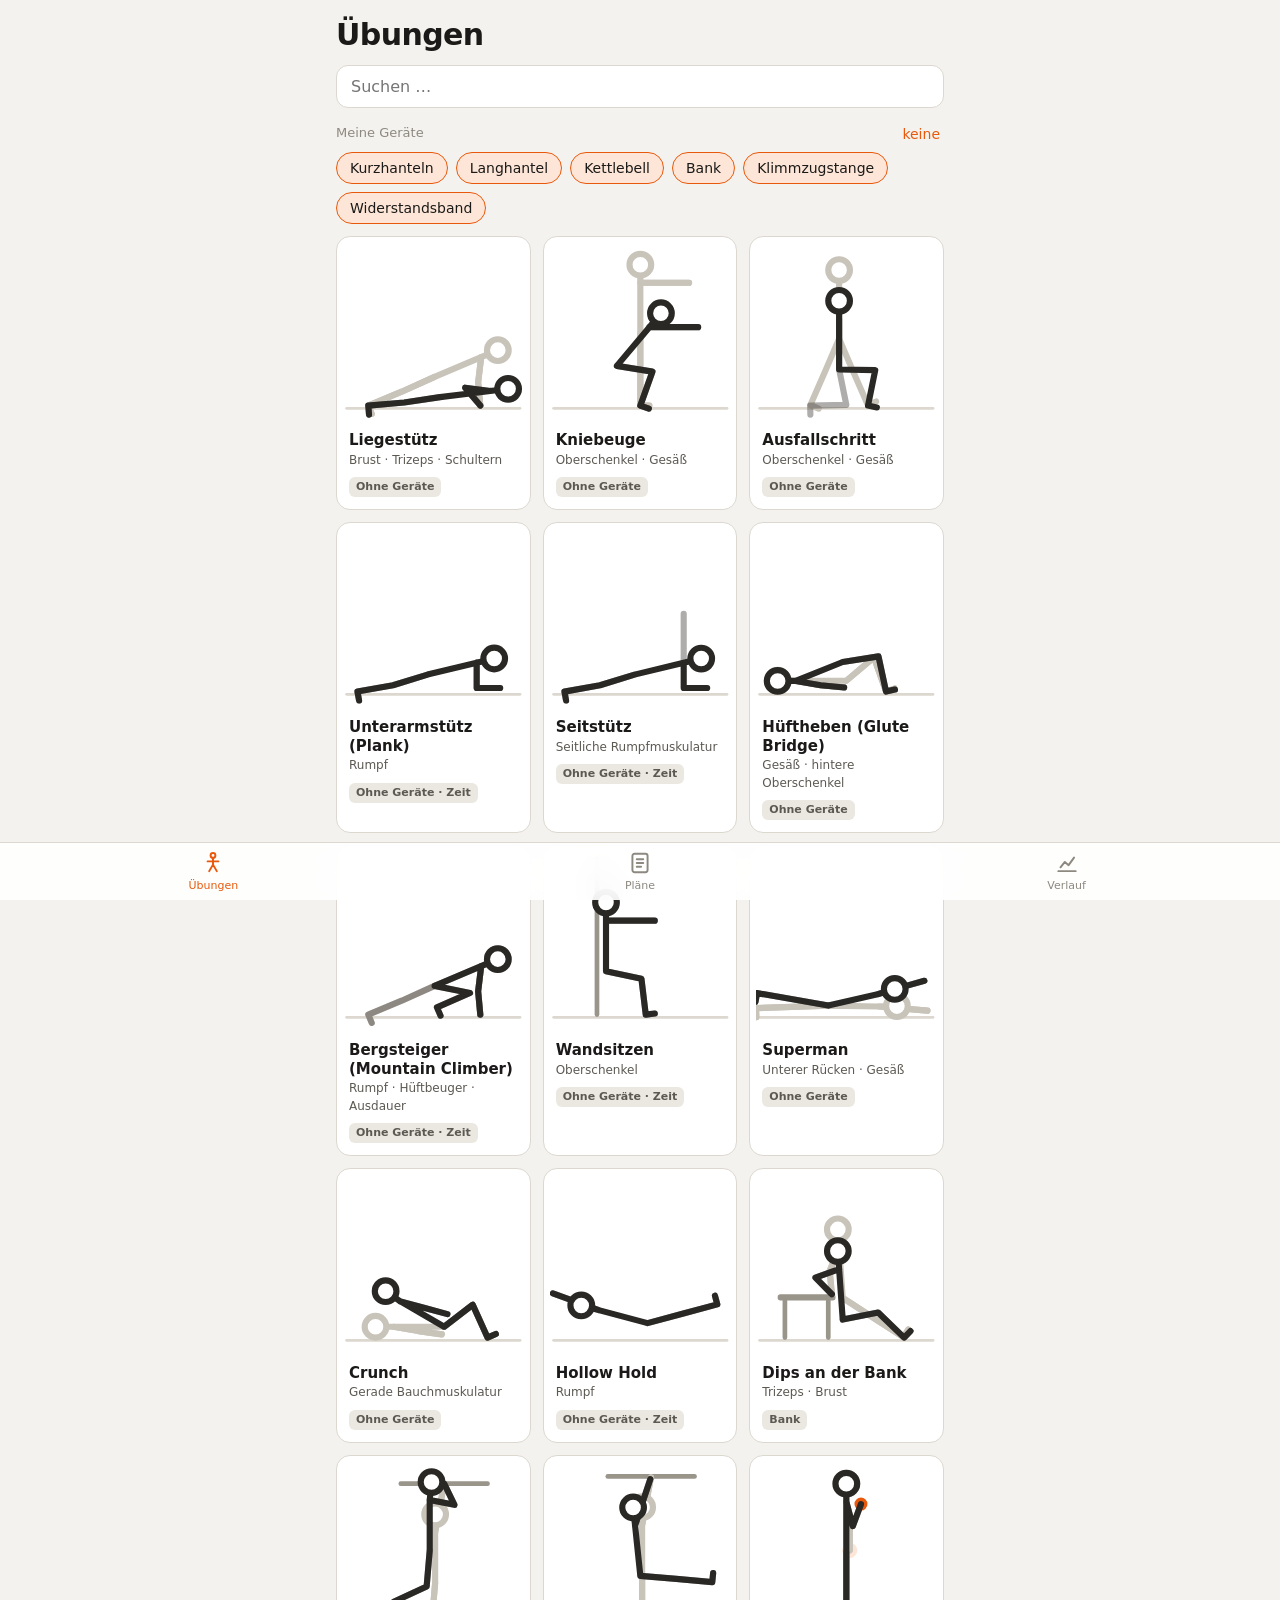
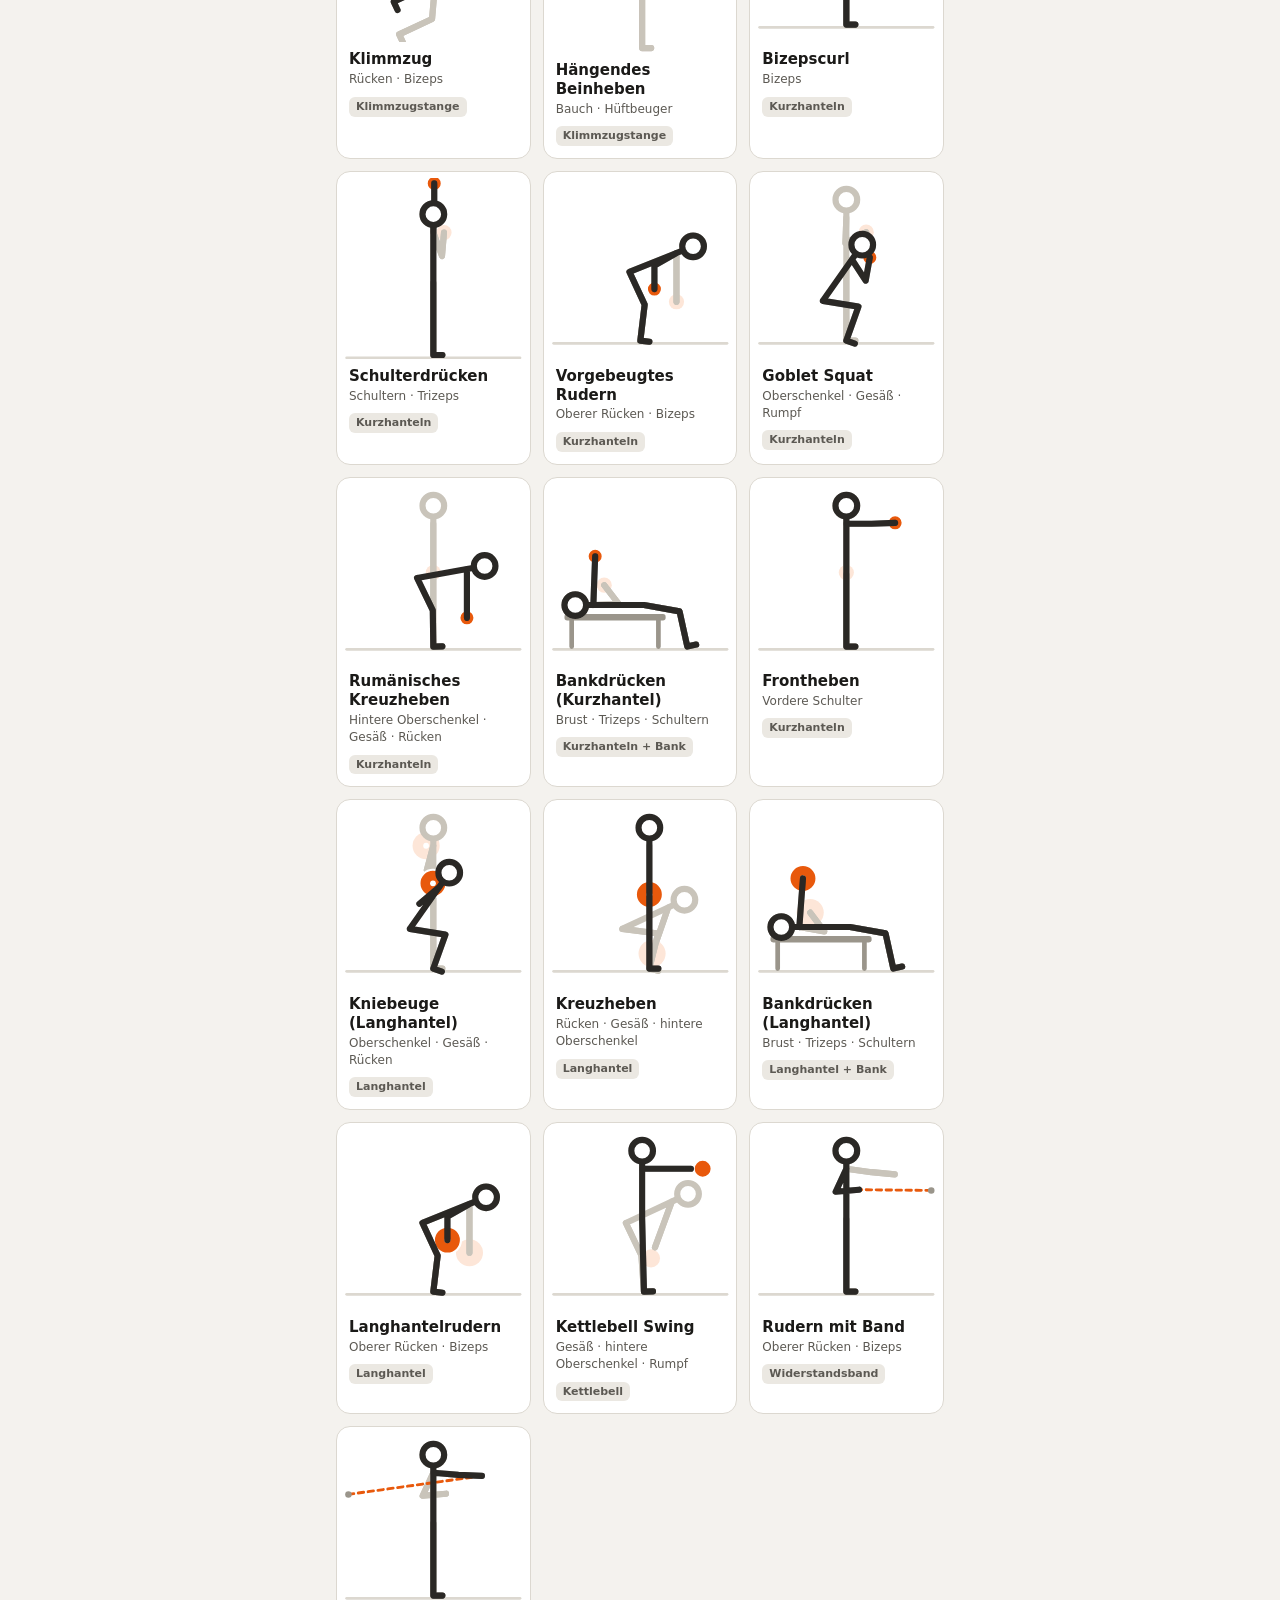
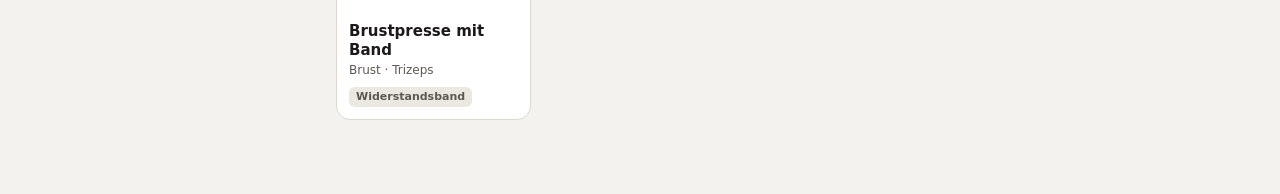
==== index.html @ 62c4b5cf "Kraftkatalog: Übungskatalog, Pläne mit Timer, Verlauf Co-Authored-By: Claude Opus 5.5 <noreply@anthr" ====
<!doctype html>
<html lang="de">
<head>
  <meta charset="utf-8">
  <meta name="viewport" content="width=device-width, initial-scale=1, viewport-fit=cover">
  <title>Kraftkatalog</title>
  <meta name="description" content="Katalog an Kraftübungen, Trainingspläne mit Timer und Fortschrittsverlauf.">
  <meta name="theme-color" content="#f4f2ee" media="(prefers-color-scheme: light)">
  <meta name="theme-color" content="#141414" media="(prefers-color-scheme: dark)">
  <meta name="apple-mobile-web-app-capable" content="yes">
  <meta name="mobile-web-app-capable" content="yes">
  <meta name="apple-mobile-web-app-status-bar-style" content="default">
  <meta name="apple-mobile-web-app-title" content="Kraft">
  <link rel="manifest" href="manifest.webmanifest">
  <link rel="icon" href="icons/icon.svg" type="image/svg+xml">
  <link rel="apple-touch-icon" href="icons/icon-180.png">
  <link rel="stylesheet" href="app.css">
</head>
<body>
  <main id="main"></main>

  <a id="resume" href="#/training" hidden>
    <span class="pulse"></span><span>Training läuft · <b id="resume-name"></b></span><span>Fortsetzen ›</span>
  </a>

  <nav class="tabbar">
    <a href="#/katalog" data-tab="katalog"><svg viewBox="0 0 24 24"><circle cx="12" cy="5" r="2.2"/><path d="M12 7.5v6M7 10.5h10M12 13.5l-3.5 6M12 13.5l3.5 6"/></svg>Übungen</a>
    <a href="#/plaene" data-tab="plaene"><svg viewBox="0 0 24 24"><rect x="5" y="3.5" width="14" height="17" rx="2"/><path d="M9 8.5h6M9 12h6M9 15.5h4"/></svg>Pläne</a>
    <a href="#/verlauf" data-tab="verlauf"><svg viewBox="0 0 24 24"><path d="M4 19.5h16M6 16l4-5 3.5 3 5-7"/></svg>Verlauf</a>
  </nav>

  <div id="toast" role="status"></div>
  <script type="module" src="js/app.js"></script>
</body>
</html>
---- app.css ----
:root {
  --bg: #f4f2ee;
  --surface: #ffffff;
  --surface-2: #ebe8e2;
  --line: #dcd8d0;
  --ink: #1b1a18;
  --ink-2: #5c5953;
  --ink-3: #8d8980;
  --accent: #e8590c;
  --accent-ink: #ffffff;
  --accent-soft: #fde6d8;
  --rest: #1c7c74;
  --danger: #c92a2a;
  --fig: #2a2825;
  --fig-ghost: #c9c4ba;
  --equip: #9a958b;
  --radius: 14px;
  --font: -apple-system, BlinkMacSystemFont, "SF Pro Text", system-ui, sans-serif;
  --tabbar-h: 58px;
  color-scheme: light;
}
@media (prefers-color-scheme: dark) {
  :root {
    --bg: #141414;
    --surface: #1f1f1e;
    --surface-2: #2a2a28;
    --line: #353532;
    --ink: #f1efea;
    --ink-2: #b4b0a8;
    --ink-3: #7f7b74;
    --accent: #ff7a2e;
    --accent-ink: #1a0e05;
    --accent-soft: #3b2415;
    --rest: #3fb8ad;
    --danger: #ff6b6b;
    --fig: #ece9e3;
    --fig-ghost: #4b4945;
    --equip: #77736c;
    color-scheme: dark;
  }
}

* { box-sizing: border-box; -webkit-tap-highlight-color: transparent; }
html { -webkit-text-size-adjust: 100%; }
body {
  margin: 0; background: var(--bg); color: var(--ink);
  font: 16px/1.45 -apple-system, BlinkMacSystemFont, "SF Pro Text", system-ui, sans-serif;
  padding: env(safe-area-inset-top) 0 calc(var(--tabbar-h) + env(safe-area-inset-bottom) + 16px);
  overscroll-behavior-y: none;
}
main { max-width: 640px; margin: 0 auto; padding: 0 16px; }
a { color: var(--accent); text-decoration: none; }
h1 { font-size: 30px; line-height: 1.15; margin: 4px 0 12px; letter-spacing: -0.02em; }
h2 { font-size: 13px; text-transform: uppercase; letter-spacing: .06em; color: var(--ink-3); margin: 28px 0 10px; font-weight: 600; }
small { color: var(--ink-2); font-size: 13px; display: block; }
.empty { color: var(--ink-3); text-align: center; padding: 28px 8px; }
.hint, .sub { color: var(--ink-3); font-size: 13px; margin: 0 0 12px; }

svg { stroke: currentColor; fill: none; stroke-width: 1.8; stroke-linecap: round; stroke-linejoin: round; }
svg .fill { fill: currentColor; stroke: none; }

/* Kopf */
.top { padding-top: 14px; }
.back { display: inline-flex; align-items: center; gap: 2px; font-size: 16px; margin-left: -6px; padding: 6px 6px 2px 0; }
.back svg { width: 22px; height: 22px; stroke-width: 2.2; }
.title-input { width: 100%; font: 700 28px/1.2 var(--font); letter-spacing: -.02em; border: 0; border-bottom: 1px dashed var(--line); background: none; color: var(--ink); padding: 4px 0; margin: 4px 0 6px; border-radius: 0; }
.title-input:focus { outline: none; border-bottom-color: var(--accent); }

/* Buttons */
.btn {
  display: inline-flex; align-items: center; justify-content: center; gap: 6px;
  min-height: 44px; padding: 0 16px; border-radius: 12px; border: 1px solid var(--line);
  background: var(--surface); color: var(--ink); font: 600 15px/1 var(--font); cursor: pointer;
}
.btn svg { width: 18px; height: 18px; }
.btn.primary { background: var(--accent); color: var(--accent-ink); border-color: transparent; }
.btn.ghost { background: transparent; border-style: dashed; color: var(--ink-2); }
.btn.danger { background: var(--danger); color: #fff; border-color: transparent; }
.btn.danger-text { color: var(--danger); background: transparent; border-color: transparent; }
.btn.big { width: 100%; min-height: 54px; font-size: 17px; margin-top: 14px; }
.btn:disabled { opacity: .4; }
.btn:active:not(:disabled) { transform: scale(.98); }
.link { background: none; border: 0; color: var(--accent); font: 500 14px var(--font); padding: 4px; cursor: pointer; }
.icon-btn { width: 36px; height: 36px; display: grid; place-items: center; border: 0; background: var(--surface-2); color: var(--ink-2); border-radius: 10px; padding: 0; }
.icon-btn svg { width: 18px; height: 18px; stroke-width: 2.2; }
.icon-btn:disabled { opacity: .3; }
.stack { display: grid; gap: 10px; }
.row { display: grid; grid-template-columns: 1fr 1fr; gap: 10px; margin-top: 12px; }

/* Suche & Filter */
.search { width: 100%; font: 16px var(--font); padding: 11px 14px; border-radius: 12px; border: 1px solid var(--line); background: var(--surface); color: var(--ink); }
.filter { margin: 14px 0 6px; }
.filter-label { display: flex; justify-content: space-between; align-items: center; font-size: 13px; color: var(--ink-3); margin-bottom: 6px; }
.chips { display: flex; flex-wrap: wrap; gap: 8px; margin-bottom: 12px; }
.chip { border: 1px solid var(--line); background: var(--surface); color: var(--ink-2); border-radius: 999px; padding: 7px 13px; font: 500 14px var(--font); cursor: pointer; }
.chip.on { background: var(--accent-soft); border-color: var(--accent); color: var(--ink); }

/* Figuren */
.fig { width: 100%; height: 100%; display: block; }
.fig path, .fig circle { stroke-linecap: round; stroke-linejoin: round; }
.fig-body { stroke: var(--fig); stroke-width: 3.4; }
.fig-body .fig-far { opacity: .38; }
.fig-head { fill: var(--surface); }
.fig-ghost { stroke: var(--fig-ghost); stroke-width: 3.4; }
.fig-ghost .fig-head { fill: var(--surface); }
.fig-ground { stroke: var(--line); stroke-width: 1.5; }
.equip { stroke: var(--equip); stroke-width: 2.6; fill: none; }
.equip rect { fill: var(--equip); stroke: none; }
.prop circle { fill: var(--accent); stroke: var(--surface); stroke-width: 1.2; }
.prop .prop-hub { fill: var(--surface); stroke: none; }
.prop .prop-line { stroke: var(--accent); stroke-width: 1.6; }
.prop-ghost circle { fill: var(--accent-soft); stroke: none; }
.prop-ghost .prop-line { stroke: var(--accent-soft); }
.prop-band { stroke: var(--accent); stroke-width: 1.6; stroke-dasharray: 3 2.5; }
.prop-anchor { fill: var(--equip); stroke: none; }

/* Katalog-Karten */
.grid { display: grid; grid-template-columns: repeat(auto-fill, minmax(150px, 1fr)); gap: 12px; }
.card { background: var(--surface); border-radius: var(--radius); color: var(--ink); display: flex; flex-direction: column; overflow: hidden; border: 1px solid var(--line); }
.card:active { transform: scale(.985); }
.thumb { aspect-ratio: 1; padding: 6px; }
.card-text { padding: 2px 12px 12px; }
.card-text b { font-size: 15px; line-height: 1.25; display: block; }
.card-text small { font-size: 12px; margin-top: 2px; }
.tag { display: inline-block; font-size: 11px; font-weight: 600; color: var(--ink-2); background: var(--surface-2); border-radius: 6px; padding: 2px 7px; margin-top: 8px; }
.tags { display: flex; gap: 6px; flex-wrap: wrap; }
.tags .tag { margin-top: 0; }

/* Übungsdetail */
.fig-lg { background: var(--surface); border-radius: var(--radius); aspect-ratio: 1; max-height: 46vh; margin: 0 auto 14px; border: 1px solid var(--line); }
.fig-lg .fig, .fig-tr .fig { padding: 4%; }
.muscles { font-weight: 600; margin: 12px 0 4px; }
.desc { color: var(--ink-2); margin: 0 0 16px; }
.row-link { display: flex; justify-content: space-between; gap: 10px; background: var(--surface); border: 1px solid var(--line); border-radius: 12px; padding: 12px 14px; color: var(--ink); font-size: 14px; margin-top: 12px; }
.row-link span:last-child { color: var(--accent); white-space: nowrap; }

/* Pläne */
.plan { background: var(--surface); border: 1px solid var(--line); border-radius: var(--radius); padding: 14px; }
.plan-main { display: block; color: var(--ink); margin-bottom: 12px; }
.plan-main b { font-size: 18px; }
.plan-actions { display: flex; gap: 8px; }
.plan-actions .btn.primary { flex: 1; }

/* Plan-Editor */
.items { list-style: none; padding: 0; margin: 0; display: grid; gap: 10px; }
.item { background: var(--surface); border: 1px solid var(--line); border-radius: var(--radius); padding: 10px 12px 12px; }
.item.rest { background: transparent; border-style: dashed; }
.item-head { display: flex; align-items: center; gap: 10px; }
.thumb-s { width: 48px; height: 48px; flex: none; }
.rest-ic { display: grid; place-items: center; color: var(--rest); }
.rest-ic svg { width: 30px; height: 30px; }
.item-name { flex: 1; min-width: 0; }
.item-name b { display: block; font-size: 15px; line-height: 1.25; }
.tools { display: flex; gap: 4px; }
.seg { display: grid; grid-template-columns: 1fr 1fr; background: var(--surface-2); border-radius: 10px; padding: 3px; margin: 10px 0 8px; }
.seg button { border: 0; background: none; color: var(--ink-2); font: 500 14px var(--font); padding: 7px; border-radius: 8px; }
.seg button.on { background: var(--surface); color: var(--ink); font-weight: 600; box-shadow: 0 1px 3px rgba(0,0,0,.12); }
.fields { display: grid; grid-template-columns: repeat(4, 1fr); gap: 8px; }
.item.rest .fields { grid-template-columns: 1fr 3fr; margin-top: 8px; }
.fields label { font-size: 11px; color: var(--ink-3); display: grid; gap: 3px; }
.fields input { width: 100%; font: 600 16px var(--font); padding: 8px 6px; border-radius: 9px; border: 1px solid var(--line); background: var(--bg); color: var(--ink); text-align: center; }
.fields input::placeholder { font-weight: 400; font-size: 13px; }
input:focus { outline: 2px solid var(--accent); outline-offset: -1px; }

/* Training */
body[data-view="training"] .tabbar { display: none; }
body[data-view="training"] { padding-bottom: calc(env(safe-area-inset-bottom) + 16px); }
.tr-top { display: flex; align-items: center; gap: 10px; padding-top: 10px; }
.tr-title { flex: 1; text-align: center; }
.tr-title b { font-size: 16px; }
.sound { font-size: 16px; }
.progress { height: 4px; background: var(--surface-2); border-radius: 2px; margin: 10px 0 14px; overflow: hidden; }
.progress div { height: 100%; background: var(--accent); transition: width .3s; }
.tr-step { text-align: center; }
.fig-tr { width: min(62vw, 260px); aspect-ratio: 1; margin: 0 auto; background: var(--surface); border-radius: var(--radius); border: 1px solid var(--line); }
.tr-name { font-size: 24px; text-transform: none; letter-spacing: -.01em; color: var(--ink); margin: 14px 0 2px; }
.tr-set { color: var(--ink-2); margin: 0 0 14px; }
.stepper-wrap { display: flex; align-items: center; justify-content: space-between; background: var(--surface); border: 1px solid var(--line); border-radius: 12px; padding: 6px 6px 6px 14px; margin-top: 10px; text-align: left; }
.stepper-wrap > span { color: var(--ink-2); font-size: 14px; }
.stepper { display: flex; align-items: center; gap: 4px; }
.stepper button { width: 44px; height: 44px; border-radius: 10px; border: 0; background: var(--surface-2); color: var(--ink); font-size: 22px; }
.stepper input { width: 70px; text-align: center; font: 700 22px var(--font); border: 0; background: none; color: var(--ink); padding: 4px; }
.stepper input::placeholder { font-size: 14px; font-weight: 500; }

.timer { position: relative; width: min(64vw, 240px); aspect-ratio: 1; margin: 6px auto 12px; }
.timer svg { width: 100%; height: 100%; transform: rotate(-90deg); }
.ring-bg { stroke: var(--surface-2); stroke-width: 8; }
.ring { stroke: var(--accent); stroke-width: 8; transition: stroke-dashoffset .2s linear; }
.timer.is-rest .ring { stroke: var(--rest); }
.time { position: absolute; inset: 0; display: grid; place-items: center; font: 700 56px/1 ui-rounded, -apple-system, system-ui, sans-serif; font-variant-numeric: tabular-nums; letter-spacing: -.02em; }
.tbtns { display: grid; grid-template-columns: 1.3fr 1fr 1fr; gap: 8px; }
.tadj { display: flex; justify-content: center; gap: 24px; margin-top: 6px; }
.rest-big { color: var(--rest); margin-top: 8px; }
.rest-big svg { width: 40px; height: 40px; }
.next { color: var(--ink-2); margin-top: 18px; }
.tr-nav { display: flex; justify-content: space-between; gap: 10px; margin-top: 18px; }
.tr-nav .btn { flex: 1; }

.summary { text-align: center; }
.big-emoji { font-size: 54px; margin-top: 12px; }
.summary h2 { font-size: 28px; text-transform: none; color: var(--ink); letter-spacing: -.01em; margin: 6px 0 2px; }
.summary .btn { width: 100%; margin-top: 10px; }
.list { list-style: none; padding: 0; margin: 12px 0; text-align: left; background: var(--surface); border: 1px solid var(--line); border-radius: var(--radius); }
.list li { padding: 11px 14px; border-top: 1px solid var(--line); }
.list li:first-child { border-top: 0; }
.list li a { display: flex; gap: 12px; align-items: center; color: var(--ink); }

.sheet-bg { position: fixed; inset: 0; background: rgba(0,0,0,.45); z-index: 30; }
.sheet { position: fixed; left: 0; right: 0; bottom: 0; z-index: 31; background: var(--surface); border-radius: 18px 18px 0 0; padding: 18px 16px calc(18px + env(safe-area-inset-bottom)); display: grid; gap: 10px; max-width: 640px; margin: 0 auto; text-align: center; }
.sheet b { font-size: 17px; margin-bottom: 4px; }

/* Verlauf */
.list-links { background: var(--surface); border: 1px solid var(--line); border-radius: var(--radius); overflow: hidden; }
.list-links a { display: flex; justify-content: space-between; align-items: center; gap: 10px; padding: 12px 14px; color: var(--ink); border-top: 1px solid var(--line); }
.list-links a:first-child { border-top: 0; }
.list-links small { text-align: right; flex: none; }
.toggle { display: flex; justify-content: space-between; align-items: center; background: var(--surface); border: 1px solid var(--line); border-radius: 12px; padding: 10px 14px; }
.toggle input { width: 22px; height: 22px; accent-color: var(--accent); }
label.btn { cursor: pointer; }

.chart { position: relative; background: var(--surface); border: 1px solid var(--line); border-radius: var(--radius); margin-bottom: 14px; touch-action: pan-y; }
.chart svg { display: block; }
.chart .grid { stroke: var(--line); stroke-width: 1; }
.chart .ax { fill: var(--ink-3); stroke: none; font-size: 11px; font-variant-numeric: tabular-nums; }
.chart .series { stroke: var(--accent); stroke-width: 2; }
.chart .dot { fill: var(--accent); stroke: var(--surface); stroke-width: 2; }
.chart .dot.on { r: 6; }
.chart .cross { stroke: var(--ink-3); stroke-width: 1; stroke-dasharray: 3 3; }
.chart .hit { fill: transparent; stroke: none; }
.tip { position: absolute; pointer-events: none; background: var(--ink); color: var(--bg); border-radius: 8px; padding: 6px 9px; font-size: 13px; max-width: 220px; box-shadow: 0 4px 14px rgba(0,0,0,.2); }
.tip small { color: inherit; opacity: .75; font-size: 11px; }
.tbl { width: 100%; border-collapse: collapse; font-size: 13px; background: var(--surface); border-radius: var(--radius); overflow: hidden; border: 1px solid var(--line); }
.tbl th, .tbl td { text-align: left; padding: 8px 10px; border-top: 1px solid var(--line); vertical-align: top; }
.tbl th { color: var(--ink-3); font-weight: 600; border-top: 0; }
.tbl td:nth-child(2) { font-weight: 600; font-variant-numeric: tabular-nums; white-space: nowrap; }

/* Tabbar & Banner */
.tabbar {
  position: fixed; left: 0; right: 0; bottom: 0; z-index: 20;
  display: grid; grid-template-columns: repeat(3, 1fr);
  height: calc(var(--tabbar-h) + env(safe-area-inset-bottom)); padding-bottom: env(safe-area-inset-bottom);
  background: color-mix(in srgb, var(--surface) 88%, transparent); backdrop-filter: blur(16px); -webkit-backdrop-filter: blur(16px);
  border-top: 1px solid var(--line);
}
.tabbar a { display: grid; place-items: center; align-content: center; gap: 2px; font-size: 11px; font-weight: 500; color: var(--ink-3); }
.tabbar a svg { width: 26px; height: 26px; }
.tabbar a.on { color: var(--accent); }
#resume {
  position: fixed; z-index: 19; left: 12px; right: 12px; max-width: 616px; margin: 0 auto;
  bottom: calc(var(--tabbar-h) + env(safe-area-inset-bottom) + 10px);
  display: flex; align-items: center; gap: 10px; padding: 12px 14px; border-radius: 14px;
  background: var(--accent); color: var(--accent-ink); font-size: 14px; box-shadow: 0 6px 20px rgba(0,0,0,.18);
}
#resume[hidden] { display: none; }
#resume span:nth-child(2) { flex: 1; min-width: 0; overflow: hidden; text-overflow: ellipsis; white-space: nowrap; }
#resume span:last-child { font-weight: 700; }
.pulse { width: 9px; height: 9px; border-radius: 50%; background: currentColor; animation: pulse 1.4s infinite; }
@keyframes pulse { 50% { opacity: .3; } }
body:has(#resume:not([hidden])) main { padding-bottom: 64px; }

#toast {
  position: fixed; left: 50%; bottom: calc(var(--tabbar-h) + env(safe-area-inset-bottom) + 20px); z-index: 40;
  transform: translate(-50%, 20px); opacity: 0; pointer-events: none; transition: .25s;
  background: var(--ink); color: var(--bg); padding: 10px 16px; border-radius: 12px; font-size: 14px; font-weight: 500; white-space: nowrap;
}
#toast.show { opacity: 1; transform: translate(-50%, 0); }

@media (max-width: 360px) { .fields { grid-template-columns: 1fr 1fr; } }
@media (prefers-reduced-motion: reduce) { * { transition: none !important; animation: none !important; } }
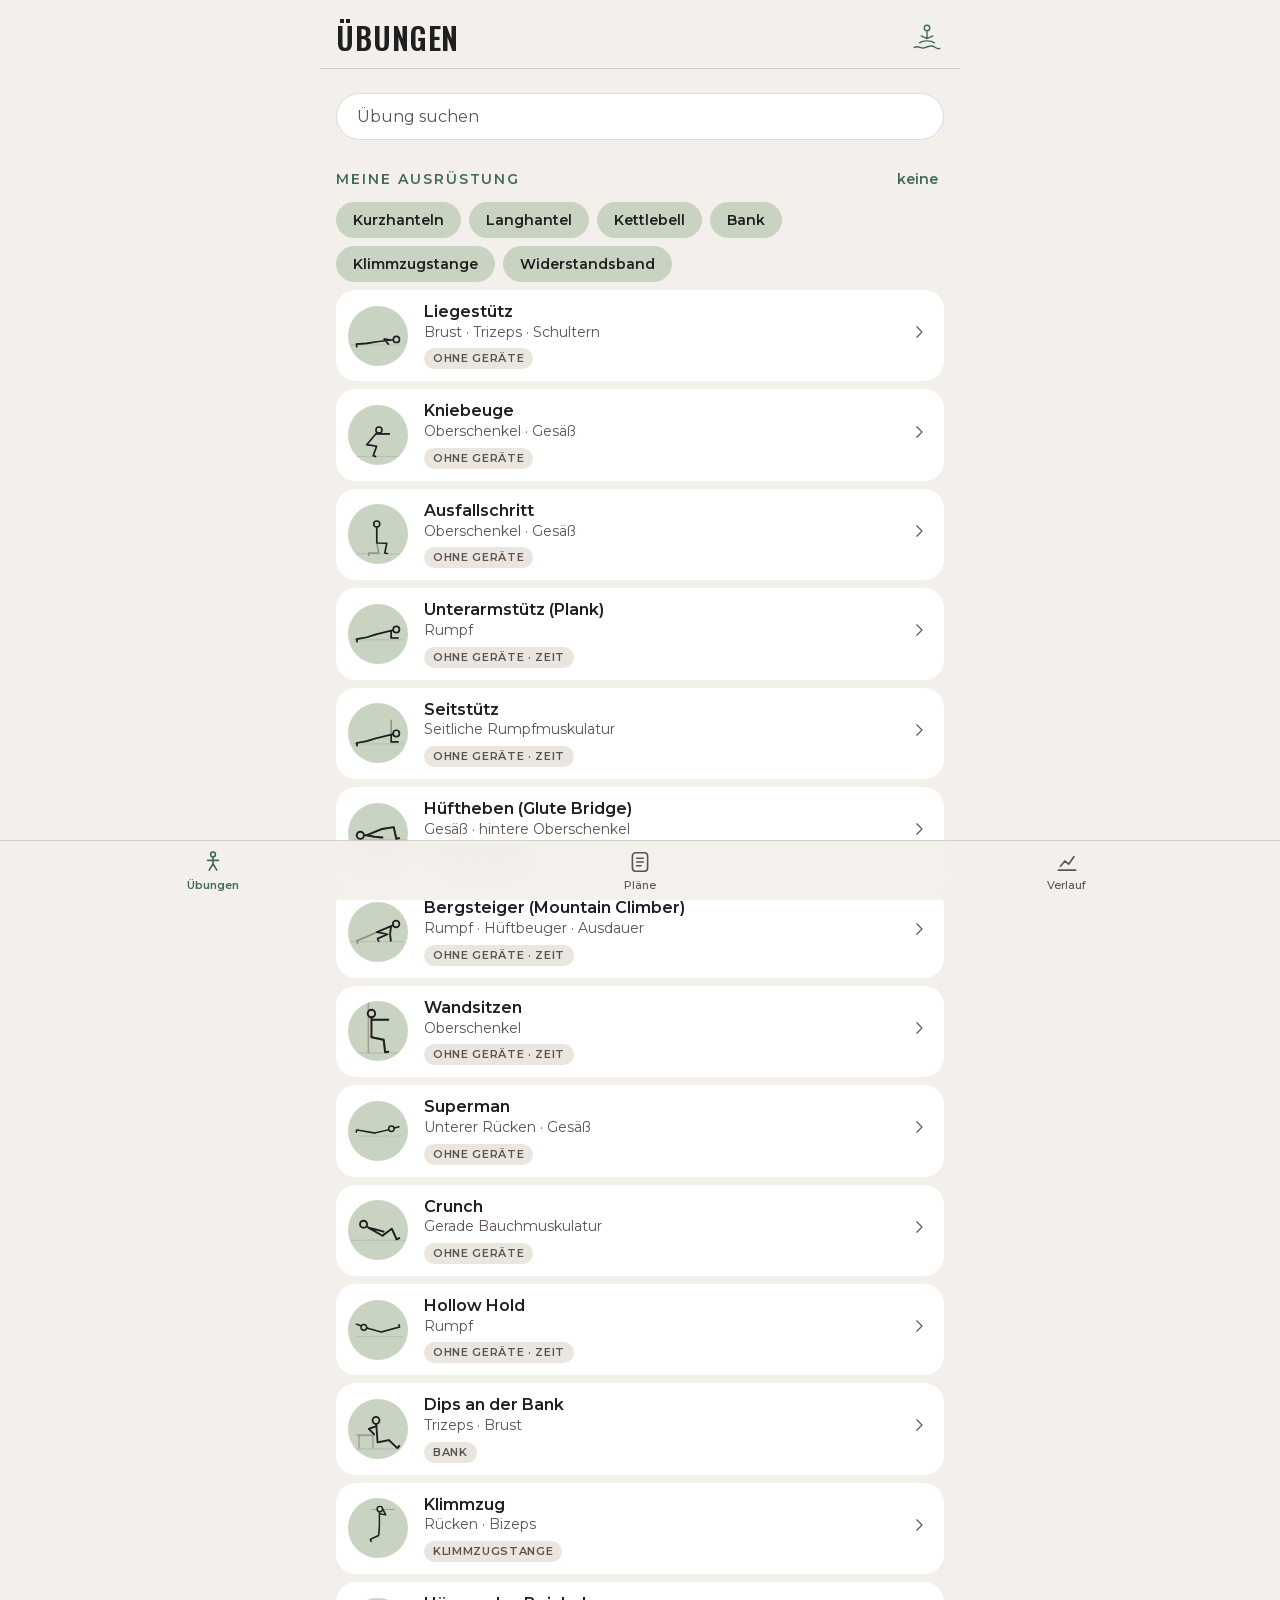
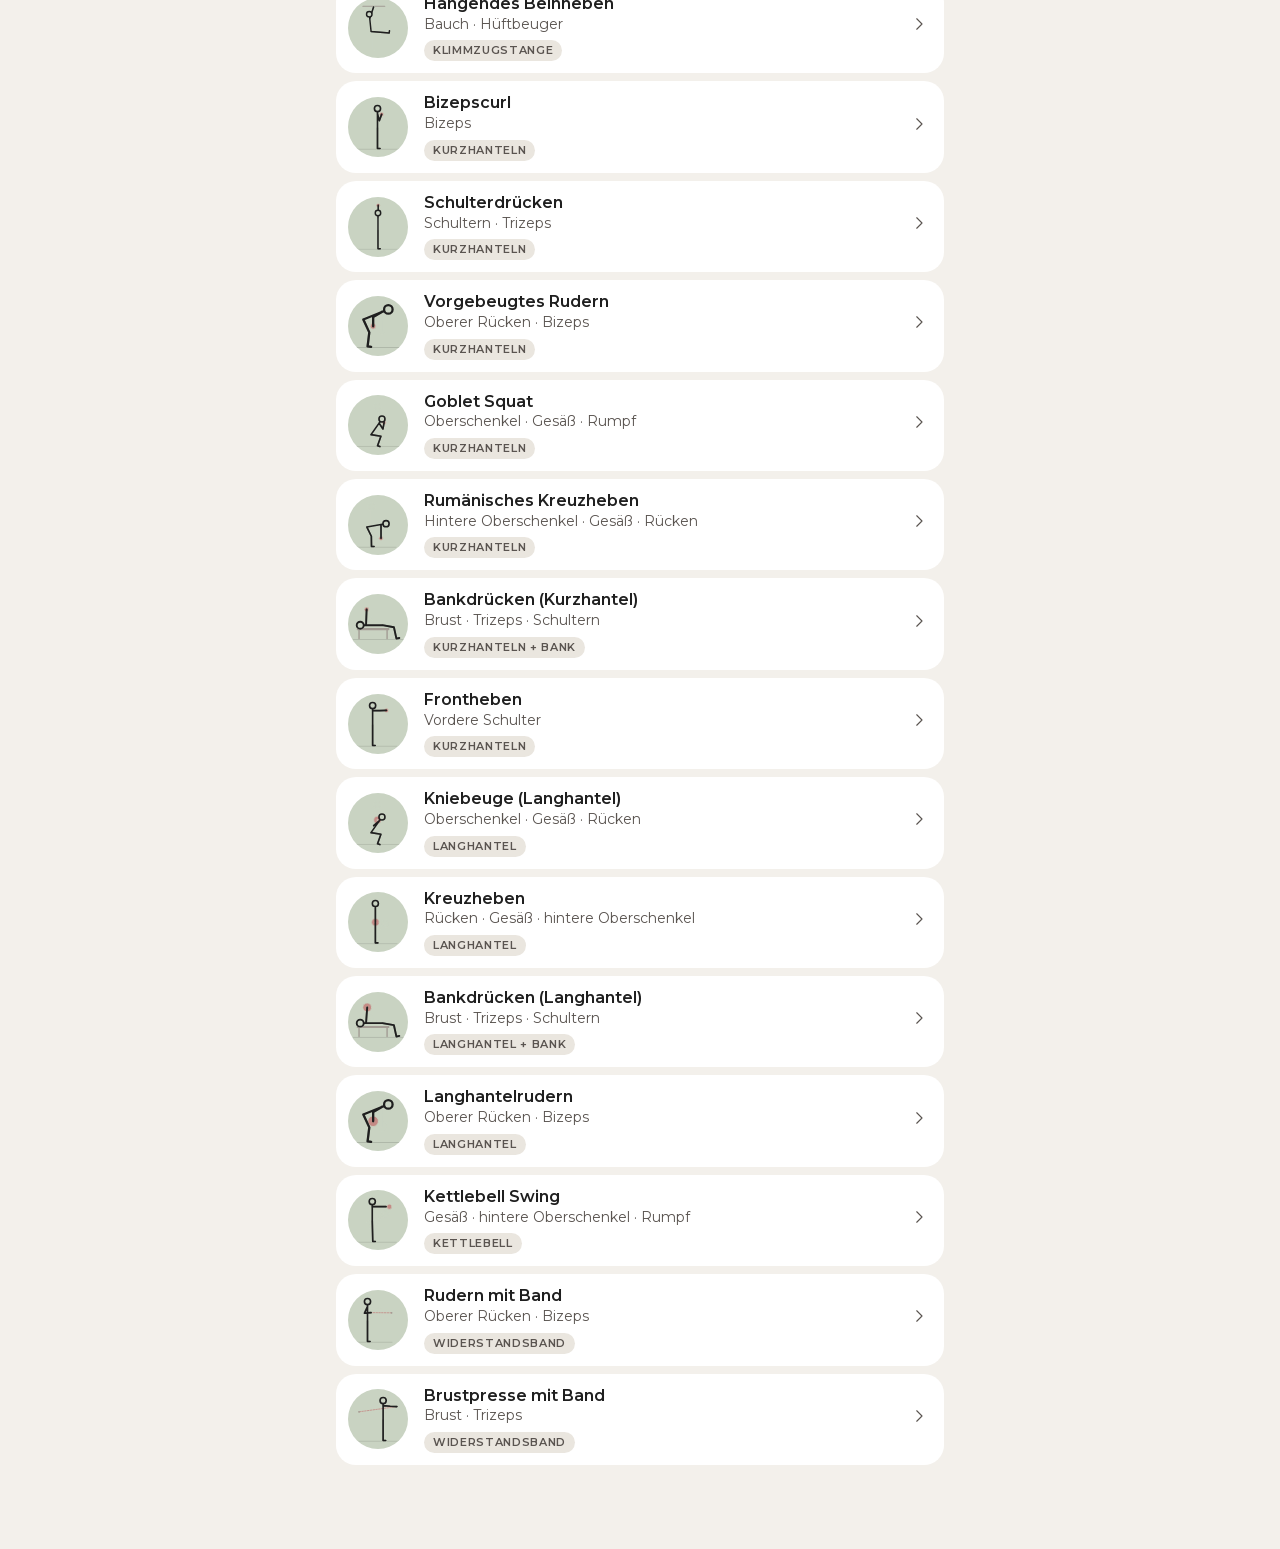
==== commit 29103a64: "Design flow.training: Tokens, Schriften, Komponenten, Hell/Dunkel/System Umsetzung von docs/DESIGN.m" ====
--- a/index.html
+++ b/index.html
@@ -3,29 +3,33 @@
 <head>
   <meta charset="utf-8">
   <meta name="viewport" content="width=device-width, initial-scale=1, viewport-fit=cover">
-  <title>Kraftkatalog</title>
-  <meta name="description" content="Katalog an Kraftübungen, Trainingspläne mit Timer und Fortschrittsverlauf.">
-  <meta name="theme-color" content="#f4f2ee" media="(prefers-color-scheme: light)">
-  <meta name="theme-color" content="#141414" media="(prefers-color-scheme: dark)">
+  <title>flow.training</title>
+  <meta name="description" content="Übungen, Trainingspläne mit Timer und dein Fortschritt – flow.training">
+  <meta name="theme-color" content="#F3F0EB">
   <meta name="apple-mobile-web-app-capable" content="yes">
   <meta name="mobile-web-app-capable" content="yes">
   <meta name="apple-mobile-web-app-status-bar-style" content="default">
-  <meta name="apple-mobile-web-app-title" content="Kraft">
+  <meta name="apple-mobile-web-app-title" content="flow.training">
+  <script>
+    try { var t = localStorage.getItem('flow.theme'); if (t === 'light' || t === 'dark') document.documentElement.dataset.theme = t; } catch (e) {}
+  </script>
   <link rel="manifest" href="manifest.webmanifest">
   <link rel="icon" href="icons/icon.svg" type="image/svg+xml">
   <link rel="apple-touch-icon" href="icons/icon-180.png">
+  <link rel="preload" href="fonts/montserrat-var.woff2" as="font" type="font/woff2" crossorigin>
+  <link rel="preload" href="fonts/oswald-var.woff2" as="font" type="font/woff2" crossorigin>
   <link rel="stylesheet" href="app.css">
 </head>
 <body>
   <main id="main"></main>
 
   <a id="resume" href="#/training" hidden>
-    <span class="pulse"></span><span>Training läuft · <b id="resume-name"></b></span><span>Fortsetzen ›</span>
+    <span class="pulse"></span><span>Training läuft · <b id="resume-name"></b></span><span class="more">Weiter</span>
   </a>
 
   <nav class="tabbar">
     <a href="#/katalog" data-tab="katalog"><svg viewBox="0 0 24 24"><circle cx="12" cy="5" r="2.2"/><path d="M12 7.5v6M7 10.5h10M12 13.5l-3.5 6M12 13.5l3.5 6"/></svg>Übungen</a>
-    <a href="#/plaene" data-tab="plaene"><svg viewBox="0 0 24 24"><rect x="5" y="3.5" width="14" height="17" rx="2"/><path d="M9 8.5h6M9 12h6M9 15.5h4"/></svg>Pläne</a>
+    <a href="#/plaene" data-tab="plaene"><svg viewBox="0 0 24 24"><rect x="5" y="3.5" width="14" height="17" rx="3"/><path d="M9 8.5h6M9 12h6M9 15.5h4"/></svg>Pläne</a>
     <a href="#/verlauf" data-tab="verlauf"><svg viewBox="0 0 24 24"><path d="M4 19.5h16M6 16l4-5 3.5 3 5-7"/></svg>Verlauf</a>
   </nav>
 
--- a/app.css
+++ b/app.css
@@ -1,41 +1,60 @@
+/* flow.training – Design-Tokens nach docs/DESIGN.md
+   TODO(Design): Brand-Kit-Farben sind Schätzungen aus Canva-Vorschauen (DESIGN.md §11). */
+
+@font-face { font-family: 'Oswald'; font-weight: 500 700; font-display: swap; src: url(fonts/oswald-var.woff2) format('woff2'); }
+@font-face { font-family: 'Montserrat'; font-weight: 400 600; font-display: swap; src: url(fonts/montserrat-var.woff2) format('woff2'); }
+@font-face { font-family: 'Gilda Display'; font-weight: 400; font-display: swap; src: url(fonts/gilda-display-400.woff2) format('woff2'); }
+
 :root {
-  --bg: #f4f2ee;
-  --surface: #ffffff;
-  --surface-2: #ebe8e2;
-  --line: #dcd8d0;
-  --ink: #1b1a18;
-  --ink-2: #5c5953;
-  --ink-3: #8d8980;
-  --accent: #e8590c;
-  --accent-ink: #ffffff;
-  --accent-soft: #fde6d8;
-  --rest: #1c7c74;
-  --danger: #c92a2a;
-  --fig: #2a2825;
-  --fig-ghost: #c9c4ba;
-  --equip: #9a958b;
-  --radius: 14px;
-  --font: -apple-system, BlinkMacSystemFont, "SF Pro Text", system-ui, sans-serif;
-  --tabbar-h: 58px;
+  /* Marke (DESIGN.md §2) */
+  --color-bg: #F3F0EB;
+  --color-surface: #FFFFFF;
+  --color-sage: #9DAA96;
+  --color-sage-light: #C9D3C2;
+  --color-rose: #D4A19C;
+  --color-rose-dark: #C48A85;
+  --color-peach: #F1DCD4;
+  --color-forest: #3F6B5C;
+  --color-text: #1F1F1F;
+  --color-text-muted: #5A5450;
+  --color-overlay: rgba(90, 84, 80, 0.5);
+  /* abgeleitet (gleiche Farbfamilien) */
+  --color-on-forest: #FFFFFF;
+  --color-on-sage: #1F1F1F;
+  --color-rose-ink: #8E4F49;      /* Fehler-/Löschtext, 5,5:1 auf bg */
+  --color-fill: #EAE6DF;          /* Stepper, Segmente */
+  --color-line: rgba(31, 31, 31, 0.15);
+  --fig-ghost: #C9D3C2;
+  --fig-prop: #C48A85;
+  --fig-equip: #A39C94;
+
+  --font-display: 'Oswald', 'Bebas Neue', 'Arial Narrow', sans-serif;
+  --font-serif: 'Gilda Display', 'Playfair Display', Georgia, serif;
+  --font-body: 'Montserrat', -apple-system, system-ui, sans-serif;
+
+  --r-card: 20px;
+  --r-box: 24px;
+  --shadow-soft: 0 2px 12px rgba(31, 31, 31, 0.06);
+  --tabbar-h: 60px;
   color-scheme: light;
 }
+
+/* Dunkel – abgeleitet, nicht Teil der Übergabe */
+:root[data-theme="dark"] {
+  --color-bg: #1C1B19; --color-surface: #262522; --color-sage: #7F8C79; --color-sage-light: #3A4637;
+  --color-rose: #D4A19C; --color-rose-dark: #D9A5A0; --color-peach: #4A3632; --color-forest: #A8C4B5;
+  --color-text: #EEEAE3; --color-text-muted: #B3ABA2; --color-on-forest: #1C1B19; --color-on-sage: #1C1B19;
+  --color-rose-ink: #E3B2AC; --color-fill: #302E2A; --color-line: rgba(238, 234, 227, 0.14);
+  --fig-ghost: #46503F; --fig-prop: #D4A19C; --fig-equip: #77716A;
+  color-scheme: dark;
+}
 @media (prefers-color-scheme: dark) {
-  :root {
-    --bg: #141414;
-    --surface: #1f1f1e;
-    --surface-2: #2a2a28;
-    --line: #353532;
-    --ink: #f1efea;
-    --ink-2: #b4b0a8;
-    --ink-3: #7f7b74;
-    --accent: #ff7a2e;
-    --accent-ink: #1a0e05;
-    --accent-soft: #3b2415;
-    --rest: #3fb8ad;
-    --danger: #ff6b6b;
-    --fig: #ece9e3;
-    --fig-ghost: #4b4945;
-    --equip: #77736c;
+  :root:not([data-theme="light"]) {
+    --color-bg: #1C1B19; --color-surface: #262522; --color-sage: #7F8C79; --color-sage-light: #3A4637;
+    --color-rose: #D4A19C; --color-rose-dark: #D9A5A0; --color-peach: #4A3632; --color-forest: #A8C4B5;
+    --color-text: #EEEAE3; --color-text-muted: #B3ABA2; --color-on-forest: #1C1B19; --color-on-sage: #1C1B19;
+    --color-rose-ink: #E3B2AC; --color-fill: #302E2A; --color-line: rgba(238, 234, 227, 0.14);
+    --fig-ghost: #46503F; --fig-prop: #D4A19C; --fig-equip: #77716A;
     color-scheme: dark;
   }
 }
@@ -43,225 +62,270 @@
 * { box-sizing: border-box; -webkit-tap-highlight-color: transparent; }
 html { -webkit-text-size-adjust: 100%; }
 body {
-  margin: 0; background: var(--bg); color: var(--ink);
-  font: 16px/1.45 -apple-system, BlinkMacSystemFont, "SF Pro Text", system-ui, sans-serif;
-  padding: env(safe-area-inset-top) 0 calc(var(--tabbar-h) + env(safe-area-inset-bottom) + 16px);
+  margin: 0; background: var(--color-bg); color: var(--color-text);
+  font: 400 16px/1.5 var(--font-body);
+  padding: env(safe-area-inset-top) 0 calc(var(--tabbar-h) + env(safe-area-inset-bottom) + 24px);
   overscroll-behavior-y: none;
 }
 main { max-width: 640px; margin: 0 auto; padding: 0 16px; }
-a { color: var(--accent); text-decoration: none; }
-h1 { font-size: 30px; line-height: 1.15; margin: 4px 0 12px; letter-spacing: -0.02em; }
-h2 { font-size: 13px; text-transform: uppercase; letter-spacing: .06em; color: var(--ink-3); margin: 28px 0 10px; font-weight: 600; }
-small { color: var(--ink-2); font-size: 13px; display: block; }
-.empty { color: var(--ink-3); text-align: center; padding: 28px 8px; }
-.hint, .sub { color: var(--ink-3); font-size: 13px; margin: 0 0 12px; }
-
-svg { stroke: currentColor; fill: none; stroke-width: 1.8; stroke-linecap: round; stroke-linejoin: round; }
+a { color: var(--color-forest); text-decoration: none; font-weight: 500; }
+small { color: var(--color-text-muted); font-size: 14px; display: block; line-height: 1.4; }
+:focus-visible { outline: 2px solid var(--color-forest); outline-offset: 2px; }
+
+svg { stroke: currentColor; fill: none; stroke-width: 1.5; stroke-linecap: round; stroke-linejoin: round; }
 svg .fill { fill: currentColor; stroke: none; }
 
-/* Kopf */
-.top { padding-top: 14px; }
-.back { display: inline-flex; align-items: center; gap: 2px; font-size: 16px; margin-left: -6px; padding: 6px 6px 2px 0; }
-.back svg { width: 22px; height: 22px; stroke-width: 2.2; }
-.title-input { width: 100%; font: 700 28px/1.2 var(--font); letter-spacing: -.02em; border: 0; border-bottom: 1px dashed var(--line); background: none; color: var(--ink); padding: 4px 0; margin: 4px 0 6px; border-radius: 0; }
-.title-input:focus { outline: none; border-bottom-color: var(--accent); }
-
-/* Buttons */
+/* ── AppHeader ───────────────────────────────── */
+.app-head { padding-top: 16px; margin: 0 -16px 24px; padding-left: 16px; padding-right: 16px; border-bottom: 1px solid var(--color-line); }
+.head-row { display: flex; align-items: center; gap: 12px; padding: 4px 0 14px; }
+.head-row h1, .title-input {
+  flex: 1; min-width: 0; margin: 0; font: 600 30px/1.1 var(--font-display); text-transform: uppercase; letter-spacing: .03em;
+}
+.title-input { border: 0; background: none; color: var(--color-text); padding: 0; border-bottom: 1px dashed var(--color-line); border-radius: 0; }
+.title-input:focus { outline: none; border-bottom-color: var(--color-forest); }
+.logo { width: 34px; height: 34px; flex: none; color: var(--color-forest); }
+.logo svg { width: 100%; height: 100%; stroke-width: 1.3; }
+.back { display: inline-flex; align-items: center; gap: 2px; margin-left: -6px; padding: 4px 6px 0 0; font-size: 15px; }
+.back svg { width: 20px; height: 20px; stroke-width: 1.8; }
+
+/* ── Typo-Bausteine ──────────────────────────── */
+.pill-label {
+  display: inline-block; margin: 32px 0 12px; padding: 5px 14px; border-radius: 999px;
+  background: var(--color-sage); color: var(--color-on-sage);
+  font: 600 12px/1.3 var(--font-body); letter-spacing: .12em; text-transform: uppercase;
+}
+.overline { font: 600 14px/1.3 var(--font-body); letter-spacing: .14em; text-transform: uppercase; color: var(--color-forest); margin: 0 0 6px; }
+.serif { font-family: var(--font-serif); font-weight: 400; }
+.sub, .hint { color: var(--color-text-muted); font-size: 14px; margin: 0 0 16px; }
+.more::after { content: ' ›››'; letter-spacing: -.1em; }
+
+/* ── Buttons / CTAPill ───────────────────────── */
 .btn {
-  display: inline-flex; align-items: center; justify-content: center; gap: 6px;
-  min-height: 44px; padding: 0 16px; border-radius: 12px; border: 1px solid var(--line);
-  background: var(--surface); color: var(--ink); font: 600 15px/1 var(--font); cursor: pointer;
-}
-.btn svg { width: 18px; height: 18px; }
-.btn.primary { background: var(--accent); color: var(--accent-ink); border-color: transparent; }
-.btn.ghost { background: transparent; border-style: dashed; color: var(--ink-2); }
-.btn.danger { background: var(--danger); color: #fff; border-color: transparent; }
-.btn.danger-text { color: var(--danger); background: transparent; border-color: transparent; }
-.btn.big { width: 100%; min-height: 54px; font-size: 17px; margin-top: 14px; }
+  display: inline-flex; align-items: center; justify-content: center; gap: 8px;
+  min-height: 48px; padding: 0 22px; border-radius: 999px; border: 1px solid transparent;
+  background: var(--color-sage-light); color: var(--color-text); font: 600 15px/1 var(--font-body); cursor: pointer;
+}
+.btn svg { width: 18px; height: 18px; stroke-width: 1.8; }
+.btn.primary { background: var(--color-forest); color: var(--color-on-forest); }
+.btn.peach { background: var(--color-peach); color: var(--color-text); }
+.btn.ghost { background: transparent; border-color: var(--color-line); color: var(--color-text); }
+.btn.danger-text { background: transparent; color: var(--color-rose-ink); }
+.btn.danger { background: transparent; border-color: var(--color-rose-ink); color: var(--color-rose-ink); }
+.btn.big { width: 100%; min-height: 56px; font-size: 16px; margin-top: 16px; }
 .btn:disabled { opacity: .4; }
 .btn:active:not(:disabled) { transform: scale(.98); }
-.link { background: none; border: 0; color: var(--accent); font: 500 14px var(--font); padding: 4px; cursor: pointer; }
-.icon-btn { width: 36px; height: 36px; display: grid; place-items: center; border: 0; background: var(--surface-2); color: var(--ink-2); border-radius: 10px; padding: 0; }
-.icon-btn svg { width: 18px; height: 18px; stroke-width: 2.2; }
+.link { background: none; border: 0; color: var(--color-forest); font: 600 14px var(--font-body); padding: 6px; cursor: pointer; }
+.icon-btn { width: 40px; height: 40px; display: grid; place-items: center; border: 0; background: var(--color-fill); color: var(--color-text); border-radius: 50%; padding: 0; cursor: pointer; }
+.icon-btn svg { width: 18px; height: 18px; stroke-width: 1.8; }
 .icon-btn:disabled { opacity: .3; }
-.stack { display: grid; gap: 10px; }
-.row { display: grid; grid-template-columns: 1fr 1fr; gap: 10px; margin-top: 12px; }
-
-/* Suche & Filter */
-.search { width: 100%; font: 16px var(--font); padding: 11px 14px; border-radius: 12px; border: 1px solid var(--line); background: var(--surface); color: var(--ink); }
-.filter { margin: 14px 0 6px; }
-.filter-label { display: flex; justify-content: space-between; align-items: center; font-size: 13px; color: var(--ink-3); margin-bottom: 6px; }
-.chips { display: flex; flex-wrap: wrap; gap: 8px; margin-bottom: 12px; }
-.chip { border: 1px solid var(--line); background: var(--surface); color: var(--ink-2); border-radius: 999px; padding: 7px 13px; font: 500 14px var(--font); cursor: pointer; }
-.chip.on { background: var(--accent-soft); border-color: var(--accent); color: var(--ink); }
-
-/* Figuren */
+.stack { display: grid; gap: 12px; }
+.row { display: grid; grid-template-columns: 1fr 1fr; gap: 12px; margin-top: 16px; }
+
+/* ── Suche & Filter-Pills ────────────────────── */
+.search { width: 100%; font: 16px var(--font-body); padding: 13px 20px; border-radius: 999px; border: 1px solid var(--color-line); background: var(--color-surface); color: var(--color-text); }
+.search::placeholder { color: var(--color-text-muted); }
+.filter-label { display: flex; justify-content: space-between; align-items: center; margin: 24px 0 8px; }
+.filter-label .overline { margin: 0; }
+.chips { display: flex; flex-wrap: wrap; gap: 8px; margin-bottom: 8px; }
+.chip { border: 1px solid var(--color-line); background: var(--color-surface); color: var(--color-text); border-radius: 999px; padding: 8px 16px; font: 500 14px var(--font-body); cursor: pointer; }
+.chip.on { background: var(--color-sage-light); border-color: var(--color-sage-light); font-weight: 600; }
+
+/* ── Figuren ─────────────────────────────────── */
 .fig { width: 100%; height: 100%; display: block; }
-.fig path, .fig circle { stroke-linecap: round; stroke-linejoin: round; }
-.fig-body { stroke: var(--fig); stroke-width: 3.4; }
-.fig-body .fig-far { opacity: .38; }
-.fig-head { fill: var(--surface); }
-.fig-ghost { stroke: var(--fig-ghost); stroke-width: 3.4; }
-.fig-ghost .fig-head { fill: var(--surface); }
-.fig-ground { stroke: var(--line); stroke-width: 1.5; }
-.equip { stroke: var(--equip); stroke-width: 2.6; fill: none; }
-.equip rect { fill: var(--equip); stroke: none; }
-.prop circle { fill: var(--accent); stroke: var(--surface); stroke-width: 1.2; }
-.prop .prop-hub { fill: var(--surface); stroke: none; }
-.prop .prop-line { stroke: var(--accent); stroke-width: 1.6; }
-.prop-ghost circle { fill: var(--accent-soft); stroke: none; }
-.prop-ghost .prop-line { stroke: var(--accent-soft); }
-.prop-band { stroke: var(--accent); stroke-width: 1.6; stroke-dasharray: 3 2.5; }
-.prop-anchor { fill: var(--equip); stroke: none; }
-
-/* Katalog-Karten */
-.grid { display: grid; grid-template-columns: repeat(auto-fill, minmax(150px, 1fr)); gap: 12px; }
-.card { background: var(--surface); border-radius: var(--radius); color: var(--ink); display: flex; flex-direction: column; overflow: hidden; border: 1px solid var(--line); }
-.card:active { transform: scale(.985); }
-.thumb { aspect-ratio: 1; padding: 6px; }
-.card-text { padding: 2px 12px 12px; }
-.card-text b { font-size: 15px; line-height: 1.25; display: block; }
-.card-text small { font-size: 12px; margin-top: 2px; }
-.tag { display: inline-block; font-size: 11px; font-weight: 600; color: var(--ink-2); background: var(--surface-2); border-radius: 6px; padding: 2px 7px; margin-top: 8px; }
-.tags { display: flex; gap: 6px; flex-wrap: wrap; }
-.tags .tag { margin-top: 0; }
-
-/* Übungsdetail */
-.fig-lg { background: var(--surface); border-radius: var(--radius); aspect-ratio: 1; max-height: 46vh; margin: 0 auto 14px; border: 1px solid var(--line); }
-.fig-lg .fig, .fig-tr .fig { padding: 4%; }
-.muscles { font-weight: 600; margin: 12px 0 4px; }
-.desc { color: var(--ink-2); margin: 0 0 16px; }
-.row-link { display: flex; justify-content: space-between; gap: 10px; background: var(--surface); border: 1px solid var(--line); border-radius: 12px; padding: 12px 14px; color: var(--ink); font-size: 14px; margin-top: 12px; }
-.row-link span:last-child { color: var(--accent); white-space: nowrap; }
-
-/* Pläne */
-.plan { background: var(--surface); border: 1px solid var(--line); border-radius: var(--radius); padding: 14px; }
-.plan-main { display: block; color: var(--ink); margin-bottom: 12px; }
-.plan-main b { font-size: 18px; }
-.plan-actions { display: flex; gap: 8px; }
+.fig-body { stroke: var(--color-text); stroke-width: 3.2; vector-effect: none; }
+.fig-body .fig-far { opacity: .35; }
+.fig-head { fill: var(--fig-bg, var(--color-surface)); }
+.fig-ghost { stroke: var(--fig-ghost); stroke-width: 3.2; vector-effect: none; }
+.fig-ground { stroke: var(--color-line); stroke-width: 1.5; }
+.equip { stroke: var(--fig-equip); stroke-width: 2.4; fill: none; }
+.equip rect { fill: var(--fig-equip); stroke: none; }
+.prop circle { fill: var(--fig-prop); stroke: var(--fig-bg, var(--color-surface)); stroke-width: 1.2; }
+.prop .prop-hub { fill: var(--fig-bg, var(--color-surface)); stroke: none; }
+.prop .prop-line { stroke: var(--fig-prop); stroke-width: 1.6; }
+.prop-ghost circle { fill: var(--fig-ghost); stroke: none; }
+.prop-ghost .prop-line { stroke: var(--fig-ghost); }
+.prop-band { stroke: var(--fig-prop); stroke-width: 1.6; stroke-dasharray: 3 2.5; }
+.prop-anchor { fill: var(--fig-equip); stroke: none; }
+
+/* Icon-Kreis (IconListItem) */
+.ic-circle { --fig-bg: var(--color-sage-light); width: 60px; height: 60px; flex: none; border-radius: 50%; background: var(--fig-bg); display: grid; place-items: center; color: var(--color-forest); overflow: hidden; }
+.ic-circle .fig { width: 100%; height: 100%; }
+.ic-circle > svg:not(.fig) { width: 26px; height: 26px; }
+.ic-circle.rose { --fig-bg: var(--color-peach); }
+.ic-circle.sm { width: 44px; height: 44px; }
+
+/* ── Übungsliste ─────────────────────────────── */
+.ilist { display: grid; grid-template-columns: minmax(0, 1fr); gap: 8px; margin-top: 8px; }
+.ilist-item { display: flex; align-items: center; gap: 16px; padding: 12px 16px 12px 12px; background: var(--color-surface); border-radius: var(--r-card); color: var(--color-text); font-weight: 400; }
+.ilist-item:active { transform: scale(.99); }
+.ilist-text { flex: 1; min-width: 0; }
+.ilist-text b { font-weight: 600; display: block; line-height: 1.3; }
+.ilist-text small { white-space: nowrap; overflow: hidden; text-overflow: ellipsis; }
+.badge { display: inline-block; margin-top: 6px; font: 600 11px/1 var(--font-body); letter-spacing: .06em; text-transform: uppercase; padding: 5px 9px; border-radius: 999px; background: var(--color-fill); color: var(--color-text-muted); }
+.chev { color: var(--color-text-muted); flex: none; }
+.chev svg { width: 18px; height: 18px; }
+
+/* ── Übungsdetail ────────────────────────────── */
+.fig-hero { --fig-bg: var(--color-sage-light); background: var(--fig-bg); border-radius: var(--r-box); aspect-ratio: 1; max-height: 44vh; margin: 0 auto 24px; }
+.fig-hero .fig { padding: 6%; }
+.badges { display: flex; gap: 6px; flex-wrap: wrap; margin-bottom: 16px; }
+.badges .badge { margin: 0; }
+.info-box { display: flex; gap: 14px; background: var(--color-sage-light); color: var(--color-text); border-radius: var(--r-box); padding: 18px 20px; margin: 0 0 8px; }
+.info-box .ic { flex: none; width: 36px; height: 36px; border-radius: 50%; background: var(--color-surface); color: var(--color-forest); display: grid; place-items: center; }
+.info-box .ic svg { width: 20px; height: 20px; }
+.info-box b { display: block; margin-bottom: 2px; }
+.info-box p { margin: 0; }
+.checklist { list-style: none; padding: 0; margin: 0; display: grid; gap: 12px; }
+.checklist li { display: flex; gap: 12px; align-items: flex-start; }
+.ck { flex: none; width: 24px; height: 24px; border-radius: 50%; background: var(--color-sage-light); color: var(--color-forest); display: grid; place-items: center; margin-top: 1px; }
+.ck svg { width: 14px; height: 14px; stroke-width: 2.2; }
+.row-link { display: flex; justify-content: space-between; align-items: center; gap: 12px; background: var(--color-surface); border-radius: var(--r-card); padding: 16px 20px; color: var(--color-text); font-weight: 400; margin-top: 16px; }
+.row-link .more { color: var(--color-forest); font-weight: 600; white-space: nowrap; }
+
+/* ── Pläne ───────────────────────────────────── */
+.plan { background: var(--color-surface); border-radius: var(--r-card); padding: 20px; }
+.plan-main { display: block; color: var(--color-text); margin-bottom: 16px; font-weight: 400; }
+.plan-main b { font: 600 22px/1.2 var(--font-display); text-transform: uppercase; letter-spacing: .03em; display: block; margin-bottom: 4px; }
+.plan-actions { display: flex; gap: 8px; flex-wrap: wrap; }
+.plan-actions .btn { min-height: 42px; padding: 0 16px; }
 .plan-actions .btn.primary { flex: 1; }
 
-/* Plan-Editor */
-.items { list-style: none; padding: 0; margin: 0; display: grid; gap: 10px; }
-.item { background: var(--surface); border: 1px solid var(--line); border-radius: var(--radius); padding: 10px 12px 12px; }
-.item.rest { background: transparent; border-style: dashed; }
-.item-head { display: flex; align-items: center; gap: 10px; }
-.thumb-s { width: 48px; height: 48px; flex: none; }
-.rest-ic { display: grid; place-items: center; color: var(--rest); }
-.rest-ic svg { width: 30px; height: 30px; }
+/* ── Plan-Editor ─────────────────────────────── */
+.items { list-style: none; padding: 0; margin: 0; display: grid; gap: 12px; }
+.item { background: var(--color-surface); border-radius: var(--r-card); padding: 14px 16px 16px; }
+.item.rest { background: transparent; border: 1px dashed var(--color-line); }
+.item-head { display: flex; align-items: center; gap: 12px; }
 .item-name { flex: 1; min-width: 0; }
-.item-name b { display: block; font-size: 15px; line-height: 1.25; }
+.item-name b { display: block; font-weight: 600; line-height: 1.3; }
+.item-name small { font-size: 13px; }
 .tools { display: flex; gap: 4px; }
-.seg { display: grid; grid-template-columns: 1fr 1fr; background: var(--surface-2); border-radius: 10px; padding: 3px; margin: 10px 0 8px; }
-.seg button { border: 0; background: none; color: var(--ink-2); font: 500 14px var(--font); padding: 7px; border-radius: 8px; }
-.seg button.on { background: var(--surface); color: var(--ink); font-weight: 600; box-shadow: 0 1px 3px rgba(0,0,0,.12); }
+.tools .icon-btn { width: 34px; height: 34px; }
+.seg { display: grid; grid-template-columns: repeat(var(--n, 2), 1fr); background: var(--color-fill); border-radius: 999px; padding: 4px; margin: 14px 0 12px; }
+.seg button { border: 0; background: none; color: var(--color-text-muted); font: 500 14px var(--font-body); padding: 8px; border-radius: 999px; cursor: pointer; }
+.seg button.on { background: var(--color-surface); color: var(--color-text); font-weight: 600; box-shadow: var(--shadow-soft); }
 .fields { display: grid; grid-template-columns: repeat(4, 1fr); gap: 8px; }
-.item.rest .fields { grid-template-columns: 1fr 3fr; margin-top: 8px; }
-.fields label { font-size: 11px; color: var(--ink-3); display: grid; gap: 3px; }
-.fields input { width: 100%; font: 600 16px var(--font); padding: 8px 6px; border-radius: 9px; border: 1px solid var(--line); background: var(--bg); color: var(--ink); text-align: center; }
-.fields input::placeholder { font-weight: 400; font-size: 13px; }
-input:focus { outline: 2px solid var(--accent); outline-offset: -1px; }
-
-/* Training */
+.item.rest .fields { grid-template-columns: 1fr 3fr; margin-top: 12px; }
+.fields label { font-size: 12px; color: var(--color-text-muted); display: grid; gap: 4px; }
+.fields input { width: 100%; font: 600 22px/1 var(--font-display); padding: 10px 4px; border-radius: 14px; border: 1px solid var(--color-line); background: var(--color-bg); color: var(--color-text); text-align: center; }
+.fields input::placeholder { font: 500 13px var(--font-body); color: var(--color-text-muted); }
+input:focus { outline: 2px solid var(--color-forest); outline-offset: -1px; }
+
+/* ── Training ────────────────────────────────── */
 body[data-view="training"] .tabbar { display: none; }
 body[data-view="training"] { padding-bottom: calc(env(safe-area-inset-bottom) + 16px); }
-.tr-top { display: flex; align-items: center; gap: 10px; padding-top: 10px; }
+.tr-top { display: flex; align-items: center; gap: 12px; padding-top: 12px; }
 .tr-title { flex: 1; text-align: center; }
-.tr-title b { font-size: 16px; }
-.sound { font-size: 16px; }
-.progress { height: 4px; background: var(--surface-2); border-radius: 2px; margin: 10px 0 14px; overflow: hidden; }
-.progress div { height: 100%; background: var(--accent); transition: width .3s; }
+.tr-title b { font-weight: 600; display: block; }
+.progress { height: 3px; background: var(--color-line); border-radius: 2px; margin: 14px 0 20px; overflow: hidden; }
+.progress div { height: 100%; background: var(--color-forest); transition: width .3s; }
 .tr-step { text-align: center; }
-.fig-tr { width: min(62vw, 260px); aspect-ratio: 1; margin: 0 auto; background: var(--surface); border-radius: var(--radius); border: 1px solid var(--line); }
-.tr-name { font-size: 24px; text-transform: none; letter-spacing: -.01em; color: var(--ink); margin: 14px 0 2px; }
-.tr-set { color: var(--ink-2); margin: 0 0 14px; }
-.stepper-wrap { display: flex; align-items: center; justify-content: space-between; background: var(--surface); border: 1px solid var(--line); border-radius: 12px; padding: 6px 6px 6px 14px; margin-top: 10px; text-align: left; }
-.stepper-wrap > span { color: var(--ink-2); font-size: 14px; }
+.fig-tr { --fig-bg: var(--color-sage-light); width: min(60vw, 250px); aspect-ratio: 1; margin: 0 auto; background: var(--fig-bg); border-radius: 50%; overflow: hidden; }
+.fig-tr .fig { padding: 12%; }
+.tr-name { font: 600 30px/1.15 var(--font-display); text-transform: uppercase; letter-spacing: .03em; margin: 20px 0 4px; }
+.tr-set { color: var(--color-text-muted); margin: 0 0 20px; }
+.stepper-wrap { display: flex; align-items: center; justify-content: space-between; background: var(--color-surface); border-radius: var(--r-card); padding: 8px 8px 8px 20px; margin-top: 10px; text-align: left; }
+.stepper-wrap > span { color: var(--color-text-muted); font-size: 15px; }
 .stepper { display: flex; align-items: center; gap: 4px; }
-.stepper button { width: 44px; height: 44px; border-radius: 10px; border: 0; background: var(--surface-2); color: var(--ink); font-size: 22px; }
-.stepper input { width: 70px; text-align: center; font: 700 22px var(--font); border: 0; background: none; color: var(--ink); padding: 4px; }
-.stepper input::placeholder { font-size: 14px; font-weight: 500; }
-
-.timer { position: relative; width: min(64vw, 240px); aspect-ratio: 1; margin: 6px auto 12px; }
+.stepper button { width: 48px; height: 48px; border-radius: 50%; border: 0; background: var(--color-fill); color: var(--color-text); font: 400 24px/1 var(--font-body); cursor: pointer; }
+.stepper input { width: 76px; height: 48px; text-align: center; font: 600 32px/48px var(--font-display); border: 0; background: none; color: var(--color-text); padding: 0; }
+.stepper input::placeholder { font: 500 14px var(--font-body); color: var(--color-text-muted); }
+
+.timer { position: relative; width: min(64vw, 248px); aspect-ratio: 1; margin: 4px auto 16px; }
 .timer svg { width: 100%; height: 100%; transform: rotate(-90deg); }
-.ring-bg { stroke: var(--surface-2); stroke-width: 8; }
-.ring { stroke: var(--accent); stroke-width: 8; transition: stroke-dashoffset .2s linear; }
-.timer.is-rest .ring { stroke: var(--rest); }
-.time { position: absolute; inset: 0; display: grid; place-items: center; font: 700 56px/1 ui-rounded, -apple-system, system-ui, sans-serif; font-variant-numeric: tabular-nums; letter-spacing: -.02em; }
+.ring-bg { stroke: var(--color-fill); stroke-width: 6; }
+.ring { stroke: var(--color-forest); stroke-width: 6; transition: stroke-dashoffset .2s linear; }
+.timer.is-rest .ring { stroke: var(--color-rose); }
+.time { position: absolute; inset: 0; display: grid; place-items: center; font: 600 68px/1 var(--font-display); font-variant-numeric: tabular-nums; letter-spacing: .01em; }
 .tbtns { display: grid; grid-template-columns: 1.3fr 1fr 1fr; gap: 8px; }
-.tadj { display: flex; justify-content: center; gap: 24px; margin-top: 6px; }
-.rest-big { color: var(--rest); margin-top: 8px; }
-.rest-big svg { width: 40px; height: 40px; }
-.next { color: var(--ink-2); margin-top: 18px; }
-.tr-nav { display: flex; justify-content: space-between; gap: 10px; margin-top: 18px; }
+.tbtns .btn { padding: 0 10px; }
+.tadj { display: flex; justify-content: center; gap: 24px; margin-top: 8px; }
+.rest-head .ic-circle { margin: 8px auto 0; }
+.next { color: var(--color-text-muted); margin-top: 20px; }
+.next b { color: var(--color-text); font-weight: 600; }
+.tr-nav { display: flex; justify-content: space-between; gap: 12px; margin-top: 24px; }
 .tr-nav .btn { flex: 1; }
 
-.summary { text-align: center; }
-.big-emoji { font-size: 54px; margin-top: 12px; }
-.summary h2 { font-size: 28px; text-transform: none; color: var(--ink); letter-spacing: -.01em; margin: 6px 0 2px; }
-.summary .btn { width: 100%; margin-top: 10px; }
-.list { list-style: none; padding: 0; margin: 12px 0; text-align: left; background: var(--surface); border: 1px solid var(--line); border-radius: var(--radius); }
-.list li { padding: 11px 14px; border-top: 1px solid var(--line); }
+/* Abschluss / QuoteCard */
+.summary { text-align: center; padding-top: 8px; }
+.leaf { color: var(--color-rose); width: 92px; height: 92px; margin: 8px auto 0; display: block; }
+.leaf svg { width: 100%; height: 100%; stroke-width: 1.2; }
+.hero-title { font: 700 44px/1 var(--font-display); text-transform: uppercase; letter-spacing: .03em; margin: 12px 0 0; }
+.hero-title .accent { display: block; color: var(--color-rose-dark); }
+.quote-card { background: var(--color-surface); border-radius: var(--r-box); padding: 28px 24px; margin: 24px 0; font: 400 22px/1.35 var(--font-serif); }
+.summary .btn { width: 100%; margin-top: 12px; }
+.list { list-style: none; padding: 0; margin: 16px 0; text-align: left; background: var(--color-surface); border-radius: var(--r-card); }
+.list li { padding: 14px 18px; border-top: 1px solid var(--color-line); }
 .list li:first-child { border-top: 0; }
-.list li a { display: flex; gap: 12px; align-items: center; color: var(--ink); }
-
-.sheet-bg { position: fixed; inset: 0; background: rgba(0,0,0,.45); z-index: 30; }
-.sheet { position: fixed; left: 0; right: 0; bottom: 0; z-index: 31; background: var(--surface); border-radius: 18px 18px 0 0; padding: 18px 16px calc(18px + env(safe-area-inset-bottom)); display: grid; gap: 10px; max-width: 640px; margin: 0 auto; text-align: center; }
-.sheet b { font-size: 17px; margin-bottom: 4px; }
-
-/* Verlauf */
-.list-links { background: var(--surface); border: 1px solid var(--line); border-radius: var(--radius); overflow: hidden; }
-.list-links a { display: flex; justify-content: space-between; align-items: center; gap: 10px; padding: 12px 14px; color: var(--ink); border-top: 1px solid var(--line); }
+.list li.ck-row { display: flex; gap: 12px; align-items: flex-start; }
+.list li a { display: flex; gap: 14px; align-items: center; color: var(--color-text); font-weight: 400; }
+.list b { font-weight: 600; }
+
+.sheet-bg { position: fixed; inset: 0; background: var(--color-overlay); z-index: 30; }
+.sheet { position: fixed; left: 0; right: 0; bottom: 0; z-index: 31; background: var(--color-surface); border-radius: var(--r-box) var(--r-box) 0 0; padding: 24px 16px calc(20px + env(safe-area-inset-bottom)); display: grid; gap: 10px; max-width: 640px; margin: 0 auto; text-align: center; }
+.sheet .serif { font-size: 24px; margin-bottom: 8px; }
+
+/* Leerzustand */
+.empty { text-align: center; padding: 24px 8px 8px; color: var(--color-text-muted); }
+.empty .leaf { width: 72px; height: 72px; }
+.empty .serif { font-size: 21px; line-height: 1.35; color: var(--color-text); margin: 12px 0 6px; }
+.empty .btn { margin-top: 16px; }
+
+/* ── Verlauf ─────────────────────────────────── */
+.list-links { background: var(--color-surface); border-radius: var(--r-card); overflow: hidden; }
+.list-links a { display: flex; justify-content: space-between; align-items: center; gap: 12px; padding: 14px 18px; color: var(--color-text); font-weight: 500; border-top: 1px solid var(--color-line); }
 .list-links a:first-child { border-top: 0; }
-.list-links small { text-align: right; flex: none; }
-.toggle { display: flex; justify-content: space-between; align-items: center; background: var(--surface); border: 1px solid var(--line); border-radius: 12px; padding: 10px 14px; }
-.toggle input { width: 22px; height: 22px; accent-color: var(--accent); }
+.list-links small { text-align: right; flex: none; font-size: 13px; }
+.setting { background: var(--color-surface); border-radius: var(--r-card); padding: 14px 18px; }
+.setting > span { font-weight: 500; }
+.setting .seg { margin: 10px 0 0; --n: 3; }
+.toggle { display: flex; justify-content: space-between; align-items: center; }
+.toggle input { width: 22px; height: 22px; accent-color: var(--color-forest); }
 label.btn { cursor: pointer; }
 
-.chart { position: relative; background: var(--surface); border: 1px solid var(--line); border-radius: var(--radius); margin-bottom: 14px; touch-action: pan-y; }
+.chart { position: relative; background: var(--color-surface); border-radius: var(--r-card); margin-bottom: 16px; touch-action: pan-y; padding-top: 4px; }
 .chart svg { display: block; }
-.chart .grid { stroke: var(--line); stroke-width: 1; }
-.chart .ax { fill: var(--ink-3); stroke: none; font-size: 11px; font-variant-numeric: tabular-nums; }
-.chart .series { stroke: var(--accent); stroke-width: 2; }
-.chart .dot { fill: var(--accent); stroke: var(--surface); stroke-width: 2; }
+.chart .grid { stroke: var(--color-line); stroke-width: 1; }
+.chart .ax { fill: var(--color-text-muted); stroke: none; font: 500 11px var(--font-body); font-variant-numeric: tabular-nums; }
+.chart .series { stroke: var(--color-forest); stroke-width: 2; }
+.chart .dot { fill: var(--color-forest); stroke: var(--color-surface); stroke-width: 2; }
 .chart .dot.on { r: 6; }
-.chart .cross { stroke: var(--ink-3); stroke-width: 1; stroke-dasharray: 3 3; }
+.chart .cross { stroke: var(--color-text-muted); stroke-width: 1; stroke-dasharray: 3 3; }
 .chart .hit { fill: transparent; stroke: none; }
-.tip { position: absolute; pointer-events: none; background: var(--ink); color: var(--bg); border-radius: 8px; padding: 6px 9px; font-size: 13px; max-width: 220px; box-shadow: 0 4px 14px rgba(0,0,0,.2); }
-.tip small { color: inherit; opacity: .75; font-size: 11px; }
-.tbl { width: 100%; border-collapse: collapse; font-size: 13px; background: var(--surface); border-radius: var(--radius); overflow: hidden; border: 1px solid var(--line); }
-.tbl th, .tbl td { text-align: left; padding: 8px 10px; border-top: 1px solid var(--line); vertical-align: top; }
-.tbl th { color: var(--ink-3); font-weight: 600; border-top: 0; }
-.tbl td:nth-child(2) { font-weight: 600; font-variant-numeric: tabular-nums; white-space: nowrap; }
-
-/* Tabbar & Banner */
+.tip { position: absolute; pointer-events: none; background: var(--color-text); color: var(--color-bg); border-radius: 12px; padding: 8px 12px; font-size: 13px; max-width: 230px; box-shadow: var(--shadow-soft); }
+.tip small { color: inherit; opacity: .8; font-size: 12px; }
+.tbl { width: 100%; border-collapse: collapse; font-size: 14px; background: var(--color-surface); border-radius: var(--r-card); overflow: hidden; }
+.tbl th, .tbl td { text-align: left; padding: 10px 12px; border-top: 1px solid var(--color-line); vertical-align: top; }
+.tbl th { color: var(--color-text-muted); font-weight: 600; font-size: 12px; text-transform: uppercase; letter-spacing: .06em; border-top: 0; }
+.tbl td:nth-child(2) { font: 600 18px/1.2 var(--font-display); white-space: nowrap; }
+
+/* ── Tabbar & Banner ─────────────────────────── */
 .tabbar {
   position: fixed; left: 0; right: 0; bottom: 0; z-index: 20;
   display: grid; grid-template-columns: repeat(3, 1fr);
   height: calc(var(--tabbar-h) + env(safe-area-inset-bottom)); padding-bottom: env(safe-area-inset-bottom);
-  background: color-mix(in srgb, var(--surface) 88%, transparent); backdrop-filter: blur(16px); -webkit-backdrop-filter: blur(16px);
-  border-top: 1px solid var(--line);
-}
-.tabbar a { display: grid; place-items: center; align-content: center; gap: 2px; font-size: 11px; font-weight: 500; color: var(--ink-3); }
+  background: color-mix(in srgb, var(--color-bg) 90%, transparent); backdrop-filter: blur(16px); -webkit-backdrop-filter: blur(16px);
+  border-top: 1px solid var(--color-line);
+}
+.tabbar a { display: grid; place-items: center; align-content: center; gap: 3px; font: 500 11px var(--font-body); color: var(--color-text-muted); }
 .tabbar a svg { width: 26px; height: 26px; }
-.tabbar a.on { color: var(--accent); }
+.tabbar a.on { color: var(--color-forest); font-weight: 600; }
 #resume {
-  position: fixed; z-index: 19; left: 12px; right: 12px; max-width: 616px; margin: 0 auto;
-  bottom: calc(var(--tabbar-h) + env(safe-area-inset-bottom) + 10px);
-  display: flex; align-items: center; gap: 10px; padding: 12px 14px; border-radius: 14px;
-  background: var(--accent); color: var(--accent-ink); font-size: 14px; box-shadow: 0 6px 20px rgba(0,0,0,.18);
+  position: fixed; z-index: 19; left: 16px; right: 16px; max-width: 608px; margin: 0 auto;
+  bottom: calc(var(--tabbar-h) + env(safe-area-inset-bottom) + 12px);
+  display: flex; align-items: center; gap: 10px; padding: 14px 20px; border-radius: 999px;
+  background: var(--color-forest); color: var(--color-on-forest); font-size: 14px; font-weight: 400; box-shadow: var(--shadow-soft);
 }
 #resume[hidden] { display: none; }
 #resume span:nth-child(2) { flex: 1; min-width: 0; overflow: hidden; text-overflow: ellipsis; white-space: nowrap; }
-#resume span:last-child { font-weight: 700; }
-.pulse { width: 9px; height: 9px; border-radius: 50%; background: currentColor; animation: pulse 1.4s infinite; }
+#resume span:last-child { font-weight: 600; }
+.pulse { width: 8px; height: 8px; border-radius: 50%; background: currentColor; animation: pulse 1.6s infinite; }
 @keyframes pulse { 50% { opacity: .3; } }
-body:has(#resume:not([hidden])) main { padding-bottom: 64px; }
+body:has(#resume:not([hidden])) main { padding-bottom: 72px; }
 
 #toast {
   position: fixed; left: 50%; bottom: calc(var(--tabbar-h) + env(safe-area-inset-bottom) + 20px); z-index: 40;
   transform: translate(-50%, 20px); opacity: 0; pointer-events: none; transition: .25s;
-  background: var(--ink); color: var(--bg); padding: 10px 16px; border-radius: 12px; font-size: 14px; font-weight: 500; white-space: nowrap;
+  background: var(--color-text); color: var(--color-bg); padding: 12px 20px; border-radius: 999px; font-size: 14px; font-weight: 500; white-space: nowrap;
 }
 #toast.show { opacity: 1; transform: translate(-50%, 0); }
 
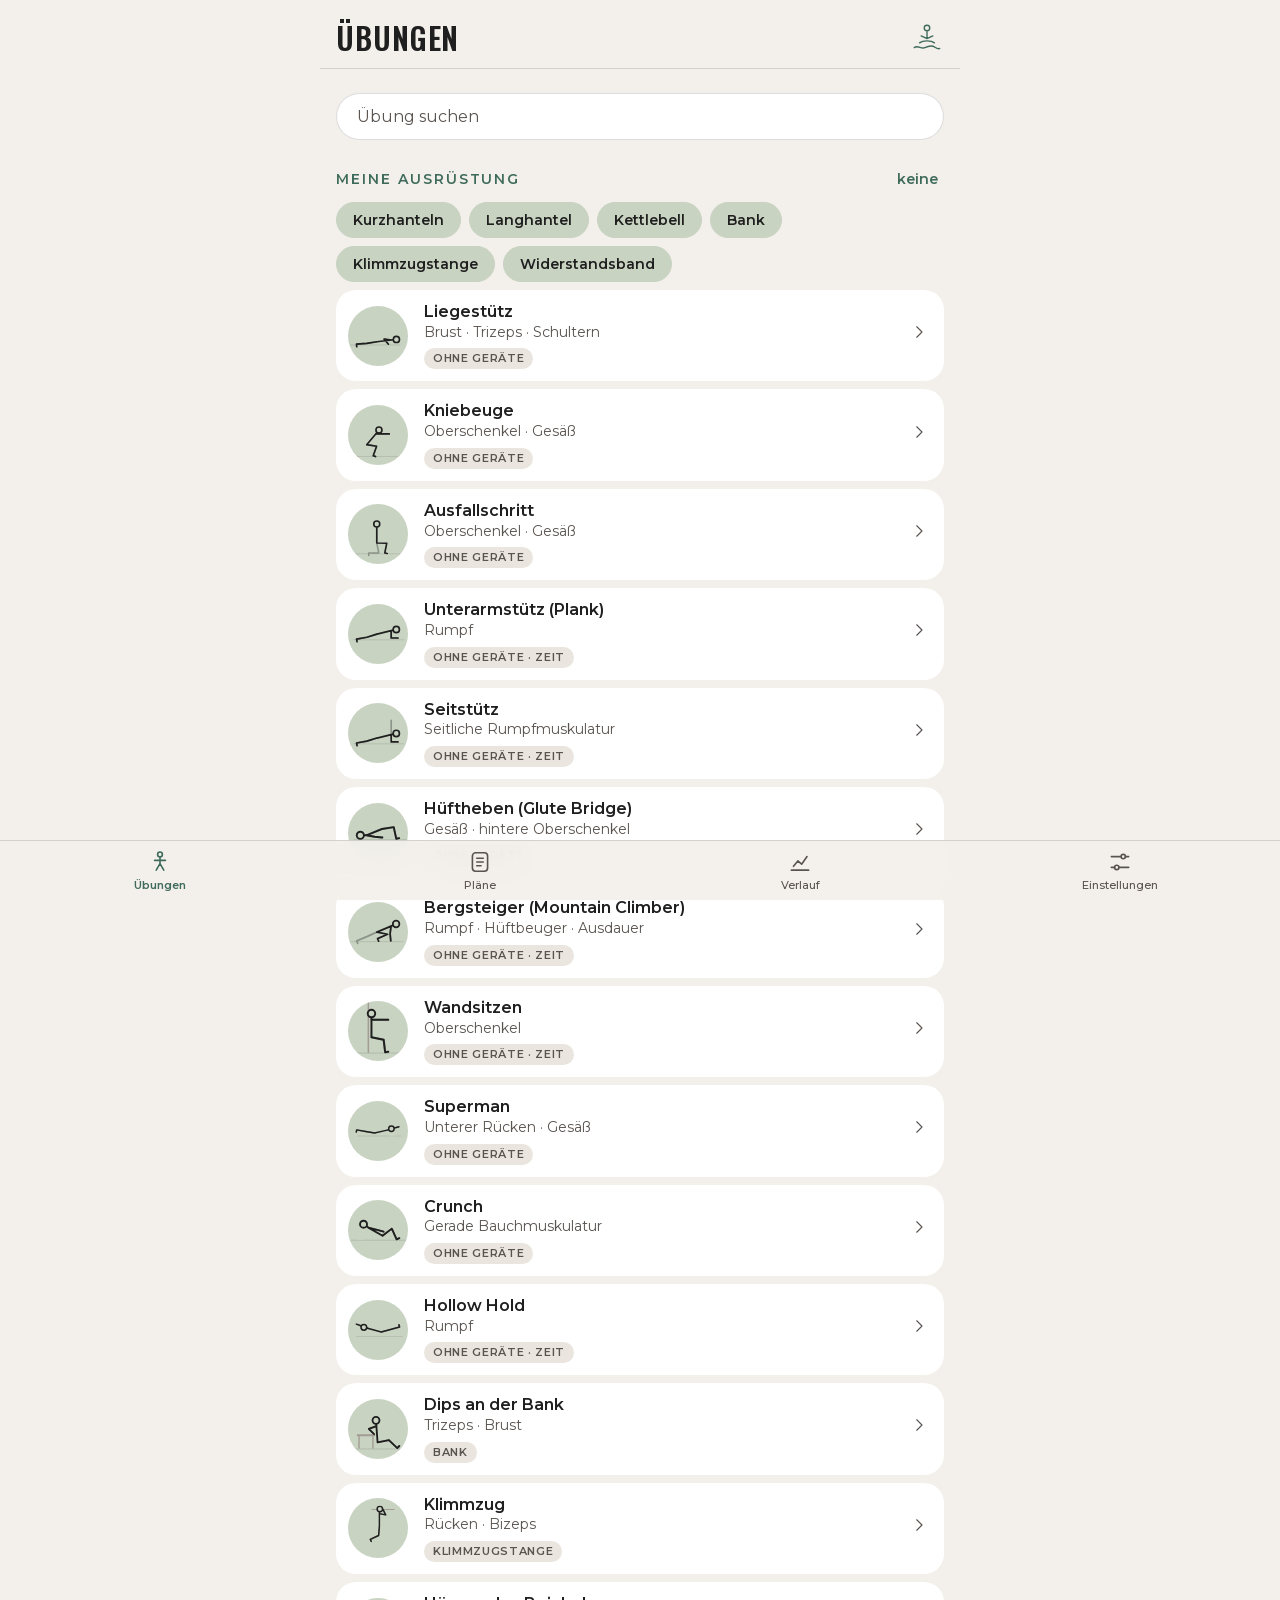
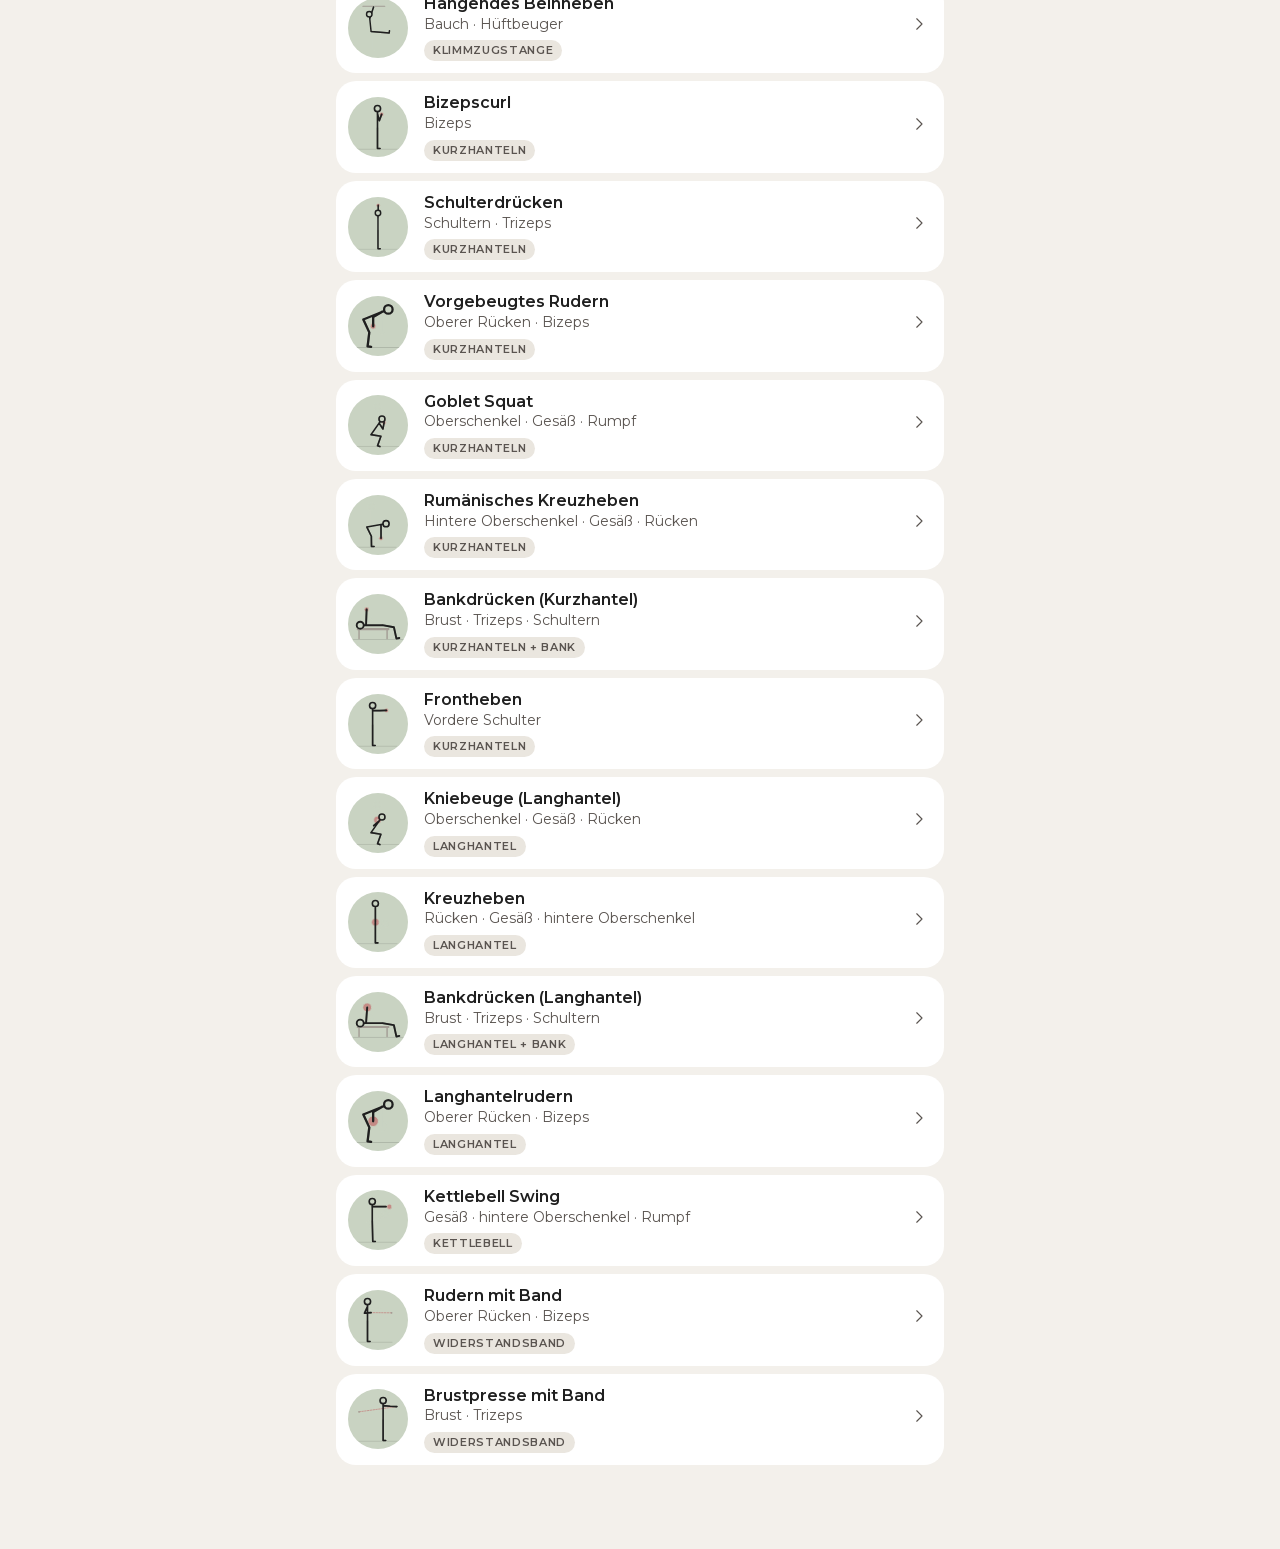
==== commit 4b6be8c2: "Einstellungen-Tab: Design-Wahl (flow.training/Klassisch), Erscheinungsbild, Version 1.2.0 - Design „" ====
--- a/index.html
+++ b/index.html
@@ -11,8 +11,13 @@
   <meta name="apple-mobile-web-app-status-bar-style" content="default">
   <meta name="apple-mobile-web-app-title" content="flow.training">
   <script>
-    try { var t = localStorage.getItem('flow.theme'); if (t === 'light' || t === 'dark') document.documentElement.dataset.theme = t; } catch (e) {}
+    try {
+      var t = localStorage.getItem('flow.theme'), d = localStorage.getItem('flow.design');
+      if (t === 'light' || t === 'dark') document.documentElement.dataset.theme = t;
+      if (d === 'classic') document.documentElement.dataset.design = d;
+    } catch (e) {}
   </script>
+  <script src="js/version.js"></script>
   <link rel="manifest" href="manifest.webmanifest">
   <link rel="icon" href="icons/icon.svg" type="image/svg+xml">
   <link rel="apple-touch-icon" href="icons/icon-180.png">
@@ -31,6 +36,7 @@
     <a href="#/katalog" data-tab="katalog"><svg viewBox="0 0 24 24"><circle cx="12" cy="5" r="2.2"/><path d="M12 7.5v6M7 10.5h10M12 13.5l-3.5 6M12 13.5l3.5 6"/></svg>Übungen</a>
     <a href="#/plaene" data-tab="plaene"><svg viewBox="0 0 24 24"><rect x="5" y="3.5" width="14" height="17" rx="3"/><path d="M9 8.5h6M9 12h6M9 15.5h4"/></svg>Pläne</a>
     <a href="#/verlauf" data-tab="verlauf"><svg viewBox="0 0 24 24"><path d="M4 19.5h16M6 16l4-5 3.5 3 5-7"/></svg>Verlauf</a>
+    <a href="#/einstellungen" data-tab="einstellungen"><svg viewBox="0 0 24 24"><path d="M4 7h9M17 7h3M4 17h3M11 17h9"/><circle cx="15" cy="7" r="2"/><circle cx="9" cy="17" r="2"/></svg>Einstellungen</a>
   </nav>
 
   <div id="toast" role="status"></div>
--- a/app.css
+++ b/app.css
@@ -36,6 +36,9 @@
   --r-box: 24px;
   --shadow-soft: 0 2px 12px rgba(31, 31, 31, 0.06);
   --tabbar-h: 60px;
+  --display-case: uppercase;
+  --display-track: .03em;
+  --r-btn: 999px;
   color-scheme: light;
 }
 
@@ -59,6 +62,39 @@
   }
 }
 
+/* ── Design „Klassisch“ (ursprüngliches Kraftkatalog-Design) ───────────── */
+:root[data-design="classic"] {
+  --color-bg: #F4F2EE; --color-surface: #FFFFFF; --color-sage: #E4E0D8; --color-sage-light: #FDE6D8;
+  --color-rose: #1C7C74; --color-rose-dark: #E8590C; --color-peach: #EBE8E2; --color-forest: #C2410C;
+  --color-text: #1B1A18; --color-text-muted: #5C5953; --color-on-forest: #FFFFFF; --color-on-sage: #1B1A18;
+  --color-rose-ink: #B02525; --color-fill: #EBE8E2; --color-line: #DCD8D0; --color-overlay: rgba(0,0,0,.45);
+  --fig-ghost: #C9C4BA; --fig-prop: #E8590C; --fig-equip: #9A958B;
+  --font-display: -apple-system, BlinkMacSystemFont, "SF Pro Display", system-ui, sans-serif;
+  --font-serif: -apple-system, BlinkMacSystemFont, "SF Pro Display", system-ui, sans-serif;
+  --font-body: -apple-system, BlinkMacSystemFont, "SF Pro Text", system-ui, sans-serif;
+  --display-case: none; --display-track: -.02em; --r-card: 14px; --r-box: 14px; --r-btn: 12px;
+  color-scheme: light;
+}
+:root[data-design="classic"][data-theme="dark"] {
+  --color-bg: #141414; --color-surface: #1F1F1E; --color-sage: #3A3A37; --color-sage-light: #3B2415;
+  --color-rose: #3FB8AD; --color-rose-dark: #FF7A2E; --color-peach: #2A2A28; --color-forest: #FF7A2E;
+  --color-text: #F1EFEA; --color-text-muted: #B4B0A8; --color-on-forest: #1A0E05; --color-on-sage: #F1EFEA;
+  --color-rose-ink: #FF8A8A; --color-fill: #2A2A28; --color-line: #353532;
+  --fig-ghost: #4B4945; --fig-prop: #FF7A2E; --fig-equip: #77736C;
+  color-scheme: dark;
+}
+@media (prefers-color-scheme: dark) {
+  :root[data-design="classic"]:not([data-theme="light"]) {
+    --color-bg: #141414; --color-surface: #1F1F1E; --color-sage: #3A3A37; --color-sage-light: #3B2415;
+    --color-rose: #3FB8AD; --color-rose-dark: #FF7A2E; --color-peach: #2A2A28; --color-forest: #FF7A2E;
+    --color-text: #F1EFEA; --color-text-muted: #B4B0A8; --color-on-forest: #1A0E05; --color-on-sage: #F1EFEA;
+    --color-rose-ink: #FF8A8A; --color-fill: #2A2A28; --color-line: #353532;
+    --fig-ghost: #4B4945; --fig-prop: #FF7A2E; --fig-equip: #77736C;
+    color-scheme: dark;
+  }
+}
+:root[data-design="classic"] .logo, :root[data-design="classic"] .leaf { display: none; }
+
 * { box-sizing: border-box; -webkit-tap-highlight-color: transparent; }
 html { -webkit-text-size-adjust: 100%; }
 body {
@@ -79,11 +115,12 @@
 .app-head { padding-top: 16px; margin: 0 -16px 24px; padding-left: 16px; padding-right: 16px; border-bottom: 1px solid var(--color-line); }
 .head-row { display: flex; align-items: center; gap: 12px; padding: 4px 0 14px; }
 .head-row h1, .title-input {
-  flex: 1; min-width: 0; margin: 0; font: 600 30px/1.1 var(--font-display); text-transform: uppercase; letter-spacing: .03em;
+  flex: 1; min-width: 0; margin: 0; font: 600 30px/1.1 var(--font-display); text-transform: var(--display-case); letter-spacing: var(--display-track);
 }
 .title-input { border: 0; background: none; color: var(--color-text); padding: 0; border-bottom: 1px dashed var(--color-line); border-radius: 0; }
 .title-input:focus { outline: none; border-bottom-color: var(--color-forest); }
-.logo { width: 34px; height: 34px; flex: none; color: var(--color-forest); }
+.logo { display: inline-block; width: 34px; height: 34px; flex: none; color: var(--color-forest); }
+.about .logo { width: 44px; height: 44px; margin-bottom: 6px; }
 .logo svg { width: 100%; height: 100%; stroke-width: 1.3; }
 .back { display: inline-flex; align-items: center; gap: 2px; margin-left: -6px; padding: 4px 6px 0 0; font-size: 15px; }
 .back svg { width: 20px; height: 20px; stroke-width: 1.8; }
@@ -102,7 +139,7 @@
 /* ── Buttons / CTAPill ───────────────────────── */
 .btn {
   display: inline-flex; align-items: center; justify-content: center; gap: 8px;
-  min-height: 48px; padding: 0 22px; border-radius: 999px; border: 1px solid transparent;
+  min-height: 48px; padding: 0 22px; border-radius: var(--r-btn); border: 1px solid transparent;
   background: var(--color-sage-light); color: var(--color-text); font: 600 15px/1 var(--font-body); cursor: pointer;
 }
 .btn svg { width: 18px; height: 18px; stroke-width: 1.8; }
@@ -185,7 +222,7 @@
 /* ── Pläne ───────────────────────────────────── */
 .plan { background: var(--color-surface); border-radius: var(--r-card); padding: 20px; }
 .plan-main { display: block; color: var(--color-text); margin-bottom: 16px; font-weight: 400; }
-.plan-main b { font: 600 22px/1.2 var(--font-display); text-transform: uppercase; letter-spacing: .03em; display: block; margin-bottom: 4px; }
+.plan-main b { font: 600 22px/1.2 var(--font-display); text-transform: var(--display-case); letter-spacing: var(--display-track); display: block; margin-bottom: 4px; }
 .plan-actions { display: flex; gap: 8px; flex-wrap: wrap; }
 .plan-actions .btn { min-height: 42px; padding: 0 16px; }
 .plan-actions .btn.primary { flex: 1; }
@@ -221,7 +258,7 @@
 .tr-step { text-align: center; }
 .fig-tr { --fig-bg: var(--color-sage-light); width: min(60vw, 250px); aspect-ratio: 1; margin: 0 auto; background: var(--fig-bg); border-radius: 50%; overflow: hidden; }
 .fig-tr .fig { padding: 12%; }
-.tr-name { font: 600 30px/1.15 var(--font-display); text-transform: uppercase; letter-spacing: .03em; margin: 20px 0 4px; }
+.tr-name { font: 600 30px/1.15 var(--font-display); text-transform: var(--display-case); letter-spacing: var(--display-track); margin: 20px 0 4px; }
 .tr-set { color: var(--color-text-muted); margin: 0 0 20px; }
 .stepper-wrap { display: flex; align-items: center; justify-content: space-between; background: var(--color-surface); border-radius: var(--r-card); padding: 8px 8px 8px 20px; margin-top: 10px; text-align: left; }
 .stepper-wrap > span { color: var(--color-text-muted); font-size: 15px; }
@@ -249,7 +286,7 @@
 .summary { text-align: center; padding-top: 8px; }
 .leaf { color: var(--color-rose); width: 92px; height: 92px; margin: 8px auto 0; display: block; }
 .leaf svg { width: 100%; height: 100%; stroke-width: 1.2; }
-.hero-title { font: 700 44px/1 var(--font-display); text-transform: uppercase; letter-spacing: .03em; margin: 12px 0 0; }
+.hero-title { font: 700 44px/1 var(--font-display); text-transform: var(--display-case); letter-spacing: var(--display-track); margin: 12px 0 0; }
 .hero-title .accent { display: block; color: var(--color-rose-dark); }
 .quote-card { background: var(--color-surface); border-radius: var(--r-box); padding: 28px 24px; margin: 24px 0; font: 400 22px/1.35 var(--font-serif); }
 .summary .btn { width: 100%; margin-top: 12px; }
@@ -301,7 +338,7 @@
 /* ── Tabbar & Banner ─────────────────────────── */
 .tabbar {
   position: fixed; left: 0; right: 0; bottom: 0; z-index: 20;
-  display: grid; grid-template-columns: repeat(3, 1fr);
+  display: grid; grid-template-columns: repeat(4, 1fr);
   height: calc(var(--tabbar-h) + env(safe-area-inset-bottom)); padding-bottom: env(safe-area-inset-bottom);
   background: color-mix(in srgb, var(--color-bg) 90%, transparent); backdrop-filter: blur(16px); -webkit-backdrop-filter: blur(16px);
   border-top: 1px solid var(--color-line);
@@ -331,3 +368,16 @@
 
 @media (max-width: 360px) { .fields { grid-template-columns: 1fr 1fr; } }
 @media (prefers-reduced-motion: reduce) { * { transition: none !important; animation: none !important; } }
+
+/* ── Einstellungen ───────────────────────────── */
+.design-opts { display: grid; grid-template-columns: 1fr 1fr; gap: 12px; }
+.design-opt { text-align: left; border: 2px solid transparent; background: var(--color-surface); border-radius: var(--r-card); padding: 14px; cursor: pointer; color: var(--color-text); font: 400 14px var(--font-body); }
+.design-opt.on { border-color: var(--color-forest); }
+.design-opt .sw { display: flex; gap: 4px; margin-bottom: 10px; }
+.design-opt .sw i { width: 22px; height: 22px; border-radius: 50%; border: 1px solid var(--color-line); }
+.design-opt b { display: block; font-size: 16px; margin-bottom: 2px; }
+.design-opt small { font-size: 12px; }
+.design-opt .sample-flow { font-family: 'Oswald', sans-serif; text-transform: uppercase; letter-spacing: .03em; font-weight: 600; }
+.design-opt .sample-classic { font-family: -apple-system, system-ui, sans-serif; font-weight: 700; letter-spacing: -.02em; }
+.about { text-align: center; color: var(--color-text-muted); font-size: 14px; margin-top: 32px; }
+.about .ver { font: 600 20px/1.2 var(--font-display); color: var(--color-text); letter-spacing: var(--display-track); }
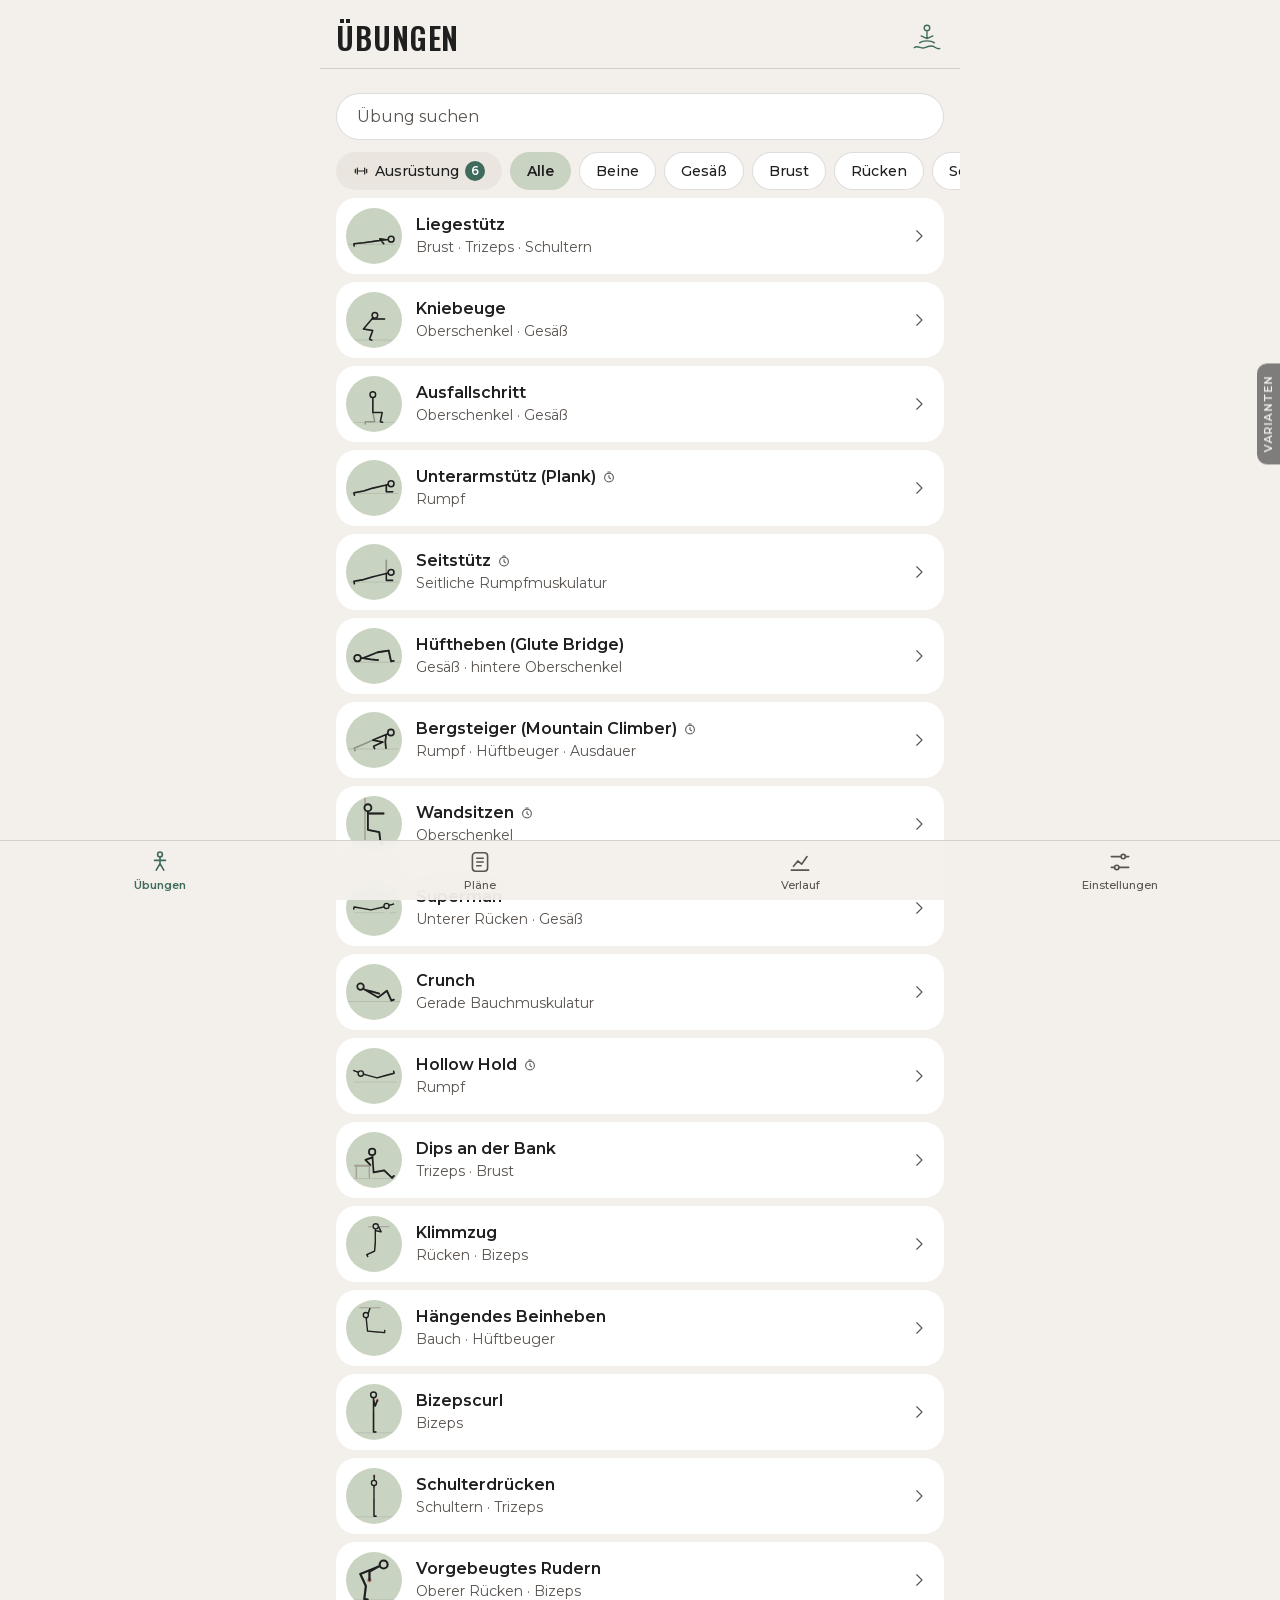
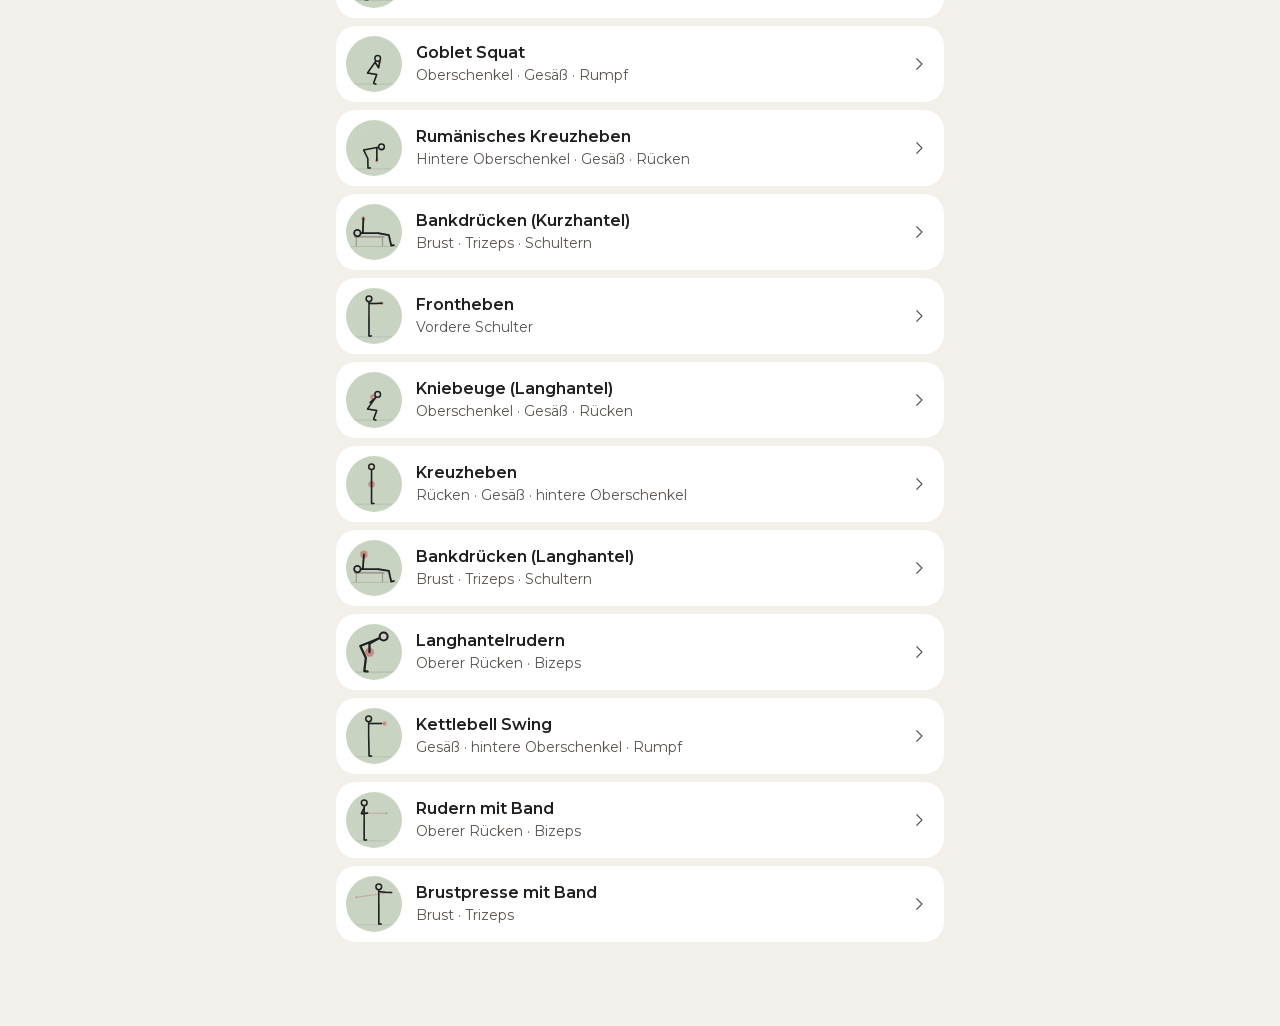
==== commit d8c4b091: "UX-Review: Konzepte 1–7 umgesetzt, Varianten-Demo für Editor, Training, Abschnitte und Designs - Kat" ====
--- a/index.html
+++ b/index.html
@@ -14,7 +14,7 @@
     try {
       var t = localStorage.getItem('flow.theme'), d = localStorage.getItem('flow.design');
       if (t === 'light' || t === 'dark') document.documentElement.dataset.theme = t;
-      if (d === 'classic') document.documentElement.dataset.design = d;
+      if (d && d !== 'flow') document.documentElement.dataset.design = d;
     } catch (e) {}
   </script>
   <script src="js/version.js"></script>
--- a/app.css
+++ b/app.css
@@ -62,38 +62,17 @@
   }
 }
 
-/* ── Design „Klassisch“ (ursprüngliches Kraftkatalog-Design) ───────────── */
-:root[data-design="classic"] {
-  --color-bg: #F4F2EE; --color-surface: #FFFFFF; --color-sage: #E4E0D8; --color-sage-light: #FDE6D8;
-  --color-rose: #1C7C74; --color-rose-dark: #E8590C; --color-peach: #EBE8E2; --color-forest: #C2410C;
-  --color-text: #1B1A18; --color-text-muted: #5C5953; --color-on-forest: #FFFFFF; --color-on-sage: #1B1A18;
-  --color-rose-ink: #B02525; --color-fill: #EBE8E2; --color-line: #DCD8D0; --color-overlay: rgba(0,0,0,.45);
-  --fig-ghost: #C9C4BA; --fig-prop: #E8590C; --fig-equip: #9A958B;
-  --font-display: -apple-system, BlinkMacSystemFont, "SF Pro Display", system-ui, sans-serif;
-  --font-serif: -apple-system, BlinkMacSystemFont, "SF Pro Display", system-ui, sans-serif;
-  --font-body: -apple-system, BlinkMacSystemFont, "SF Pro Text", system-ui, sans-serif;
-  --display-case: none; --display-track: -.02em; --r-card: 14px; --r-box: 14px; --r-btn: 12px;
-  color-scheme: light;
-}
-:root[data-design="classic"][data-theme="dark"] {
-  --color-bg: #141414; --color-surface: #1F1F1E; --color-sage: #3A3A37; --color-sage-light: #3B2415;
-  --color-rose: #3FB8AD; --color-rose-dark: #FF7A2E; --color-peach: #2A2A28; --color-forest: #FF7A2E;
-  --color-text: #F1EFEA; --color-text-muted: #B4B0A8; --color-on-forest: #1A0E05; --color-on-sage: #F1EFEA;
-  --color-rose-ink: #FF8A8A; --color-fill: #2A2A28; --color-line: #353532;
-  --fig-ghost: #4B4945; --fig-prop: #FF7A2E; --fig-equip: #77736C;
-  color-scheme: dark;
-}
-@media (prefers-color-scheme: dark) {
-  :root[data-design="classic"]:not([data-theme="light"]) {
-    --color-bg: #141414; --color-surface: #1F1F1E; --color-sage: #3A3A37; --color-sage-light: #3B2415;
-    --color-rose: #3FB8AD; --color-rose-dark: #FF7A2E; --color-peach: #2A2A28; --color-forest: #FF7A2E;
-    --color-text: #F1EFEA; --color-text-muted: #B4B0A8; --color-on-forest: #1A0E05; --color-on-sage: #F1EFEA;
-    --color-rose-ink: #FF8A8A; --color-fill: #2A2A28; --color-line: #353532;
-    --fig-ghost: #4B4945; --fig-prop: #FF7A2E; --fig-equip: #77736C;
-    color-scheme: dark;
-  }
-}
-:root[data-design="classic"] .logo, :root[data-design="classic"] .leaf { display: none; }
+/* ── Weitere Designs: gleiche Schriften, Formen und Regeln (DESIGN.md), nur andere Farbfamilien.
+   DEMO(ux-review): Vorschläge Sand, Nebel, Lavendel – Kontraste geprüft (WCAG AA). ── */
+:root[data-design="sand"] { --color-bg: #F4EEE6; --color-surface: #FFFFFF; --color-sage: #C2A68C; --color-sage-light: #E8DACB; --color-rose: #C9978A; --color-rose-dark: #B57F72; --color-peach: #F2DDD0; --color-forest: #7A4B32; --color-text: #1F1F1F; --color-text-muted: #5F534B; --color-rose-ink: #8E4F49; --color-fill: #ECE3D8; --color-line: rgba(31, 31, 31, 0.15); --color-overlay: rgba(95, 83, 75, 0.5); --fig-ghost: #E0CFBD; --fig-prop: #B57F72; --fig-equip: #A39686; --color-on-forest: #FFFFFF; --color-on-sage: #1F1F1F; color-scheme: light; }
+:root[data-design="sand"][data-theme="dark"] { --color-bg: #1E1A17; --color-surface: #29241F; --color-sage: #9A8470; --color-sage-light: #463A2F; --color-rose: #D4A19C; --color-rose-dark: #D9A5A0; --color-peach: #4A3632; --color-forest: #E0BFA4; --color-text: #EFE8E0; --color-text-muted: #B8ACA0; --color-rose-ink: #E3B2AC; --color-fill: #332D27; --color-line: rgba(239, 232, 224, 0.14); --color-on-forest: #1E1A17; --color-on-sage: #1E1A17; --fig-ghost: #54473B; --fig-prop: #D4A19C; --fig-equip: #7A6F64; color-scheme: dark; }
+@media (prefers-color-scheme: dark) { :root[data-design="sand"]:not([data-theme="light"]) { --color-bg: #1E1A17; --color-surface: #29241F; --color-sage: #9A8470; --color-sage-light: #463A2F; --color-rose: #D4A19C; --color-rose-dark: #D9A5A0; --color-peach: #4A3632; --color-forest: #E0BFA4; --color-text: #EFE8E0; --color-text-muted: #B8ACA0; --color-rose-ink: #E3B2AC; --color-fill: #332D27; --color-line: rgba(239, 232, 224, 0.14); --color-on-forest: #1E1A17; --color-on-sage: #1E1A17; --fig-ghost: #54473B; --fig-prop: #D4A19C; --fig-equip: #7A6F64; color-scheme: dark; } }
+:root[data-design="nebel"] { --color-bg: #EFF1EF; --color-surface: #FFFFFF; --color-sage: #98AEB0; --color-sage-light: #CEDCDC; --color-rose: #D0A7A5; --color-rose-dark: #BE8E8B; --color-peach: #ECDDDA; --color-forest: #2E5E68; --color-text: #1F1F1F; --color-text-muted: #505A5B; --color-rose-ink: #8E4F49; --color-fill: #E2E7E5; --color-line: rgba(31, 31, 31, 0.15); --color-overlay: rgba(80, 90, 91, 0.5); --fig-ghost: #C2D3D4; --fig-prop: #BE8E8B; --fig-equip: #97A2A2; --color-on-forest: #FFFFFF; --color-on-sage: #1F1F1F; color-scheme: light; }
+:root[data-design="nebel"][data-theme="dark"] { --color-bg: #171B1C; --color-surface: #212627; --color-sage: #7D9294; --color-sage-light: #324244; --color-rose: #D4A19C; --color-rose-dark: #D9A5A0; --color-peach: #45383A; --color-forest: #A6CAD0; --color-text: #E8EDEC; --color-text-muted: #A9B4B4; --color-rose-ink: #E3B2AC; --color-fill: #2A3132; --color-line: rgba(232, 237, 236, 0.14); --color-on-forest: #171B1C; --color-on-sage: #171B1C; --fig-ghost: #3E4E50; --fig-prop: #D4A19C; --fig-equip: #6E7878; color-scheme: dark; }
+@media (prefers-color-scheme: dark) { :root[data-design="nebel"]:not([data-theme="light"]) { --color-bg: #171B1C; --color-surface: #212627; --color-sage: #7D9294; --color-sage-light: #324244; --color-rose: #D4A19C; --color-rose-dark: #D9A5A0; --color-peach: #45383A; --color-forest: #A6CAD0; --color-text: #E8EDEC; --color-text-muted: #A9B4B4; --color-rose-ink: #E3B2AC; --color-fill: #2A3132; --color-line: rgba(232, 237, 236, 0.14); --color-on-forest: #171B1C; --color-on-sage: #171B1C; --fig-ghost: #3E4E50; --fig-prop: #D4A19C; --fig-equip: #6E7878; color-scheme: dark; } }
+:root[data-design="lavendel"] { --color-bg: #F3F0F2; --color-surface: #FFFFFF; --color-sage: #A79DB5; --color-sage-light: #DCD5E3; --color-rose: #D3A3A9; --color-rose-dark: #C28A91; --color-peach: #F1DEDD; --color-forest: #5B4A72; --color-text: #1F1F1F; --color-text-muted: #5A5460; --color-rose-ink: #8E4F49; --color-fill: #E8E3E8; --color-line: rgba(31, 31, 31, 0.15); --color-overlay: rgba(90, 84, 96, 0.5); --fig-ghost: #D2C9DC; --fig-prop: #C28A91; --fig-equip: #A19AA6; --color-on-forest: #FFFFFF; --color-on-sage: #1F1F1F; color-scheme: light; }
+:root[data-design="lavendel"][data-theme="dark"] { --color-bg: #1B191D; --color-surface: #252229; --color-sage: #8C80A0; --color-sage-light: #3D354A; --color-rose: #D4A19C; --color-rose-dark: #D9A5A0; --color-peach: #4A3638; --color-forest: #C6B6DE; --color-text: #EDE9F0; --color-text-muted: #B2ABB8; --color-rose-ink: #E3B2AC; --color-fill: #2F2B34; --color-line: rgba(237, 233, 240, 0.14); --color-on-forest: #1B191D; --color-on-sage: #1B191D; --fig-ghost: #4A4258; --fig-prop: #D4A19C; --fig-equip: #77707E; color-scheme: dark; }
+@media (prefers-color-scheme: dark) { :root[data-design="lavendel"]:not([data-theme="light"]) { --color-bg: #1B191D; --color-surface: #252229; --color-sage: #8C80A0; --color-sage-light: #3D354A; --color-rose: #D4A19C; --color-rose-dark: #D9A5A0; --color-peach: #4A3638; --color-forest: #C6B6DE; --color-text: #EDE9F0; --color-text-muted: #B2ABB8; --color-rose-ink: #E3B2AC; --color-fill: #2F2B34; --color-line: rgba(237, 233, 240, 0.14); --color-on-forest: #1B191D; --color-on-sage: #1B191D; --fig-ghost: #4A4258; --fig-prop: #D4A19C; --fig-equip: #77707E; color-scheme: dark; } }
 
 * { box-sizing: border-box; -webkit-tap-highlight-color: transparent; }
 html { -webkit-text-size-adjust: 100%; }
@@ -134,7 +113,8 @@
 .overline { font: 600 14px/1.3 var(--font-body); letter-spacing: .14em; text-transform: uppercase; color: var(--color-forest); margin: 0 0 6px; }
 .serif { font-family: var(--font-serif); font-weight: 400; }
 .sub, .hint { color: var(--color-text-muted); font-size: 14px; margin: 0 0 16px; }
-.more::after { content: ' ›››'; letter-spacing: -.1em; }
+.more { display: inline-flex; align-items: center; gap: 2px; color: var(--color-forest); font-weight: 600; white-space: nowrap; }
+.more svg { width: 16px; height: 16px; stroke-width: 2; }
 
 /* ── Buttons / CTAPill ───────────────────────── */
 .btn {
@@ -144,10 +124,11 @@
 }
 .btn svg { width: 18px; height: 18px; stroke-width: 1.8; }
 .btn.primary { background: var(--color-forest); color: var(--color-on-forest); }
-.btn.peach { background: var(--color-peach); color: var(--color-text); }
+/* Drei Stufen (Baukasten): primary = Hauptaktion (eine pro Screen), .btn = Fläche (Nebenaktion), .text = selten/gefährlich.
+   Löschen/Entfernen/Verwerfen immer in rose-ink. Umrandet (.ghost) nur noch in der Zurück/Weiter-Leiste im Training. */
 .btn.ghost { background: transparent; border-color: var(--color-line); color: var(--color-text); }
+.btn.text { background: transparent; color: var(--color-forest); min-height: 44px; }
 .btn.danger-text { background: transparent; color: var(--color-rose-ink); }
-.btn.danger { background: transparent; border-color: var(--color-rose-ink); color: var(--color-rose-ink); }
 .btn.big { width: 100%; min-height: 56px; font-size: 16px; margin-top: 16px; }
 .btn:disabled { opacity: .4; }
 .btn:active:not(:disabled) { transform: scale(.98); }
@@ -166,6 +147,14 @@
 .chips { display: flex; flex-wrap: wrap; gap: 8px; margin-bottom: 8px; }
 .chip { border: 1px solid var(--color-line); background: var(--color-surface); color: var(--color-text); border-radius: 999px; padding: 8px 16px; font: 500 14px var(--font-body); cursor: pointer; }
 .chip.on { background: var(--color-sage-light); border-color: var(--color-sage-light); font-weight: 600; }
+.chip svg { width: 16px; height: 16px; stroke-width: 1.8; vertical-align: -3px; margin-right: 6px; }
+/* Katalog: eine wischbare Filterzeile (Konzept 1 A) */
+.chips.scroll { flex-wrap: nowrap; overflow-x: auto; margin: 12px -16px 4px; padding: 0 16px; scrollbar-width: none; }
+.chips.scroll::-webkit-scrollbar { display: none; }
+.chips.scroll .chip { flex: none; white-space: nowrap; }
+.chip.filter { background: var(--color-fill); border-color: transparent; display: inline-flex; align-items: center; }
+.chip .cnt { margin-left: 6px; min-width: 20px; padding: 0 6px; border-radius: 999px; background: var(--color-forest); color: var(--color-on-forest); font: 600 12px/20px var(--font-body); text-align: center; }
+.t-ic svg { width: 14px; height: 14px; margin-left: 6px; vertical-align: -2px; stroke-width: 1.8; color: var(--color-text-muted); }
 
 /* ── Figuren ─────────────────────────────────── */
 .fig { width: 100%; height: 100%; display: block; }
@@ -227,24 +216,48 @@
 .plan-actions .btn { min-height: 42px; padding: 0 16px; }
 .plan-actions .btn.primary { flex: 1; }
 
-/* ── Plan-Editor ─────────────────────────────── */
-.items { list-style: none; padding: 0; margin: 0; display: grid; gap: 12px; }
-.item { background: var(--color-surface); border-radius: var(--r-card); padding: 14px 16px 16px; }
-.item.rest { background: transparent; border: 1px dashed var(--color-line); }
-.item-head { display: flex; align-items: center; gap: 12px; }
-.item-name { flex: 1; min-width: 0; }
-.item-name b { display: block; font-weight: 600; line-height: 1.3; }
-.item-name small { font-size: 13px; }
-.tools { display: flex; gap: 4px; }
-.tools .icon-btn { width: 34px; height: 34px; }
-.seg { display: grid; grid-template-columns: repeat(var(--n, 2), 1fr); background: var(--color-fill); border-radius: 999px; padding: 4px; margin: 14px 0 12px; }
+/* ── Plan-Editor: eine Zeile für Übung, Pause, Superset-Mitglied ── */
+.plist { display: grid; grid-template-columns: minmax(0, 1fr); gap: 8px; margin-top: 8px; }
+.prow { background: var(--color-surface); border-radius: var(--r-card); position: relative; -webkit-user-select: none; user-select: none; -webkit-touch-callout: none; transition: box-shadow .15s, transform .15s; }
+.prow-main { display: flex; align-items: center; gap: 14px; padding: 8px 4px 8px 10px; min-height: 68px; cursor: pointer; }
+.prow-txt { flex: 1; min-width: 0; }
+.prow-txt b { display: flex; align-items: center; gap: 8px; font-weight: 600; line-height: 1.3; }
+.prow-txt small { font-size: 13px; margin-top: 2px; }
+.rest-row { background: transparent; border: 1px dashed var(--color-line); }
+.tag-l { display: inline-block; font: 600 12px/1 var(--font-display); letter-spacing: .06em; background: var(--color-sage); color: var(--color-on-sage); border-radius: 999px; padding: 4px 7px; flex: none; vertical-align: 1px; }
+.handle { width: 44px; height: 52px; flex: none; border: 0; background: none; color: var(--color-text-muted); display: grid; place-items: center; cursor: grab; touch-action: none; border-radius: 14px; }
+.handle svg { width: 22px; height: 22px; }
+
+/* Superset: salbeigrüne Gruppe */
+.pgroup { background: var(--color-sage-light); border-radius: var(--r-box); padding: 4px 6px 6px; position: relative; -webkit-user-select: none; user-select: none; -webkit-touch-callout: none; transition: box-shadow .15s; }
+.g-head { display: flex; align-items: center; gap: 10px; padding: 6px 0 6px 12px; cursor: pointer; }
+.g-txt { flex: 1; min-width: 0; }
+.g-label { font: 600 16px/1.2 var(--font-display); letter-spacing: .06em; text-transform: var(--display-case); }
+.g-txt small { color: var(--color-text); opacity: .8; font-size: 13px; }
+.g-members { display: grid; gap: 6px; }
+.pgroup > .pfields { background: var(--color-surface); border-radius: var(--r-card); padding: 12px; margin-bottom: 6px; }
+
+/* Aufgeklappte Regler – dieselben Stepper wie im Training */
+.pfields { display: grid; gap: 8px; padding: 0 10px 12px; }
+.pfields .stepper-wrap { background: var(--color-bg); margin: 0; }
+.pfields .stepper button { background: var(--color-surface); }
+.pfields .seg { margin: 0; }
+.pfields .hint { margin: 0; font-size: 13px; }
+.f-actions { display: flex; gap: 8px; justify-content: flex-end; flex-wrap: wrap; }
+.btn.small { min-height: 40px; padding: 0 14px; font-size: 14px; }
+
+/* Ziehen */
+.dragging { opacity: .3; }
+.drag-ghost { position: fixed; z-index: 50; pointer-events: none; margin: 0; transform: scale(1.03); box-shadow: 0 12px 32px rgba(31, 31, 31, .2); }
+.drop-line { position: fixed; z-index: 49; height: 3px; border-radius: 2px; background: var(--color-forest); pointer-events: none; display: none; }
+.merge-hover { box-shadow: 0 0 0 2px var(--color-sage); }
+.merge-armed { box-shadow: 0 0 0 3px var(--color-forest); transform: scale(1.02); }
+.merge-armed::after { content: 'Superset bilden'; position: absolute; right: 52px; top: 50%; transform: translateY(-50%); background: var(--color-forest); color: var(--color-on-forest); font: 600 12px/1 var(--font-body); padding: 7px 12px; border-radius: 999px; pointer-events: none; }
+.pgroup.merge-armed::after { content: 'Hinzufügen'; top: 28px; }
+
+.seg { display: grid; grid-template-columns: repeat(var(--n, 2), 1fr); background: var(--color-fill); border-radius: 999px; padding: 4px; }
 .seg button { border: 0; background: none; color: var(--color-text-muted); font: 500 14px var(--font-body); padding: 8px; border-radius: 999px; cursor: pointer; }
 .seg button.on { background: var(--color-surface); color: var(--color-text); font-weight: 600; box-shadow: var(--shadow-soft); }
-.fields { display: grid; grid-template-columns: repeat(4, 1fr); gap: 8px; }
-.item.rest .fields { grid-template-columns: 1fr 3fr; margin-top: 12px; }
-.fields label { font-size: 12px; color: var(--color-text-muted); display: grid; gap: 4px; }
-.fields input { width: 100%; font: 600 22px/1 var(--font-display); padding: 10px 4px; border-radius: 14px; border: 1px solid var(--color-line); background: var(--color-bg); color: var(--color-text); text-align: center; }
-.fields input::placeholder { font: 500 13px var(--font-body); color: var(--color-text-muted); }
 input:focus { outline: 2px solid var(--color-forest); outline-offset: -1px; }
 
 /* ── Training ────────────────────────────────── */
@@ -255,51 +268,48 @@
 .tr-title b { font-weight: 600; display: block; }
 .progress { height: 3px; background: var(--color-line); border-radius: 2px; margin: 14px 0 20px; overflow: hidden; }
 .progress div { height: 100%; background: var(--color-forest); transition: width .3s; }
-.tr-step { text-align: center; }
-.fig-tr { --fig-bg: var(--color-sage-light); width: min(60vw, 250px); aspect-ratio: 1; margin: 0 auto; background: var(--fig-bg); border-radius: 50%; overflow: hidden; }
-.fig-tr .fig { padding: 12%; }
+.fig-tr { --fig-bg: var(--color-sage-light); position: relative; width: min(60vw, 250px); aspect-ratio: 1; margin: 0 auto; background: var(--fig-bg); border-radius: 50%; overflow: hidden; }
+.fig-anim { position: absolute; inset: 0; }
+.fig-tr .fig { padding: 15%; }
+/* Countdown-Ring innen am Kreisrand – gleiche Außenmaße wie ohne Ring */
+.fig-ring { position: absolute; inset: 0; width: 100%; height: 100%; transform: rotate(-90deg); pointer-events: none; }
+.fig-ring .ring-bg { stroke: var(--color-surface); stroke-width: 5; }
+.fig-ring .ring { stroke-width: 5; }
+.timer-card .t-val { width: 76px; text-align: center; font: 600 32px/1 var(--font-display); font-variant-numeric: tabular-nums; }
+.timer-card .stepper button svg { width: 18px; height: 18px; stroke-width: 1.8; }
+.timer-card .stepper .t-go { background: var(--color-forest); color: var(--color-on-forest); }
 .tr-name { font: 600 30px/1.15 var(--font-display); text-transform: var(--display-case); letter-spacing: var(--display-track); margin: 20px 0 4px; }
 .tr-set { color: var(--color-text-muted); margin: 0 0 20px; }
 .stepper-wrap { display: flex; align-items: center; justify-content: space-between; background: var(--color-surface); border-radius: var(--r-card); padding: 8px 8px 8px 20px; margin-top: 10px; text-align: left; }
 .stepper-wrap > span { color: var(--color-text-muted); font-size: 15px; }
 .stepper { display: flex; align-items: center; gap: 4px; }
 .stepper button { width: 48px; height: 48px; border-radius: 50%; border: 0; background: var(--color-fill); color: var(--color-text); font: 400 24px/1 var(--font-body); cursor: pointer; }
-.stepper input { width: 76px; height: 48px; text-align: center; font: 600 32px/48px var(--font-display); border: 0; background: none; color: var(--color-text); padding: 0; }
+.stepper input { width: 76px; height: 48px; text-align: center; font: 600 32px/normal var(--font-display); border: 0; background: none; color: var(--color-text); padding: 0; }
+/* leeres Feld: Platzhalter in Textgröße, damit er mittig sitzt */
+.stepper input:placeholder-shown { font: 500 14px/normal var(--font-body); }
 .stepper input::placeholder { font: 500 14px var(--font-body); color: var(--color-text-muted); }
 
-.timer { position: relative; width: min(64vw, 248px); aspect-ratio: 1; margin: 4px auto 16px; }
-.timer svg { width: 100%; height: 100%; transform: rotate(-90deg); }
 .ring-bg { stroke: var(--color-fill); stroke-width: 6; }
 .ring { stroke: var(--color-forest); stroke-width: 6; transition: stroke-dashoffset .2s linear; }
-.timer.is-rest .ring { stroke: var(--color-rose); }
-.time { position: absolute; inset: 0; display: grid; place-items: center; font: 600 68px/1 var(--font-display); font-variant-numeric: tabular-nums; letter-spacing: .01em; }
-.tbtns { display: grid; grid-template-columns: 1.3fr 1fr 1fr; gap: 8px; }
-.tbtns .btn { padding: 0 10px; }
-.tadj { display: flex; justify-content: center; gap: 24px; margin-top: 8px; }
-.rest-head .ic-circle { margin: 8px auto 0; }
-.next { color: var(--color-text-muted); margin-top: 20px; }
 .next b { color: var(--color-text); font-weight: 600; }
 .tr-nav { display: flex; justify-content: space-between; gap: 12px; margin-top: 24px; }
 .tr-nav .btn { flex: 1; }
 
 /* Abschluss / QuoteCard */
-.summary { text-align: center; padding-top: 8px; }
-.leaf { color: var(--color-rose); width: 92px; height: 92px; margin: 8px auto 0; display: block; }
-.leaf svg { width: 100%; height: 100%; stroke-width: 1.2; }
-.hero-title { font: 700 44px/1 var(--font-display); text-transform: var(--display-case); letter-spacing: var(--display-track); margin: 12px 0 0; }
-.hero-title .accent { display: block; color: var(--color-rose-dark); }
-.quote-card { background: var(--color-surface); border-radius: var(--r-box); padding: 28px 24px; margin: 24px 0; font: 400 22px/1.35 var(--font-serif); }
-.summary .btn { width: 100%; margin-top: 12px; }
 .list { list-style: none; padding: 0; margin: 16px 0; text-align: left; background: var(--color-surface); border-radius: var(--r-card); }
 .list li { padding: 14px 18px; border-top: 1px solid var(--color-line); }
 .list li:first-child { border-top: 0; }
-.list li.ck-row { display: flex; gap: 12px; align-items: flex-start; }
 .list li a { display: flex; gap: 14px; align-items: center; color: var(--color-text); font-weight: 400; }
 .list b { font-weight: 600; }
 
 .sheet-bg { position: fixed; inset: 0; background: var(--color-overlay); z-index: 30; }
 .sheet { position: fixed; left: 0; right: 0; bottom: 0; z-index: 31; background: var(--color-surface); border-radius: var(--r-box) var(--r-box) 0 0; padding: 24px 16px calc(20px + env(safe-area-inset-bottom)); display: grid; gap: 10px; max-width: 640px; margin: 0 auto; text-align: center; }
 .sheet .serif { font-size: 24px; margin-bottom: 8px; }
+.equip-sheet { text-align: left; gap: 12px; }
+.equip-sheet .sheet-head { display: flex; justify-content: space-between; align-items: baseline; gap: 12px; }
+.equip-sheet .serif { margin: 0; }
+.equip-sheet .sheet-hint { margin: 0; color: var(--color-text-muted); font-size: 14px; }
+.equip-sheet .chips { margin: 4px 0 8px; }
 
 /* Leerzustand */
 .empty { text-align: center; padding: 24px 8px 8px; color: var(--color-text-muted); }
@@ -316,7 +326,7 @@
 .setting > span { font-weight: 500; }
 .setting .seg { margin: 10px 0 0; --n: 3; }
 .toggle { display: flex; justify-content: space-between; align-items: center; }
-.toggle input { width: 22px; height: 22px; accent-color: var(--color-forest); }
+.toggle input { flex: none; width: 22px; height: 22px; accent-color: var(--color-forest); }
 label.btn { cursor: pointer; }
 
 .chart { position: relative; background: var(--color-surface); border-radius: var(--r-card); margin-bottom: 16px; touch-action: pan-y; padding-top: 4px; }
@@ -366,7 +376,6 @@
 }
 #toast.show { opacity: 1; transform: translate(-50%, 0); }
 
-@media (max-width: 360px) { .fields { grid-template-columns: 1fr 1fr; } }
 @media (prefers-reduced-motion: reduce) { * { transition: none !important; animation: none !important; } }
 
 /* ── Einstellungen ───────────────────────────── */
@@ -377,7 +386,217 @@
 .design-opt .sw i { width: 22px; height: 22px; border-radius: 50%; border: 1px solid var(--color-line); }
 .design-opt b { display: block; font-size: 16px; margin-bottom: 2px; }
 .design-opt small { font-size: 12px; }
-.design-opt .sample-flow { font-family: 'Oswald', sans-serif; text-transform: uppercase; letter-spacing: .03em; font-weight: 600; }
-.design-opt .sample-classic { font-family: -apple-system, system-ui, sans-serif; font-weight: 700; letter-spacing: -.02em; }
 .about { text-align: center; color: var(--color-text-muted); font-size: 14px; margin-top: 32px; }
+.about { display: grid; justify-items: center; gap: 8px; }
+.about .btn { margin-top: 4px; }
 .about .ver { font: 600 20px/1.2 var(--font-display); color: var(--color-text); letter-spacing: var(--display-track); }
+
+/* ── Als Nächstes ────────────────────────────── */
+.next-card { display: flex; align-items: center; gap: 14px; text-align: left; background: var(--color-surface); border-radius: var(--r-card); padding: 10px 16px 10px 10px; margin-top: 16px; }
+.next-card .ic-circle.sm { width: 48px; height: 48px; }
+.next-txt { flex: 1; min-width: 0; }
+.next-txt b { display: block; font-weight: 600; line-height: 1.3; white-space: nowrap; overflow: hidden; text-overflow: ellipsis; }
+.next-txt small { font-size: 13px; }
+.next-txt .next-over { font: 600 11px/1.3 var(--font-body); letter-spacing: .12em; text-transform: uppercase; color: var(--color-forest); }
+
+/* ── Zeiten (Autopilot) ──────────────────────── */
+.setting.toggle > span small { display: block; font-size: 13px; font-weight: 400; margin-top: 2px; }
+.setting.toggle { gap: 12px; }
+.tempo-row { display: flex; align-items: center; gap: 12px; background: var(--color-surface); border-radius: var(--r-card); padding: 8px 8px 8px 10px; }
+.tempo-row .stepper { flex: none; gap: 2px; }
+.tempo-row .stepper button { width: 38px; height: 38px; }
+.tempo-row .prow-txt b span { overflow: hidden; text-overflow: ellipsis; }
+.t-val i { font: 500 12px var(--font-body); font-style: normal; color: var(--color-text-muted); }
+.tempo-row .t-val { width: 50px; text-align: center; font: 600 22px/1 var(--font-display); }
+[data-pfield="setup"] .t-val { width: 64px; text-align: center; font: 600 28px/1 var(--font-display); }
+
+/* ── Entwurf ─────────────────────────────────── */
+.dirty { color: var(--color-rose-ink); font-weight: 600; }
+.badge.draft { background: var(--color-peach); color: var(--color-text); }
+.save-row { margin-top: 24px; }
+.save-row + .btn.big { margin-top: 12px; }
+
+/* ── Trainingsseiten: ein Gerüst, feste Höhen je Platz (Konzept A) ── */
+.tr-screen { text-align: center; }
+.tr-hero { display: grid; place-items: center; }
+.fig-tr.rose { --fig-bg: var(--color-peach); }
+.fig-tr.rose .fig-ring .ring { stroke: var(--color-rose-dark); }
+.fig-icon { position: absolute; inset: 0; display: grid; place-items: center; color: var(--color-forest); }
+.fig-icon > svg { width: 30%; height: 30%; stroke-width: 1.3; }
+.fig-icon .leaf { display: block; width: 46%; height: 46%; color: var(--color-rose-dark); }
+.fig-icon .leaf svg { width: 100%; height: 100%; stroke-width: 1.2; }
+.tr-screen .tr-name { height: 40px; line-height: 40px; margin: 16px 0 0; font-size: clamp(22px, 7vw, 30px); white-space: nowrap; overflow: hidden; text-overflow: ellipsis; }
+.tr-screen .tr-set { height: 24px; line-height: 24px; margin: 0 0 12px; white-space: nowrap; overflow: hidden; text-overflow: ellipsis; }
+.tr-screen .stepper-wrap { height: 64px; margin-top: 10px; }
+.tr-screen .stepper-wrap.is-empty .t-val { color: var(--color-text-muted); }
+.tr-screen .timer-card .stepper button { font: 600 13px var(--font-body); }
+.tr-main { width: 100%; height: 56px; margin-top: 16px; font-size: 16px; }
+.tr-screen .next-card { height: 72px; margin-top: 12px; }
+.next-card.quote { justify-content: center; text-align: center; font: 400 18px/1.3 var(--font-serif); padding: 8px 20px; }
+.tr-screen .tr-nav { margin-top: 12px; }
+.tr-nav .danger-text { color: var(--color-rose-ink); }
+.empty .leaf { color: var(--color-rose); width: 72px; height: 72px; margin: 8px auto 0; display: block; }
+.empty .leaf svg { width: 100%; height: 100%; stroke-width: 1.2; }
+.tr-screen .t-val { min-width: 76px; text-align: center; font: 600 32px/1 var(--font-display); font-variant-numeric: tabular-nums; }
+
+/* ── Auswahlfenster „Zu Plan hinzufügen“ ─────── */
+.add-sheet { text-align: left; max-height: 80vh; overflow: auto; }
+.add-sheet .serif { text-align: center; font-size: 22px; margin: 0 0 4px; }
+.sheet-list { display: grid; gap: 8px; max-height: 50vh; overflow: auto; }
+.sheet-row { display: flex; align-items: center; justify-content: space-between; gap: 12px; width: 100%; min-height: 56px; padding: 10px 16px; border: 0; border-radius: var(--r-card); background: var(--color-bg); color: var(--color-text); font: 400 16px var(--font-body); text-align: left; cursor: pointer; }
+.sheet-row b { display: block; font-weight: 600; }
+.sheet-row small { font-size: 13px; }
+.sheet-row svg { width: 20px; height: 20px; color: var(--color-forest); flex: none; stroke-width: 1.8; }
+
+/* ── Plan-Icons ──────────────────────────────── */
+.plan-ic { color: var(--color-forest); }
+.plan-ic > svg { width: 26px; height: 26px; stroke-width: 1.5; }
+.plan-ic.rose { color: var(--color-rose-ink); }
+.ic-circle.xs { width: 28px; height: 28px; }
+.ic-circle.xs > svg { width: 16px; height: 16px; }
+.plan-main { display: flex; align-items: center; gap: 14px; }
+.plan-txt { flex: 1; min-width: 0; }
+.plan-sub { display: flex; align-items: center; gap: 10px; }
+.list-links a.with-ic { justify-content: flex-start; }
+.list-links a.with-ic > span { flex: 1; min-width: 0; }
+.sheet-row .ic-circle { flex: none; }
+.sheet-row > span { flex: 1; min-width: 0; }
+
+/* ── Vorlagen ────────────────────────────────── */
+.tpl-toggle { display: flex; align-items: center; justify-content: space-between; width: 100%; border: 0; background: none; padding: 0; margin-top: 8px; cursor: pointer; font: inherit; color: inherit; }
+.tpl-toggle .more { color: var(--color-forest); font-weight: 600; font-size: 14px; }
+.plan.tpl { background: transparent; border: 1px solid var(--color-line); }
+.plan.tpl .plan-main { margin-bottom: 8px; }
+.tpl-equip { margin-top: 2px; }
+.tpl-note { margin: 0 0 14px; font-size: 14px; color: var(--color-text-muted); }
+.tpl-taken { display: inline-flex; align-items: center; gap: 6px; font-size: 13px; color: var(--color-text-muted); }
+.tpl-taken svg { width: 16px; height: 16px; color: var(--color-forest); stroke-width: 2; }
+
+/* ── Baukasten (UX-Review) ───────────────────── */
+/* Listenzeile: Kreis-Icon · Titel · eine Unterzeile · rechts ein Element */
+.lgroup { display: grid; grid-template-columns: minmax(0, 1fr); gap: 8px; margin-top: 8px; }
+.lrow { display: flex; align-items: center; gap: 8px; background: var(--color-surface); border-radius: var(--r-card); padding-right: 10px; }
+.lrow-main { flex: 1; min-width: 0; display: flex; align-items: center; gap: 14px; padding: 10px 6px 10px 10px; min-height: 76px; color: var(--color-text); font: 400 16px/1.4 var(--font-body); text-align: left; border: 0; background: none; cursor: pointer; }
+.lrow:active { transform: scale(.99); }
+.lrow .ic-circle { width: 56px; height: 56px; }
+.lrow-txt { flex: 1; min-width: 0; }
+.lrow-txt b { display: block; font-weight: 600; line-height: 1.3; white-space: nowrap; overflow: hidden; text-overflow: ellipsis; }
+.lrow-txt small { display: -webkit-box; -webkit-box-orient: vertical; -webkit-line-clamp: 2; overflow: hidden; font-size: 14px; margin-top: 2px; }
+.lrow-r { flex: none; display: flex; align-items: center; gap: 10px; color: var(--color-text-muted); }
+.lrow-r > svg { width: 18px; height: 18px; }
+.lrow .taken svg { width: 20px; height: 20px; color: var(--color-forest); stroke-width: 2; }
+.ic-wrap { position: relative; flex: none; display: block; }
+.draft-dot { position: absolute; right: 1px; top: 1px; width: 14px; height: 14px; border-radius: 50%; background: var(--color-rose-dark); border: 3px solid var(--color-surface); }
+.play-btn { flex: none; width: 48px; height: 48px; border-radius: 50%; border: 0; background: var(--color-forest); color: var(--color-on-forest); display: grid; place-items: center; cursor: pointer; padding: 0; }
+.play-btn svg { width: 20px; height: 20px; margin-left: 2px; }
+.play-btn:disabled { opacity: .35; }
+.play-btn:active:not(:disabled) { transform: scale(.94); }
+
+/* Gruppierte Liste (Einstellungen, Sheets, Fortschritt) */
+.listbox { background: var(--color-surface); border-radius: var(--r-card); overflow: hidden; text-align: left; }
+.sheet .listbox { background: var(--color-bg); }
+.listbox .li { display: flex; align-items: center; gap: 12px; width: 100%; min-height: 56px; padding: 12px 16px 12px 18px; border: 0; border-top: 1px solid var(--color-line); background: none; color: var(--color-text); font: 400 16px/1.4 var(--font-body); text-align: left; cursor: pointer; }
+.listbox .li:first-child { border-top: 0; }
+.listbox .li > span { flex: 1; min-width: 0; }
+.listbox .li > span small { font-size: 13px; margin-top: 2px; }
+.listbox .li > small { flex: none; font-size: 14px; }
+.listbox .li > svg { flex: none; width: 18px; height: 18px; color: var(--color-text-muted); }
+.listbox .li.danger { color: var(--color-rose-ink); }
+.listbox .li.danger > svg, .menu-sheet .li > svg { color: inherit; }
+.menu-sheet .li:not(.danger) > svg { color: var(--color-forest); }
+.listbox .li.indent { padding-left: 34px; }
+.listbox .li.off { opacity: .45; }
+.big-val { flex: none; font: 600 22px/1 var(--font-display); font-variant-numeric: tabular-nums; }
+.big-val i { font: 500 12px var(--font-body); font-style: normal; color: var(--color-text-muted); }
+.hint.below { margin: 10px 4px 0; }
+
+/* Schalter statt Kästchen */
+.switch { -webkit-appearance: none; appearance: none; flex: none; width: 51px; height: 31px; margin: 0; border-radius: 999px; background: var(--color-fill); border: 1px solid var(--color-line); position: relative; cursor: pointer; transition: background .2s; }
+.switch::before { content: ''; position: absolute; top: 2px; left: 2px; width: 25px; height: 25px; border-radius: 50%; background: #FFFFFF; box-shadow: 0 1px 3px rgba(0, 0, 0, .25); transition: transform .2s; }
+.switch:checked { background: var(--color-forest); border-color: var(--color-forest); }
+.switch:checked::before { transform: translateX(20px); }
+.switch:focus-visible { outline: 2px solid var(--color-forest); outline-offset: 2px; }
+.seg3 { --n: 3; margin-top: 12px; }
+
+/* Kopf: Knopf oder Link statt Signet */
+.head-btn { flex: none; }
+.head-link { flex: none; font-size: 15px; }
+.sec-head { display: flex; justify-content: space-between; align-items: center; gap: 12px; margin: 32px 0 4px; }
+:root .sec-head > .pill-label, :root[data-sec] .sec-head > .pill-label { margin: 0; }
+.more-link { display: block; margin: 8px auto 0; }
+
+/* Plan-Editor: Tipp und feste Aktionsleiste */
+.hint-tip { display: flex; align-items: flex-start; gap: 10px; background: var(--color-sage-light); border-radius: var(--r-card); padding: 12px 8px 12px 14px; margin: 0 0 12px; font-size: 14px; }
+.hint-tip > svg { flex: none; width: 20px; height: 20px; color: var(--color-forest); margin-top: 1px; }
+.hint-tip > span { flex: 1; }
+.tip-x { flex: none; width: 32px; height: 32px; margin: -6px 0; border: 0; background: none; color: var(--color-text-muted); display: grid; place-items: center; cursor: pointer; border-radius: 50%; }
+.tip-x svg { width: 16px; height: 16px; stroke-width: 2; }
+.actionbar { position: fixed; z-index: 18; left: 0; right: 0; bottom: calc(var(--tabbar-h) + env(safe-area-inset-bottom)); padding: 10px 16px; display: grid; gap: 10px; max-width: 640px; margin: 0 auto;
+  background: color-mix(in srgb, var(--color-bg) 92%, transparent); backdrop-filter: blur(16px); -webkit-backdrop-filter: blur(16px); }
+.actionbar .btn { min-height: 52px; }
+.actionbar.two { grid-template-columns: 1fr 1.6fr; }
+.actionbar.three { grid-template-columns: auto 1fr 1.4fr; }
+.actionbar.three .btn { padding: 0 12px; }
+body:has(.actionbar) main { padding-bottom: 76px; }
+body:has(.actionbar) #resume { bottom: calc(var(--tabbar-h) + env(safe-area-inset-bottom) + 84px); }
+.prow-txt small .tag-l { margin-right: 6px; font-size: 11px; padding: 3px 6px; }
+
+/* Sheets */
+.sheet-head { display: flex; justify-content: space-between; align-items: baseline; gap: 12px; }
+.sheet-head .serif { margin: 0; }
+.sheet-hint { margin: 0; color: var(--color-text-muted); font-size: 14px; }
+.sheet-hint.ok { display: flex; align-items: center; justify-content: center; gap: 6px; }
+.sheet-hint.ok svg { width: 16px; height: 16px; color: var(--color-forest); stroke-width: 2; }
+.tpl-sheet, .menu-sheet { text-align: left; max-height: 86vh; overflow: auto; }
+.tpl-sheet .listbox .li { min-height: 46px; padding: 9px 16px; cursor: default; }
+.tpl-sheet .listbox .li .tag-l { margin-right: 4px; }
+.tpl-top { display: flex; align-items: center; gap: 14px; }
+.tpl-top .serif { margin: 0; font-size: 22px; line-height: 1.2; }
+.menu-sheet .serif { text-align: center; }
+.sheet .btn.big { margin-top: 6px; }
+
+/* Training K4 */
+.tr-pager { flex: 1; display: flex; align-items: center; justify-content: center; gap: 4px; min-width: 0; }
+.tr-pager .tr-title { flex: 0 1 auto; min-width: 0; padding: 0 4px; }
+.tr-title b { white-space: nowrap; overflow: hidden; text-overflow: ellipsis; }
+.pg { width: 40px; height: 40px; flex: none; border: 0; border-radius: 50%; background: none; color: var(--color-forest); display: grid; place-items: center; padding: 0; cursor: pointer; }
+.pg svg { width: 22px; height: 22px; stroke-width: 2; }
+.pg:disabled { opacity: .25; }
+.tr-mainrow { display: grid; grid-template-columns: 56px 1fr 56px; gap: 10px; margin-top: 16px; }
+.tr-mainrow.wide .tr-main { grid-column: span 2; }
+.tr-mainrow .tr-main { margin-top: 0; }
+.icon-btn.side { width: 56px; height: 56px; }
+.icon-btn.side svg { width: 22px; height: 22px; }
+.icon-btn.danger { color: var(--color-rose-ink); }
+.tr-main svg + * , .tr-main > svg:last-child { margin: 0; }
+.tr-nav.single { justify-content: center; }
+.tr-nav.single .btn { flex: none; }
+
+/* Verlauf K6 */
+.sumrow { display: grid; grid-template-columns: 1fr 1fr; gap: 10px; }
+.sumrow > div { background: var(--color-surface); border-radius: var(--r-card); padding: 14px 18px; }
+.sumrow b { display: block; font: 600 34px/1 var(--font-display); font-variant-numeric: tabular-nums; }
+.sumrow small { margin-top: 4px; }
+.month { font: 600 13px/1.3 var(--font-body); letter-spacing: .1em; text-transform: uppercase; color: var(--color-text-muted); margin: 18px 4px 0; }
+.spark { flex: none; }
+.spark path { stroke: var(--color-forest); stroke-width: 2; }
+.trend { display: grid; justify-items: end; gap: 2px; }
+.delta { min-width: 48px; text-align: right; font: 600 14px var(--font-body); color: var(--color-text); font-variant-numeric: tabular-nums; }
+
+/* Einstellungen K5 */
+.design-opt { position: relative; }
+.prop-tag { position: absolute; top: 12px; right: 12px; font: 600 10px/1 var(--font-body); letter-spacing: .08em; text-transform: uppercase; padding: 4px 7px; border-radius: 999px; background: var(--color-peach); color: var(--color-text); }
+.about .link { font-size: 14px; }
+
+/* K7 Abschnitt – DEMO(ux-review): Varianten B (Dachzeile) und C (Serif) */
+:root[data-sec="over"] .pill-label { background: none; padding: 0; border-radius: 0; color: var(--color-forest); font: 600 13px/1.3 var(--font-body); letter-spacing: .14em; margin: 32px 0 10px 4px; }
+:root[data-sec="serif"] .pill-label { background: none; padding: 0; border-radius: 0; color: var(--color-text); font: 400 24px/1.2 var(--font-serif); letter-spacing: 0; text-transform: none; margin: 30px 0 8px 2px; }
+
+/* DEMO(ux-review): Varianten-Schalter */
+.demo-btn { position: fixed; z-index: 25; right: 0; top: 46%; transform: translateY(-50%) rotate(180deg); writing-mode: vertical-rl; border: 0; border-radius: 0 10px 10px 0; padding: 12px 6px; background: var(--color-text); color: var(--color-bg); font: 600 11px/1 var(--font-body); letter-spacing: .1em; text-transform: uppercase; opacity: .55; cursor: pointer; }
+.demo-sheet { text-align: left; max-height: 88vh; overflow: auto; z-index: 61; }
+#demo-layer .sheet-bg { z-index: 60; }
+.demo-l { margin: 8px 0 0; font: 600 12px/1.3 var(--font-body); letter-spacing: .1em; text-transform: uppercase; color: var(--color-text-muted); }
+.demo-opts { display: flex; flex-wrap: wrap; gap: 6px; }
+.demo-opts button { border: 1px solid var(--color-line); background: var(--color-surface); color: var(--color-text); border-radius: 999px; padding: 8px 14px; font: 500 14px var(--font-body); cursor: pointer; }
+.demo-opts button.on { background: var(--color-forest); border-color: var(--color-forest); color: var(--color-on-forest); font-weight: 600; }
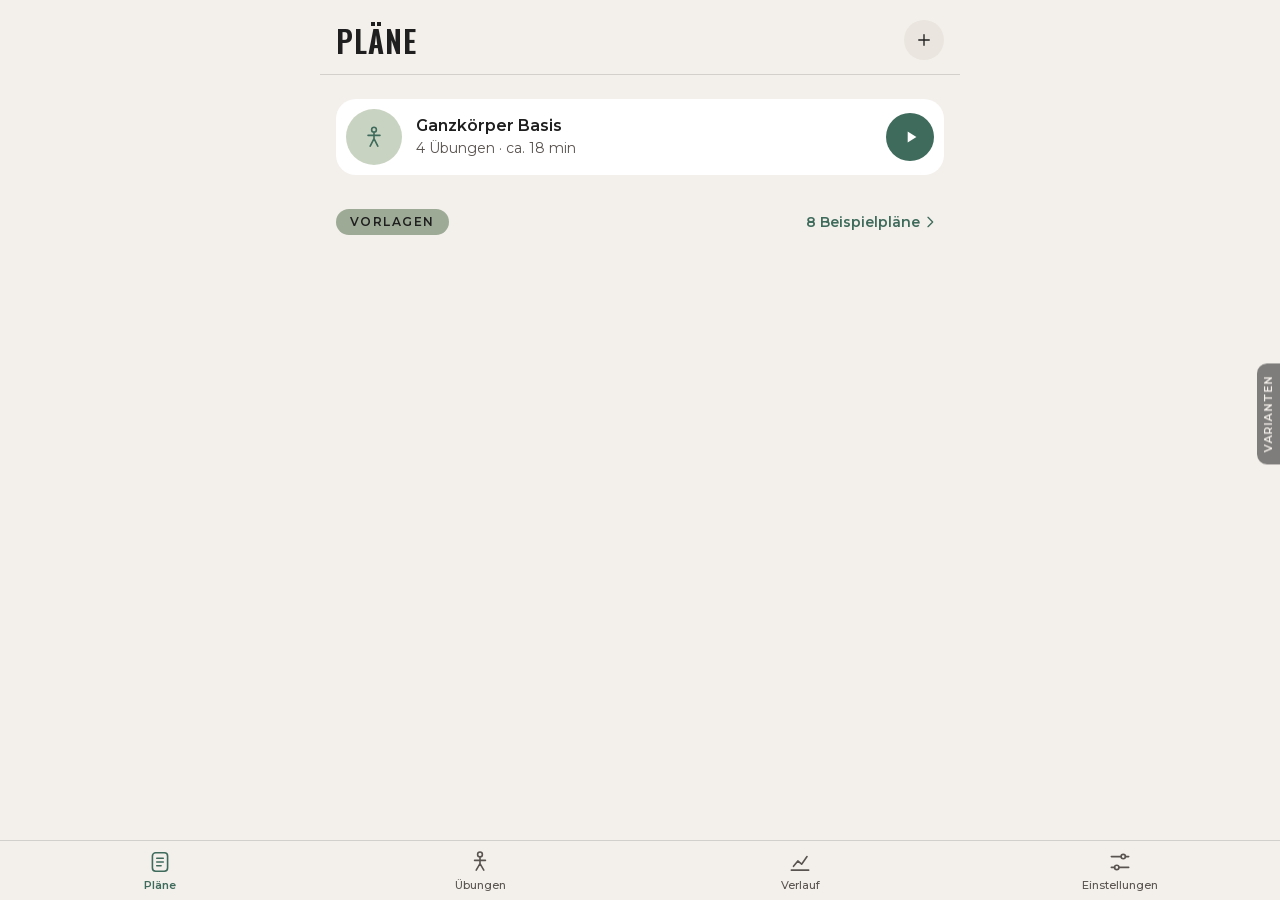
==== commit 81635083: "UX-Review: Logo und Icon neu, Mehrfachauswahl beim Hinzufügen, Tabs getauscht, Training Variante B, " ====
--- a/index.html
+++ b/index.html
@@ -29,12 +29,12 @@
   <main id="main"></main>
 
   <a id="resume" href="#/training" hidden>
-    <span class="pulse"></span><span>Training läuft · <b id="resume-name"></b></span><span class="more">Weiter</span>
+    <span class="pulse"></span><span>Training läuft · <b id="resume-name"></b></span><span class="more">Weiter<svg viewBox="0 0 24 24"><path d="M9 5l7 7-7 7"/></svg></span>
   </a>
 
   <nav class="tabbar">
+    <a href="#/plaene" data-tab="plaene"><svg viewBox="0 0 24 24"><rect x="5" y="3.5" width="14" height="17" rx="3"/><path d="M9 8.5h6M9 12h6M9 15.5h4"/></svg>Pläne</a>
     <a href="#/katalog" data-tab="katalog"><svg viewBox="0 0 24 24"><circle cx="12" cy="5" r="2.2"/><path d="M12 7.5v6M7 10.5h10M12 13.5l-3.5 6M12 13.5l3.5 6"/></svg>Übungen</a>
-    <a href="#/plaene" data-tab="plaene"><svg viewBox="0 0 24 24"><rect x="5" y="3.5" width="14" height="17" rx="3"/><path d="M9 8.5h6M9 12h6M9 15.5h4"/></svg>Pläne</a>
     <a href="#/verlauf" data-tab="verlauf"><svg viewBox="0 0 24 24"><path d="M4 19.5h16M6 16l4-5 3.5 3 5-7"/></svg>Verlauf</a>
     <a href="#/einstellungen" data-tab="einstellungen"><svg viewBox="0 0 24 24"><path d="M4 7h9M17 7h3M4 17h3M11 17h9"/><circle cx="15" cy="7" r="2"/><circle cx="9" cy="17" r="2"/></svg>Einstellungen</a>
   </nav>
--- a/app.css
+++ b/app.css
@@ -63,7 +63,7 @@
 }
 
 /* ── Weitere Designs: gleiche Schriften, Formen und Regeln (DESIGN.md), nur andere Farbfamilien.
-   DEMO(ux-review): Vorschläge Sand, Nebel, Lavendel – Kontraste geprüft (WCAG AA). ── */
+   Sand, Nebel, Lavendel – Kontraste geprüft (WCAG AA). ── */
 :root[data-design="sand"] { --color-bg: #F4EEE6; --color-surface: #FFFFFF; --color-sage: #C2A68C; --color-sage-light: #E8DACB; --color-rose: #C9978A; --color-rose-dark: #B57F72; --color-peach: #F2DDD0; --color-forest: #7A4B32; --color-text: #1F1F1F; --color-text-muted: #5F534B; --color-rose-ink: #8E4F49; --color-fill: #ECE3D8; --color-line: rgba(31, 31, 31, 0.15); --color-overlay: rgba(95, 83, 75, 0.5); --fig-ghost: #E0CFBD; --fig-prop: #B57F72; --fig-equip: #A39686; --color-on-forest: #FFFFFF; --color-on-sage: #1F1F1F; color-scheme: light; }
 :root[data-design="sand"][data-theme="dark"] { --color-bg: #1E1A17; --color-surface: #29241F; --color-sage: #9A8470; --color-sage-light: #463A2F; --color-rose: #D4A19C; --color-rose-dark: #D9A5A0; --color-peach: #4A3632; --color-forest: #E0BFA4; --color-text: #EFE8E0; --color-text-muted: #B8ACA0; --color-rose-ink: #E3B2AC; --color-fill: #332D27; --color-line: rgba(239, 232, 224, 0.14); --color-on-forest: #1E1A17; --color-on-sage: #1E1A17; --fig-ghost: #54473B; --fig-prop: #D4A19C; --fig-equip: #7A6F64; color-scheme: dark; }
 @media (prefers-color-scheme: dark) { :root[data-design="sand"]:not([data-theme="light"]) { --color-bg: #1E1A17; --color-surface: #29241F; --color-sage: #9A8470; --color-sage-light: #463A2F; --color-rose: #D4A19C; --color-rose-dark: #D9A5A0; --color-peach: #4A3632; --color-forest: #E0BFA4; --color-text: #EFE8E0; --color-text-muted: #B8ACA0; --color-rose-ink: #E3B2AC; --color-fill: #332D27; --color-line: rgba(239, 232, 224, 0.14); --color-on-forest: #1E1A17; --color-on-sage: #1E1A17; --fig-ghost: #54473B; --fig-prop: #D4A19C; --fig-equip: #7A6F64; color-scheme: dark; } }
@@ -98,9 +98,9 @@
 }
 .title-input { border: 0; background: none; color: var(--color-text); padding: 0; border-bottom: 1px dashed var(--color-line); border-radius: 0; }
 .title-input:focus { outline: none; border-bottom-color: var(--color-forest); }
-.logo { display: inline-block; width: 34px; height: 34px; flex: none; color: var(--color-forest); }
-.about .logo { width: 44px; height: 44px; margin-bottom: 6px; }
-.logo svg { width: 100%; height: 100%; stroke-width: 1.3; }
+.logo { display: inline-block; width: 46px; height: 40px; flex: none; color: var(--color-sage); }
+.about .logo { width: 150px; height: 131px; margin-bottom: 6px; }
+.logo svg { width: 100%; height: 100%; display: block; }
 .back { display: inline-flex; align-items: center; gap: 2px; margin-left: -6px; padding: 4px 6px 0 0; font-size: 15px; }
 .back svg { width: 20px; height: 20px; stroke-width: 1.8; }
 
@@ -556,12 +556,6 @@
 .sheet .btn.big { margin-top: 6px; }
 
 /* Training K4 */
-.tr-pager { flex: 1; display: flex; align-items: center; justify-content: center; gap: 4px; min-width: 0; }
-.tr-pager .tr-title { flex: 0 1 auto; min-width: 0; padding: 0 4px; }
-.tr-title b { white-space: nowrap; overflow: hidden; text-overflow: ellipsis; }
-.pg { width: 40px; height: 40px; flex: none; border: 0; border-radius: 50%; background: none; color: var(--color-forest); display: grid; place-items: center; padding: 0; cursor: pointer; }
-.pg svg { width: 22px; height: 22px; stroke-width: 2; }
-.pg:disabled { opacity: .25; }
 .tr-mainrow { display: grid; grid-template-columns: 56px 1fr 56px; gap: 10px; margin-top: 16px; }
 .tr-mainrow.wide .tr-main { grid-column: span 2; }
 .tr-mainrow .tr-main { margin-top: 0; }
@@ -569,8 +563,6 @@
 .icon-btn.side svg { width: 22px; height: 22px; }
 .icon-btn.danger { color: var(--color-rose-ink); }
 .tr-main svg + * , .tr-main > svg:last-child { margin: 0; }
-.tr-nav.single { justify-content: center; }
-.tr-nav.single .btn { flex: none; }
 
 /* Verlauf K6 */
 .sumrow { display: grid; grid-template-columns: 1fr 1fr; gap: 10px; }
@@ -584,13 +576,7 @@
 .delta { min-width: 48px; text-align: right; font: 600 14px var(--font-body); color: var(--color-text); font-variant-numeric: tabular-nums; }
 
 /* Einstellungen K5 */
-.design-opt { position: relative; }
-.prop-tag { position: absolute; top: 12px; right: 12px; font: 600 10px/1 var(--font-body); letter-spacing: .08em; text-transform: uppercase; padding: 4px 7px; border-radius: 999px; background: var(--color-peach); color: var(--color-text); }
 .about .link { font-size: 14px; }
-
-/* K7 Abschnitt – DEMO(ux-review): Varianten B (Dachzeile) und C (Serif) */
-:root[data-sec="over"] .pill-label { background: none; padding: 0; border-radius: 0; color: var(--color-forest); font: 600 13px/1.3 var(--font-body); letter-spacing: .14em; margin: 32px 0 10px 4px; }
-:root[data-sec="serif"] .pill-label { background: none; padding: 0; border-radius: 0; color: var(--color-text); font: 400 24px/1.2 var(--font-serif); letter-spacing: 0; text-transform: none; margin: 30px 0 8px 2px; }
 
 /* DEMO(ux-review): Varianten-Schalter */
 .demo-btn { position: fixed; z-index: 25; right: 0; top: 46%; transform: translateY(-50%) rotate(180deg); writing-mode: vertical-rl; border: 0; border-radius: 0 10px 10px 0; padding: 12px 6px; background: var(--color-text); color: var(--color-bg); font: 600 11px/1 var(--font-body); letter-spacing: .1em; text-transform: uppercase; opacity: .55; cursor: pointer; }
@@ -600,3 +586,14 @@
 .demo-opts { display: flex; flex-wrap: wrap; gap: 6px; }
 .demo-opts button { border: 1px solid var(--color-line); background: var(--color-surface); color: var(--color-text); border-radius: 999px; padding: 8px 14px; font: 500 14px var(--font-body); cursor: pointer; }
 .demo-opts button.on { background: var(--color-forest); border-color: var(--color-forest); color: var(--color-on-forest); font-weight: 600; }
+
+/* Mehrfachauswahl beim Hinzufügen */
+.lrow.sel { box-shadow: inset 0 0 0 2px var(--color-forest); }
+.pick-ck { width: 28px; height: 28px; border-radius: 50%; border: 1.5px solid var(--color-line); display: grid; place-items: center; color: var(--color-on-forest); }
+.pick-ck svg { width: 16px; height: 16px; stroke-width: 2.4; }
+.lrow.sel .pick-ck { background: var(--color-forest); border-color: var(--color-forest); }
+.actionbar.pick { grid-template-columns: auto 1fr; }
+.demo-icons { display: grid; grid-template-columns: repeat(4, 1fr); gap: 10px; }
+.demo-icons figure { margin: 0; text-align: center; }
+.demo-icons img { width: 100%; aspect-ratio: 1; border-radius: 22%; display: block; box-shadow: var(--shadow-soft); }
+.demo-icons figcaption { font-size: 11px; color: var(--color-text-muted); margin-top: 4px; line-height: 1.3; }
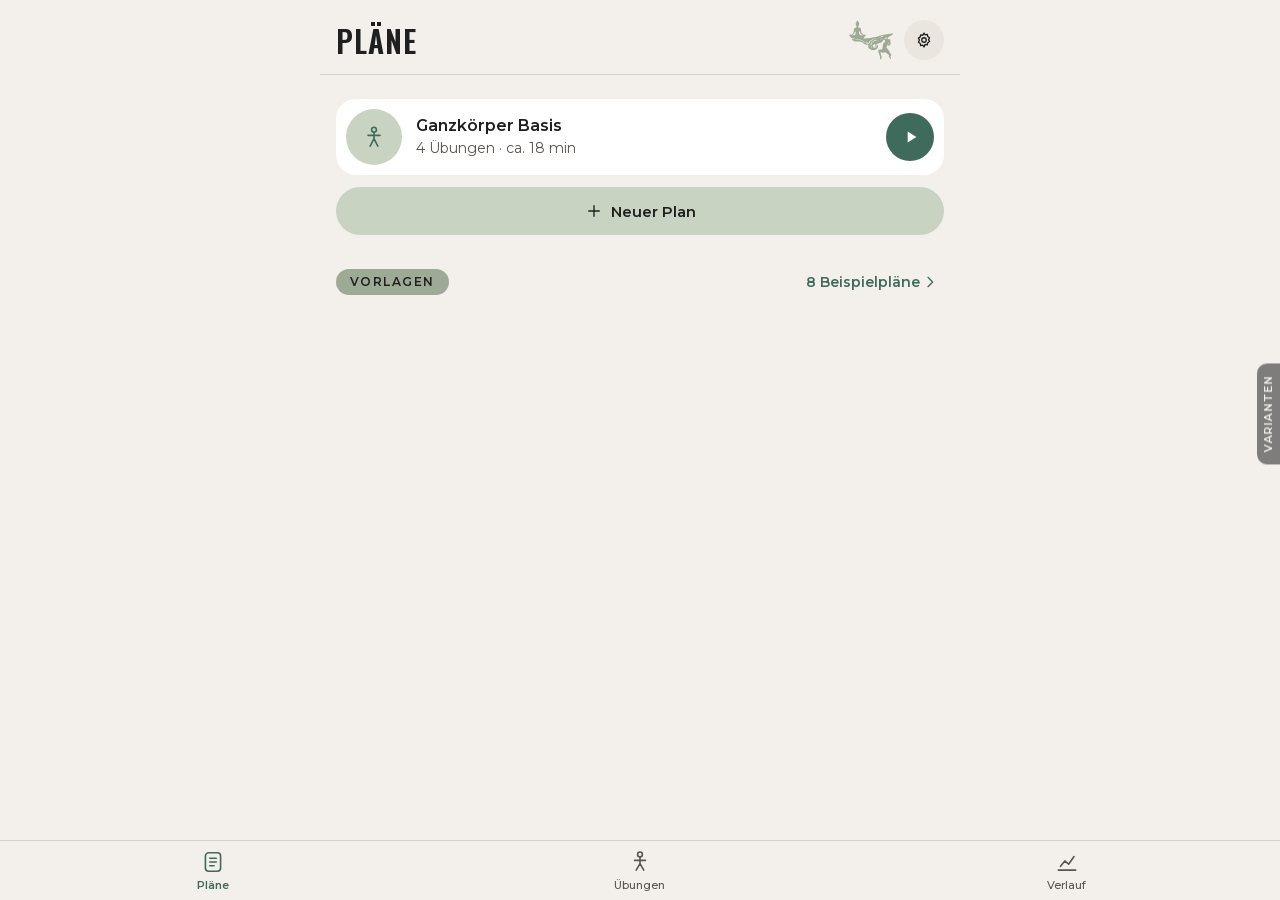
==== commit b7fdf4ef: "UX-Review: Einstellungen als Zahnrad oben rechts, Plan-Editor Variante C mit automatischem Verwerfen" ====
--- a/index.html
+++ b/index.html
@@ -36,7 +36,6 @@
     <a href="#/plaene" data-tab="plaene"><svg viewBox="0 0 24 24"><rect x="5" y="3.5" width="14" height="17" rx="3"/><path d="M9 8.5h6M9 12h6M9 15.5h4"/></svg>Pläne</a>
     <a href="#/katalog" data-tab="katalog"><svg viewBox="0 0 24 24"><circle cx="12" cy="5" r="2.2"/><path d="M12 7.5v6M7 10.5h10M12 13.5l-3.5 6M12 13.5l3.5 6"/></svg>Übungen</a>
     <a href="#/verlauf" data-tab="verlauf"><svg viewBox="0 0 24 24"><path d="M4 19.5h16M6 16l4-5 3.5 3 5-7"/></svg>Verlauf</a>
-    <a href="#/einstellungen" data-tab="einstellungen"><svg viewBox="0 0 24 24"><path d="M4 7h9M17 7h3M4 17h3M11 17h9"/><circle cx="15" cy="7" r="2"/><circle cx="9" cy="17" r="2"/></svg>Einstellungen</a>
   </nav>
 
   <div id="toast" role="status"></div>
--- a/app.css
+++ b/app.css
@@ -348,7 +348,7 @@
 /* ── Tabbar & Banner ─────────────────────────── */
 .tabbar {
   position: fixed; left: 0; right: 0; bottom: 0; z-index: 20;
-  display: grid; grid-template-columns: repeat(4, 1fr);
+  display: grid; grid-template-columns: repeat(3, 1fr);
   height: calc(var(--tabbar-h) + env(safe-area-inset-bottom)); padding-bottom: env(safe-area-inset-bottom);
   background: color-mix(in srgb, var(--color-bg) 90%, transparent); backdrop-filter: blur(16px); -webkit-backdrop-filter: blur(16px);
   border-top: 1px solid var(--color-line);
@@ -535,8 +535,6 @@
   background: color-mix(in srgb, var(--color-bg) 92%, transparent); backdrop-filter: blur(16px); -webkit-backdrop-filter: blur(16px); }
 .actionbar .btn { min-height: 52px; }
 .actionbar.two { grid-template-columns: 1fr 1.6fr; }
-.actionbar.three { grid-template-columns: auto 1fr 1.4fr; }
-.actionbar.three .btn { padding: 0 12px; }
 body:has(.actionbar) main { padding-bottom: 76px; }
 body:has(.actionbar) #resume { bottom: calc(var(--tabbar-h) + env(safe-area-inset-bottom) + 84px); }
 .prow-txt small .tag-l { margin-right: 6px; font-size: 11px; padding: 3px 6px; }
@@ -593,7 +591,9 @@
 .pick-ck svg { width: 16px; height: 16px; stroke-width: 2.4; }
 .lrow.sel .pick-ck { background: var(--color-forest); border-color: var(--color-forest); }
 .actionbar.pick { grid-template-columns: auto 1fr; }
-.demo-icons { display: grid; grid-template-columns: repeat(4, 1fr); gap: 10px; }
+.demo-icons { display: grid; grid-template-columns: repeat(3, 1fr); gap: 10px; }
 .demo-icons figure { margin: 0; text-align: center; }
 .demo-icons img { width: 100%; aspect-ratio: 1; border-radius: 22%; display: block; box-shadow: var(--shadow-soft); }
 .demo-icons figcaption { font-size: 11px; color: var(--color-text-muted); margin-top: 4px; line-height: 1.3; }
+.head-r { flex: none; display: flex; align-items: center; gap: 10px; }
+.btn.new-plan { width: 100%; margin-top: 12px; }
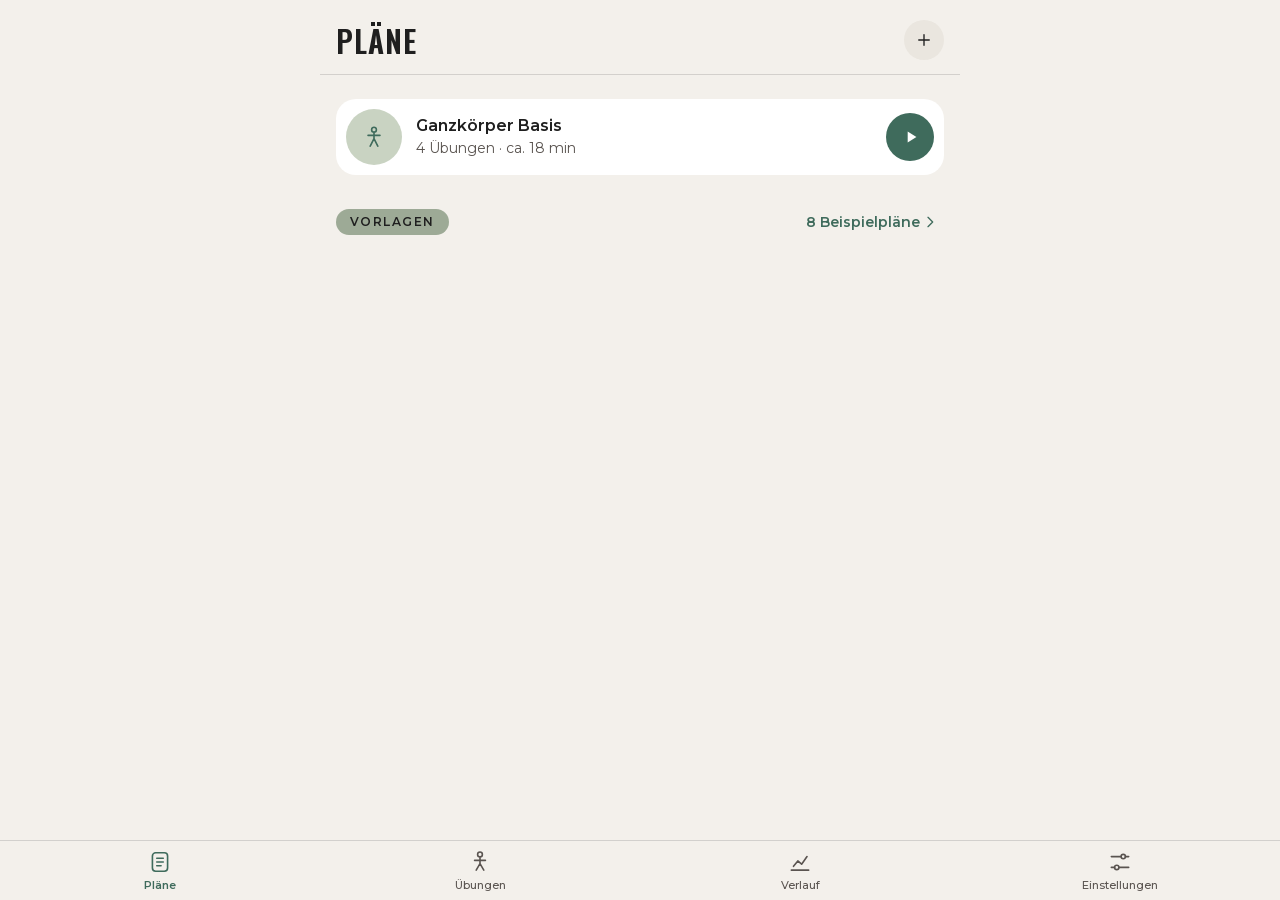
==== commit b5d73960: "UX-Review abgeschlossen: Einstellungen wieder als Tab, Demo-Verlauf und Varianten entfernt, CSS aufg" ====
--- a/index.html
+++ b/index.html
@@ -36,6 +36,7 @@
     <a href="#/plaene" data-tab="plaene"><svg viewBox="0 0 24 24"><rect x="5" y="3.5" width="14" height="17" rx="3"/><path d="M9 8.5h6M9 12h6M9 15.5h4"/></svg>Pläne</a>
     <a href="#/katalog" data-tab="katalog"><svg viewBox="0 0 24 24"><circle cx="12" cy="5" r="2.2"/><path d="M12 7.5v6M7 10.5h10M12 13.5l-3.5 6M12 13.5l3.5 6"/></svg>Übungen</a>
     <a href="#/verlauf" data-tab="verlauf"><svg viewBox="0 0 24 24"><path d="M4 19.5h16M6 16l4-5 3.5 3 5-7"/></svg>Verlauf</a>
+    <a href="#/einstellungen" data-tab="einstellungen"><svg viewBox="0 0 24 24"><path d="M4 7h9M17 7h3M4 17h3M11 17h9"/><circle cx="15" cy="7" r="2"/><circle cx="9" cy="17" r="2"/></svg>Einstellungen</a>
   </nav>
 
   <div id="toast" role="status"></div>
--- a/app.css
+++ b/app.css
@@ -136,14 +136,11 @@
 .icon-btn { width: 40px; height: 40px; display: grid; place-items: center; border: 0; background: var(--color-fill); color: var(--color-text); border-radius: 50%; padding: 0; cursor: pointer; }
 .icon-btn svg { width: 18px; height: 18px; stroke-width: 1.8; }
 .icon-btn:disabled { opacity: .3; }
-.stack { display: grid; gap: 12px; }
 .row { display: grid; grid-template-columns: 1fr 1fr; gap: 12px; margin-top: 16px; }
 
 /* ── Suche & Filter-Pills ────────────────────── */
 .search { width: 100%; font: 16px var(--font-body); padding: 13px 20px; border-radius: 999px; border: 1px solid var(--color-line); background: var(--color-surface); color: var(--color-text); }
 .search::placeholder { color: var(--color-text-muted); }
-.filter-label { display: flex; justify-content: space-between; align-items: center; margin: 24px 0 8px; }
-.filter-label .overline { margin: 0; }
 .chips { display: flex; flex-wrap: wrap; gap: 8px; margin-bottom: 8px; }
 .chip { border: 1px solid var(--color-line); background: var(--color-surface); color: var(--color-text); border-radius: 999px; padding: 8px 16px; font: 500 14px var(--font-body); cursor: pointer; }
 .chip.on { background: var(--color-sage-light); border-color: var(--color-sage-light); font-weight: 600; }
@@ -181,12 +178,6 @@
 .ic-circle.sm { width: 44px; height: 44px; }
 
 /* ── Übungsliste ─────────────────────────────── */
-.ilist { display: grid; grid-template-columns: minmax(0, 1fr); gap: 8px; margin-top: 8px; }
-.ilist-item { display: flex; align-items: center; gap: 16px; padding: 12px 16px 12px 12px; background: var(--color-surface); border-radius: var(--r-card); color: var(--color-text); font-weight: 400; }
-.ilist-item:active { transform: scale(.99); }
-.ilist-text { flex: 1; min-width: 0; }
-.ilist-text b { font-weight: 600; display: block; line-height: 1.3; }
-.ilist-text small { white-space: nowrap; overflow: hidden; text-overflow: ellipsis; }
 .badge { display: inline-block; margin-top: 6px; font: 600 11px/1 var(--font-body); letter-spacing: .06em; text-transform: uppercase; padding: 5px 9px; border-radius: 999px; background: var(--color-fill); color: var(--color-text-muted); }
 .chev { color: var(--color-text-muted); flex: none; }
 .chev svg { width: 18px; height: 18px; }
@@ -209,12 +200,6 @@
 .row-link .more { color: var(--color-forest); font-weight: 600; white-space: nowrap; }
 
 /* ── Pläne ───────────────────────────────────── */
-.plan { background: var(--color-surface); border-radius: var(--r-card); padding: 20px; }
-.plan-main { display: block; color: var(--color-text); margin-bottom: 16px; font-weight: 400; }
-.plan-main b { font: 600 22px/1.2 var(--font-display); text-transform: var(--display-case); letter-spacing: var(--display-track); display: block; margin-bottom: 4px; }
-.plan-actions { display: flex; gap: 8px; flex-wrap: wrap; }
-.plan-actions .btn { min-height: 42px; padding: 0 16px; }
-.plan-actions .btn.primary { flex: 1; }
 
 /* ── Plan-Editor: eine Zeile für Übung, Pause, Superset-Mitglied ── */
 .plist { display: grid; grid-template-columns: minmax(0, 1fr); gap: 8px; margin-top: 8px; }
@@ -291,16 +276,8 @@
 
 .ring-bg { stroke: var(--color-fill); stroke-width: 6; }
 .ring { stroke: var(--color-forest); stroke-width: 6; transition: stroke-dashoffset .2s linear; }
-.next b { color: var(--color-text); font-weight: 600; }
-.tr-nav { display: flex; justify-content: space-between; gap: 12px; margin-top: 24px; }
-.tr-nav .btn { flex: 1; }
 
 /* Abschluss / QuoteCard */
-.list { list-style: none; padding: 0; margin: 16px 0; text-align: left; background: var(--color-surface); border-radius: var(--r-card); }
-.list li { padding: 14px 18px; border-top: 1px solid var(--color-line); }
-.list li:first-child { border-top: 0; }
-.list li a { display: flex; gap: 14px; align-items: center; color: var(--color-text); font-weight: 400; }
-.list b { font-weight: 600; }
 
 .sheet-bg { position: fixed; inset: 0; background: var(--color-overlay); z-index: 30; }
 .sheet { position: fixed; left: 0; right: 0; bottom: 0; z-index: 31; background: var(--color-surface); border-radius: var(--r-box) var(--r-box) 0 0; padding: 24px 16px calc(20px + env(safe-area-inset-bottom)); display: grid; gap: 10px; max-width: 640px; margin: 0 auto; text-align: center; }
@@ -318,16 +295,6 @@
 .empty .btn { margin-top: 16px; }
 
 /* ── Verlauf ─────────────────────────────────── */
-.list-links { background: var(--color-surface); border-radius: var(--r-card); overflow: hidden; }
-.list-links a { display: flex; justify-content: space-between; align-items: center; gap: 12px; padding: 14px 18px; color: var(--color-text); font-weight: 500; border-top: 1px solid var(--color-line); }
-.list-links a:first-child { border-top: 0; }
-.list-links small { text-align: right; flex: none; font-size: 13px; }
-.setting { background: var(--color-surface); border-radius: var(--r-card); padding: 14px 18px; }
-.setting > span { font-weight: 500; }
-.setting .seg { margin: 10px 0 0; --n: 3; }
-.toggle { display: flex; justify-content: space-between; align-items: center; }
-.toggle input { flex: none; width: 22px; height: 22px; accent-color: var(--color-forest); }
-label.btn { cursor: pointer; }
 
 .chart { position: relative; background: var(--color-surface); border-radius: var(--r-card); margin-bottom: 16px; touch-action: pan-y; padding-top: 4px; }
 .chart svg { display: block; }
@@ -340,15 +307,11 @@
 .chart .hit { fill: transparent; stroke: none; }
 .tip { position: absolute; pointer-events: none; background: var(--color-text); color: var(--color-bg); border-radius: 12px; padding: 8px 12px; font-size: 13px; max-width: 230px; box-shadow: var(--shadow-soft); }
 .tip small { color: inherit; opacity: .8; font-size: 12px; }
-.tbl { width: 100%; border-collapse: collapse; font-size: 14px; background: var(--color-surface); border-radius: var(--r-card); overflow: hidden; }
-.tbl th, .tbl td { text-align: left; padding: 10px 12px; border-top: 1px solid var(--color-line); vertical-align: top; }
-.tbl th { color: var(--color-text-muted); font-weight: 600; font-size: 12px; text-transform: uppercase; letter-spacing: .06em; border-top: 0; }
-.tbl td:nth-child(2) { font: 600 18px/1.2 var(--font-display); white-space: nowrap; }
 
 /* ── Tabbar & Banner ─────────────────────────── */
 .tabbar {
   position: fixed; left: 0; right: 0; bottom: 0; z-index: 20;
-  display: grid; grid-template-columns: repeat(3, 1fr);
+  display: grid; grid-template-columns: repeat(4, 1fr);
   height: calc(var(--tabbar-h) + env(safe-area-inset-bottom)); padding-bottom: env(safe-area-inset-bottom);
   background: color-mix(in srgb, var(--color-bg) 90%, transparent); backdrop-filter: blur(16px); -webkit-backdrop-filter: blur(16px);
   border-top: 1px solid var(--color-line);
@@ -400,8 +363,6 @@
 .next-txt .next-over { font: 600 11px/1.3 var(--font-body); letter-spacing: .12em; text-transform: uppercase; color: var(--color-forest); }
 
 /* ── Zeiten (Autopilot) ──────────────────────── */
-.setting.toggle > span small { display: block; font-size: 13px; font-weight: 400; margin-top: 2px; }
-.setting.toggle { gap: 12px; }
 .tempo-row { display: flex; align-items: center; gap: 12px; background: var(--color-surface); border-radius: var(--r-card); padding: 8px 8px 8px 10px; }
 .tempo-row .stepper { flex: none; gap: 2px; }
 .tempo-row .stepper button { width: 38px; height: 38px; }
@@ -412,9 +373,6 @@
 
 /* ── Entwurf ─────────────────────────────────── */
 .dirty { color: var(--color-rose-ink); font-weight: 600; }
-.badge.draft { background: var(--color-peach); color: var(--color-text); }
-.save-row { margin-top: 24px; }
-.save-row + .btn.big { margin-top: 12px; }
 
 /* ── Trainingsseiten: ein Gerüst, feste Höhen je Platz (Konzept A) ── */
 .tr-screen { text-align: center; }
@@ -434,7 +392,6 @@
 .tr-screen .next-card { height: 72px; margin-top: 12px; }
 .next-card.quote { justify-content: center; text-align: center; font: 400 18px/1.3 var(--font-serif); padding: 8px 20px; }
 .tr-screen .tr-nav { margin-top: 12px; }
-.tr-nav .danger-text { color: var(--color-rose-ink); }
 .empty .leaf { color: var(--color-rose); width: 72px; height: 72px; margin: 8px auto 0; display: block; }
 .empty .leaf svg { width: 100%; height: 100%; stroke-width: 1.2; }
 .tr-screen .t-val { min-width: 76px; text-align: center; font: 600 32px/1 var(--font-display); font-variant-numeric: tabular-nums; }
@@ -454,23 +411,11 @@
 .plan-ic.rose { color: var(--color-rose-ink); }
 .ic-circle.xs { width: 28px; height: 28px; }
 .ic-circle.xs > svg { width: 16px; height: 16px; }
-.plan-main { display: flex; align-items: center; gap: 14px; }
-.plan-txt { flex: 1; min-width: 0; }
 .plan-sub { display: flex; align-items: center; gap: 10px; }
-.list-links a.with-ic { justify-content: flex-start; }
-.list-links a.with-ic > span { flex: 1; min-width: 0; }
 .sheet-row .ic-circle { flex: none; }
 .sheet-row > span { flex: 1; min-width: 0; }
 
 /* ── Vorlagen ────────────────────────────────── */
-.tpl-toggle { display: flex; align-items: center; justify-content: space-between; width: 100%; border: 0; background: none; padding: 0; margin-top: 8px; cursor: pointer; font: inherit; color: inherit; }
-.tpl-toggle .more { color: var(--color-forest); font-weight: 600; font-size: 14px; }
-.plan.tpl { background: transparent; border: 1px solid var(--color-line); }
-.plan.tpl .plan-main { margin-bottom: 8px; }
-.tpl-equip { margin-top: 2px; }
-.tpl-note { margin: 0 0 14px; font-size: 14px; color: var(--color-text-muted); }
-.tpl-taken { display: inline-flex; align-items: center; gap: 6px; font-size: 13px; color: var(--color-text-muted); }
-.tpl-taken svg { width: 16px; height: 16px; color: var(--color-forest); stroke-width: 2; }
 
 /* ── Baukasten (UX-Review) ───────────────────── */
 /* Listenzeile: Kreis-Icon · Titel · eine Unterzeile · rechts ein Element */
@@ -576,24 +521,9 @@
 /* Einstellungen K5 */
 .about .link { font-size: 14px; }
 
-/* DEMO(ux-review): Varianten-Schalter */
-.demo-btn { position: fixed; z-index: 25; right: 0; top: 46%; transform: translateY(-50%) rotate(180deg); writing-mode: vertical-rl; border: 0; border-radius: 0 10px 10px 0; padding: 12px 6px; background: var(--color-text); color: var(--color-bg); font: 600 11px/1 var(--font-body); letter-spacing: .1em; text-transform: uppercase; opacity: .55; cursor: pointer; }
-.demo-sheet { text-align: left; max-height: 88vh; overflow: auto; z-index: 61; }
-#demo-layer .sheet-bg { z-index: 60; }
-.demo-l { margin: 8px 0 0; font: 600 12px/1.3 var(--font-body); letter-spacing: .1em; text-transform: uppercase; color: var(--color-text-muted); }
-.demo-opts { display: flex; flex-wrap: wrap; gap: 6px; }
-.demo-opts button { border: 1px solid var(--color-line); background: var(--color-surface); color: var(--color-text); border-radius: 999px; padding: 8px 14px; font: 500 14px var(--font-body); cursor: pointer; }
-.demo-opts button.on { background: var(--color-forest); border-color: var(--color-forest); color: var(--color-on-forest); font-weight: 600; }
-
 /* Mehrfachauswahl beim Hinzufügen */
 .lrow.sel { box-shadow: inset 0 0 0 2px var(--color-forest); }
 .pick-ck { width: 28px; height: 28px; border-radius: 50%; border: 1.5px solid var(--color-line); display: grid; place-items: center; color: var(--color-on-forest); }
 .pick-ck svg { width: 16px; height: 16px; stroke-width: 2.4; }
 .lrow.sel .pick-ck { background: var(--color-forest); border-color: var(--color-forest); }
 .actionbar.pick { grid-template-columns: auto 1fr; }
-.demo-icons { display: grid; grid-template-columns: repeat(3, 1fr); gap: 10px; }
-.demo-icons figure { margin: 0; text-align: center; }
-.demo-icons img { width: 100%; aspect-ratio: 1; border-radius: 22%; display: block; box-shadow: var(--shadow-soft); }
-.demo-icons figcaption { font-size: 11px; color: var(--color-text-muted); margin-top: 4px; line-height: 1.3; }
-.head-r { flex: none; display: flex; align-items: center; gap: 10px; }
-.btn.new-plan { width: 100%; margin-top: 12px; }
